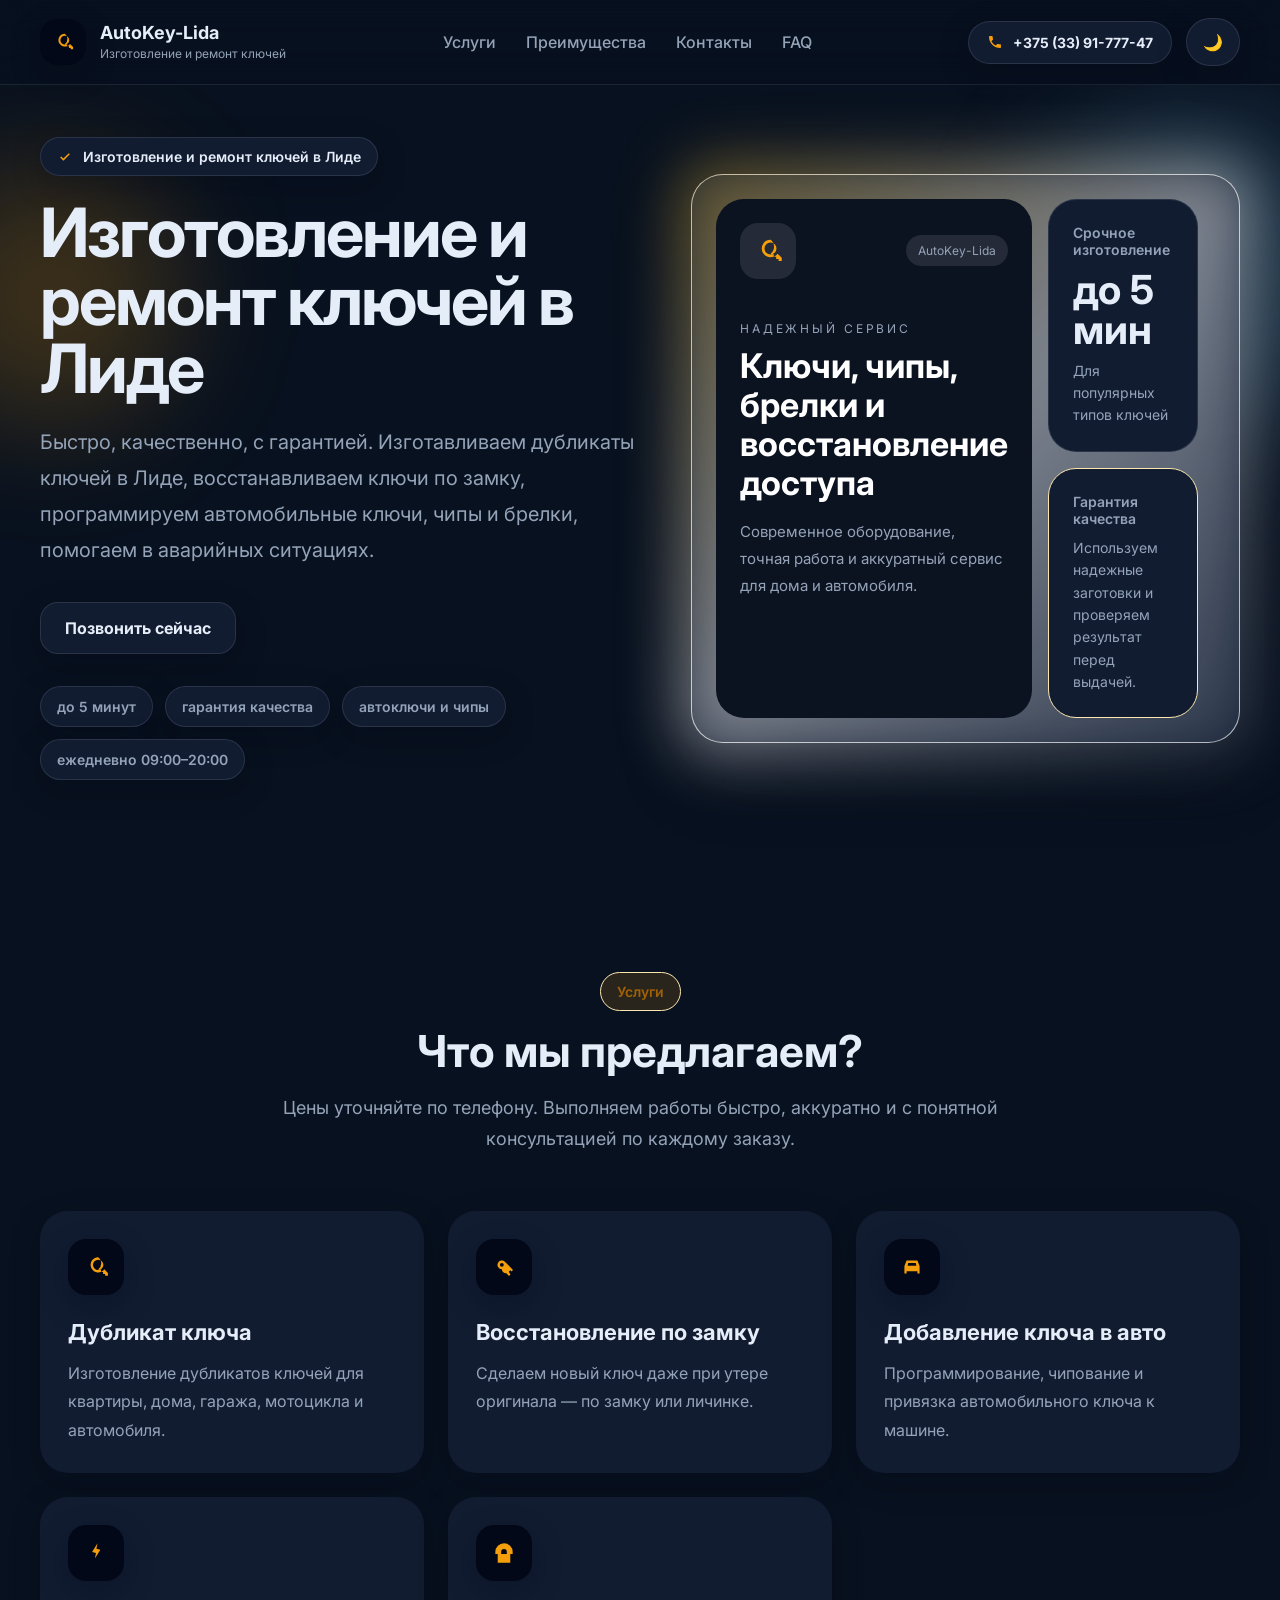
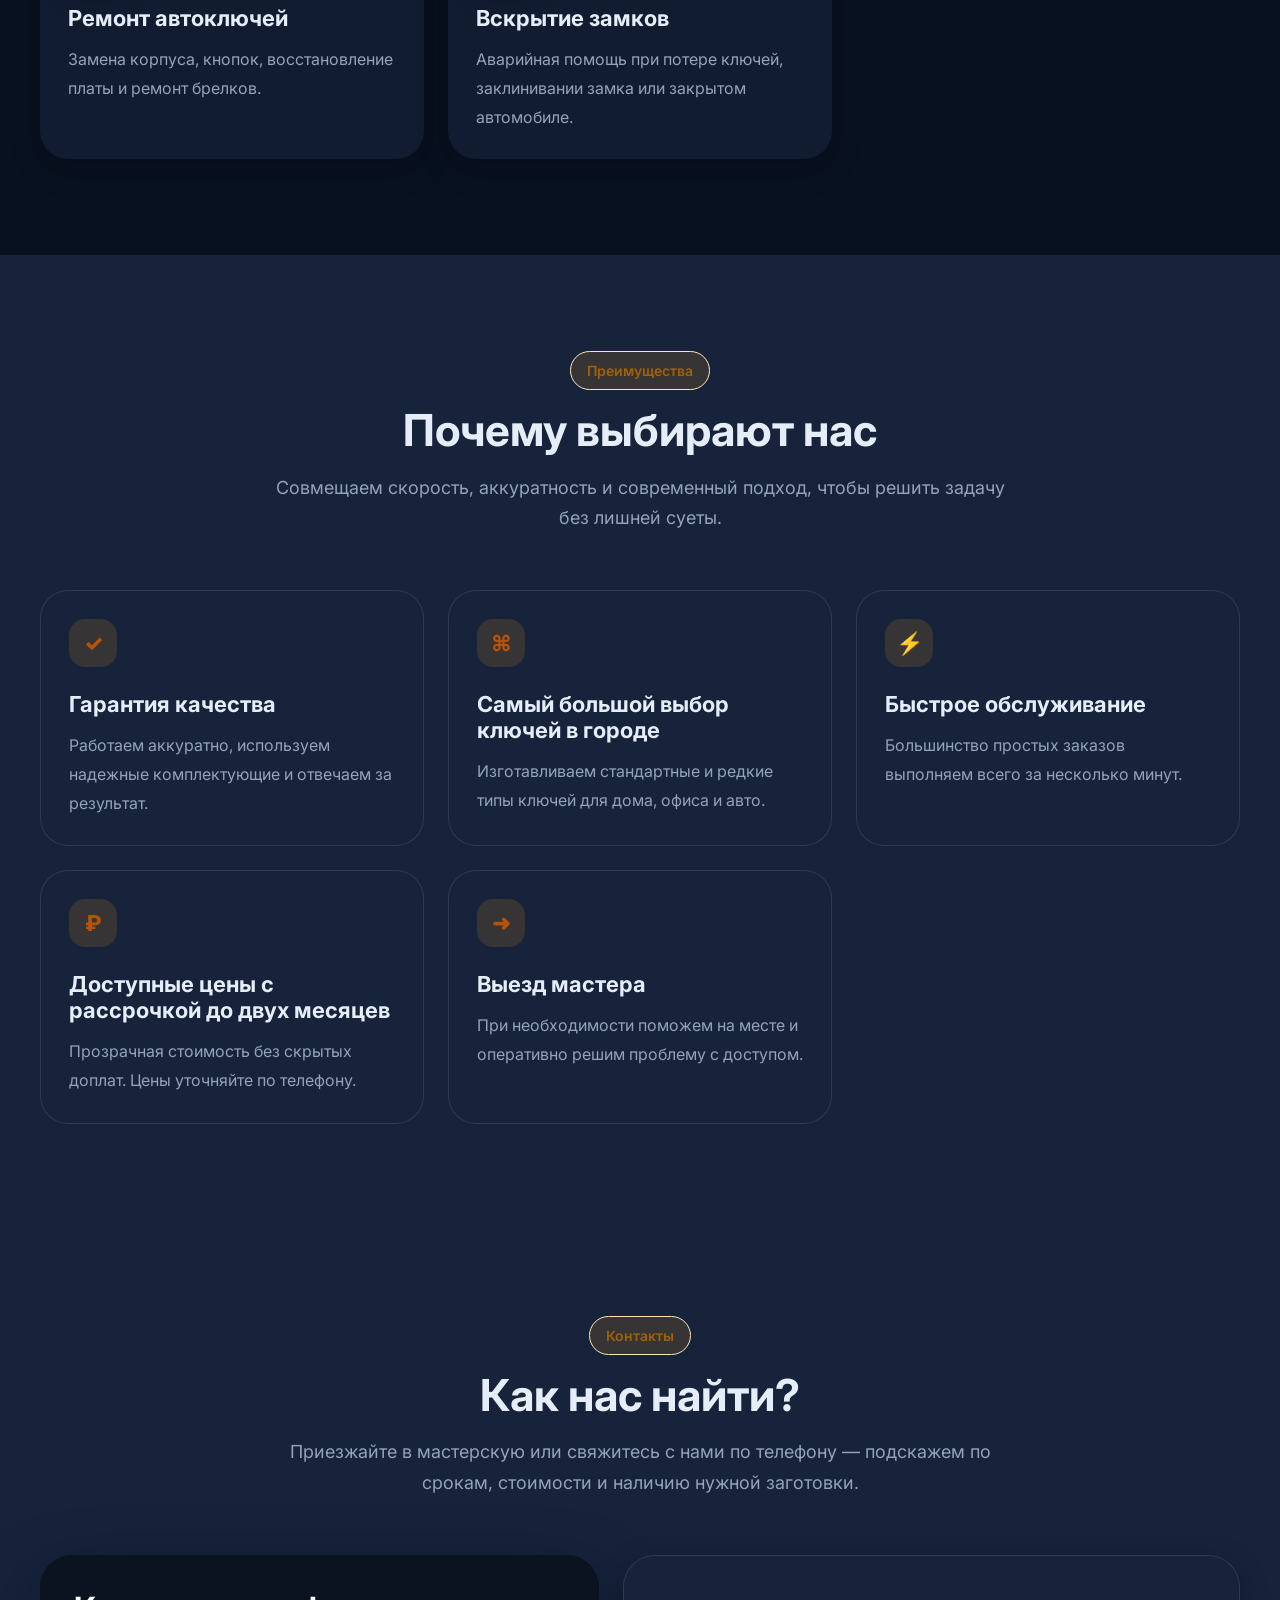
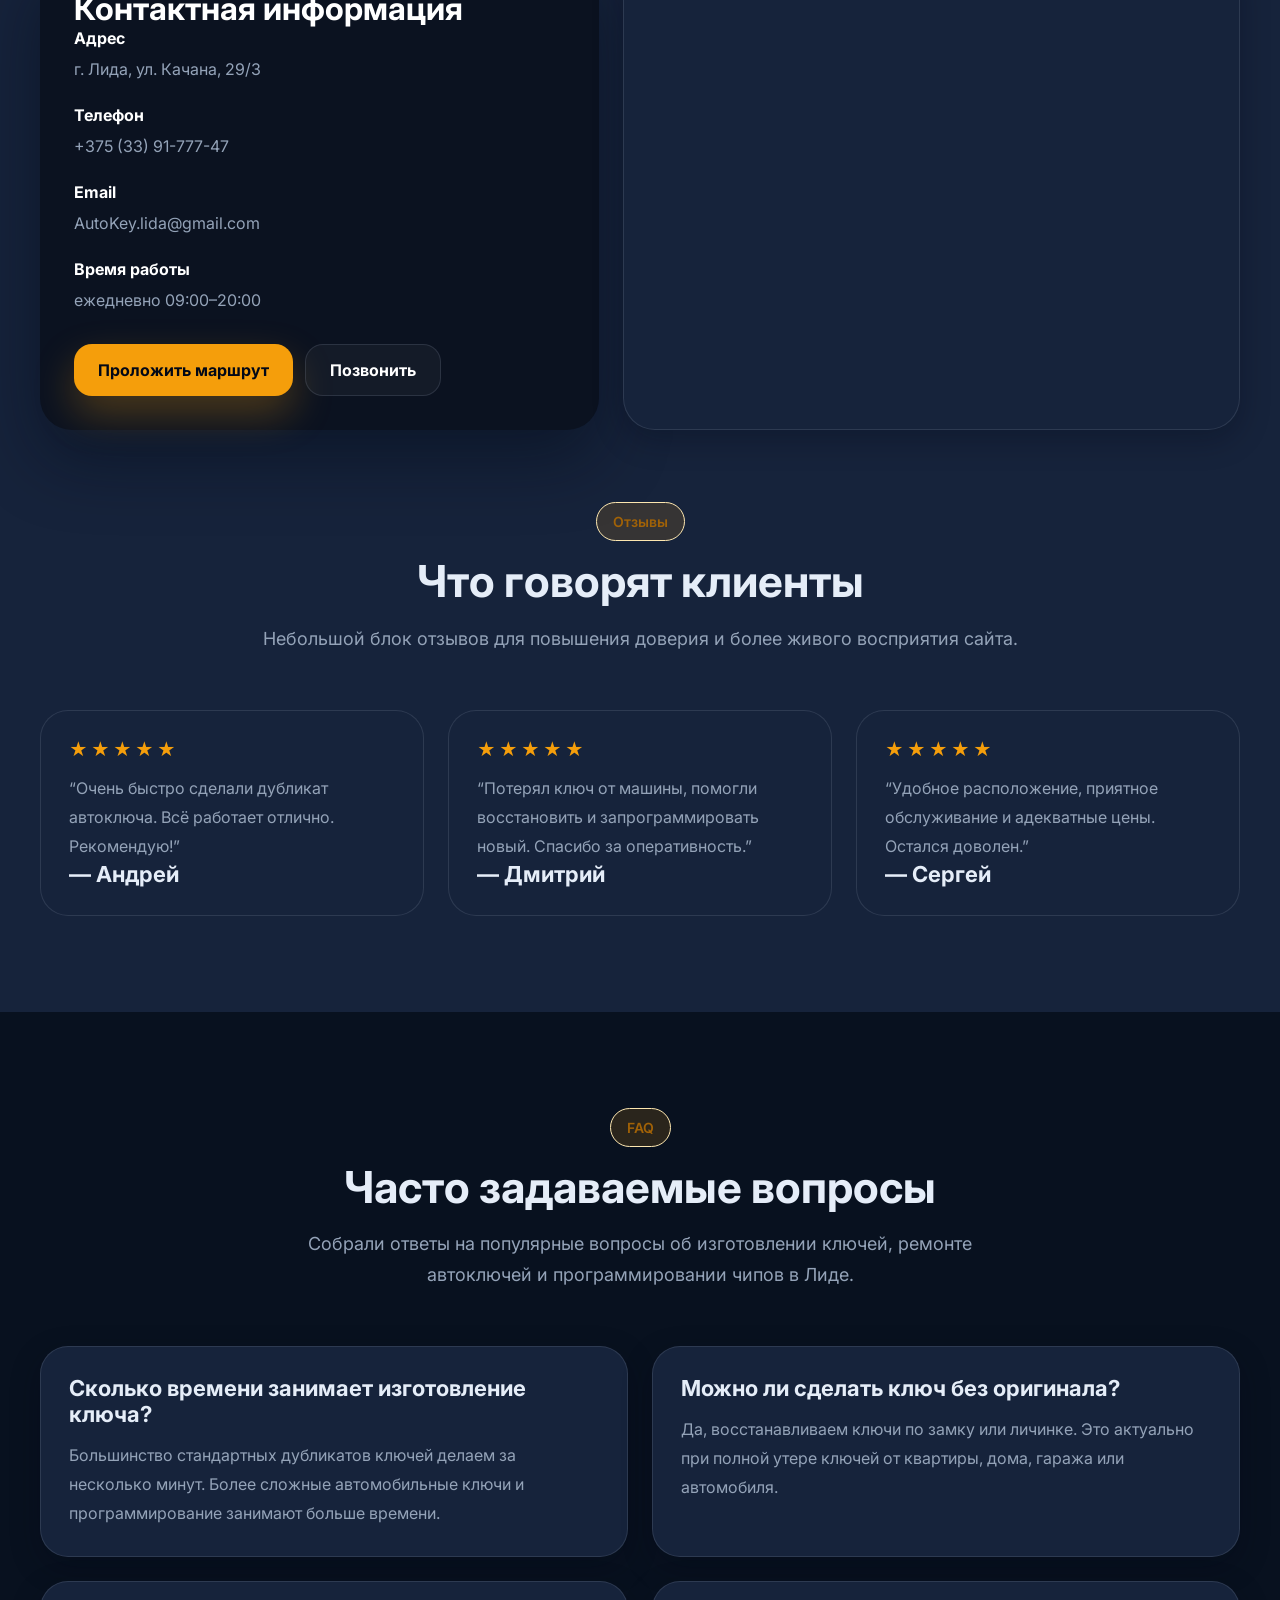
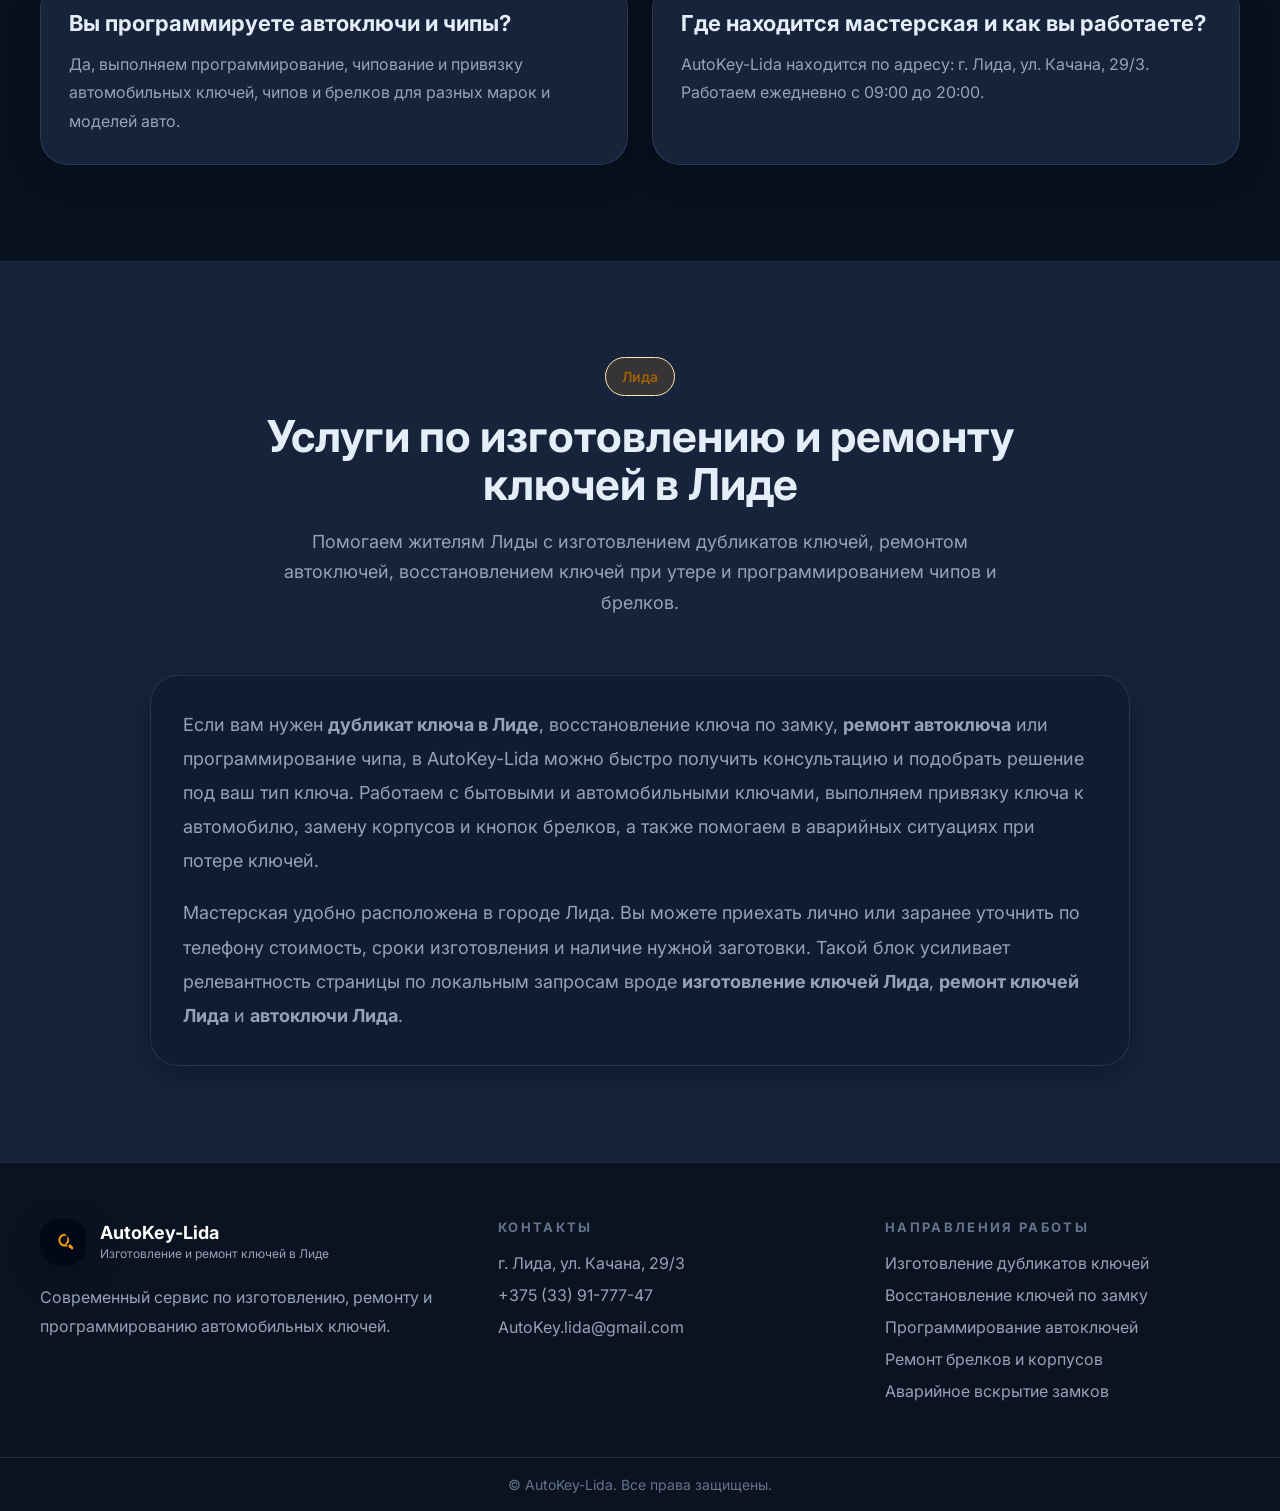
==== index.html @ 9ccde66e "add ceo faq" ====
<!DOCTYPE html>
<html lang="ru">
<head>
  <meta charset="UTF-8" />
  <meta name="viewport" content="width=device-width, initial-scale=1.0" />
  <title>Изготовление и ремонт ключей в Лиде | Автоключи, чипы, брелки — AutoKey-Lida</title>
  <meta
    name="description"
    content="AutoKey-Lida — изготовление и ремонт ключей в Лиде. Дубликаты ключей, восстановление по замку, программирование автоключей, чипов, ремонт брелков и аварийное вскрытие замков. Ежедневно с 09:00 до 20:00."
  />
  <meta name="robots" content="index, follow, max-image-preview:large" />
  <meta name="theme-color" content="#08111f" />
  <meta property="og:locale" content="ru_RU" />
  <meta property="og:type" content="website" />
  <meta property="og:title" content="Изготовление и ремонт ключей в Лиде | AutoKey-Lida" />
  <meta property="og:description" content="Дубликаты ключей, восстановление по замку, программирование автоключей, чипов и ремонт брелков в Лиде. Работаем ежедневно с 09:00 до 20:00." />
  <meta property="og:site_name" content="AutoKey-Lida" />
  <meta name="twitter:card" content="summary_large_image" />
  <meta name="twitter:title" content="Изготовление и ремонт ключей в Лиде | AutoKey-Lida" />
  <meta name="twitter:description" content="Изготовление дубликатов ключей, программирование автоключей, ремонт брелков и аварийное вскрытие замков в Лиде." />
  <link rel="canonical" href="https://autokey-lida.by/" />
  <link rel="preconnect" href="https://fonts.googleapis.com" />
  <link rel="preconnect" href="https://fonts.gstatic.com" crossorigin />
  <link
    href="https://fonts.googleapis.com/css2?family=Inter:wght@400;500;600;700;800;900&display=swap"
    rel="stylesheet"
  />
  <link rel="stylesheet" href="styles.css" />
  <script type="application/ld+json">
    {
      "@context": "https://schema.org",
      "@graph": [
        {
          "@type": "AutoLocksmith",
          "@id": "https://autokey-lida.by/#business",
          "name": "AutoKey-Lida",
          "url": "https://autokey-lida.by/",
          "telephone": "+375339177747",
          "email": "AutoKey.lida@gmail.com",
          "address": {
            "@type": "PostalAddress",
            "addressLocality": "Лида",
            "streetAddress": "ул. Качана, 29/3",
            "addressCountry": "BY"
          },
          "openingHoursSpecification": [
            {
              "@type": "OpeningHoursSpecification",
              "dayOfWeek": [
                "Monday",
                "Tuesday",
                "Wednesday",
                "Thursday",
                "Friday",
                "Saturday",
                "Sunday"
              ],
              "opens": "09:00",
              "closes": "20:00"
            }
          ],
          "priceRange": "$$",
          "areaServed": "Лида",
          "image": "https://autokey-lida.by/",
          "description": "Изготовление и ремонт ключей, программирование автоключей, ремонт брелков и аварийное вскрытие замков в Лиде."
        },
        {
          "@type": "WebSite",
          "@id": "https://autokey-lida.by/#website",
          "url": "https://autokey-lida.by/",
          "name": "AutoKey-Lida",
          "inLanguage": "ru-BY"
        },
        {
          "@type": "FAQPage",
          "@id": "https://autokey-lida.by/#faq",
          "mainEntity": [
            {
              "@type": "Question",
              "name": "Сколько времени занимает изготовление дубликата ключа?",
              "acceptedAnswer": {
                "@type": "Answer",
                "text": "Большинство стандартных дубликатов ключей изготавливаем за несколько минут. Сложные автомобильные ключи и программирование занимают больше времени."
              }
            },
            {
              "@type": "Question",
              "name": "Можно ли восстановить ключ при утере оригинала?",
              "acceptedAnswer": {
                "@type": "Answer",
                "text": "Да, в AutoKey-Lida можно восстановить ключ по замку или личинке даже при отсутствии оригинала."
              }
            },
            {
              "@type": "Question",
              "name": "Вы программируете автомобильные ключи и чипы?",
              "acceptedAnswer": {
                "@type": "Answer",
                "text": "Да, выполняем программирование и привязку автомобильных ключей, чипов и брелков для разных моделей авто."
              }
            },
            {
              "@type": "Question",
              "name": "Где находится мастерская AutoKey-Lida?",
              "acceptedAnswer": {
                "@type": "Answer",
                "text": "Мастерская находится в Лиде по адресу: ул. Качана, 29/3. Работаем ежедневно с 09:00 до 20:00."
              }
            }
          ]
        }
      ]
    }
  </script>
</head>
<body data-theme="dark">
  <header class="header" id="top">
    <div class="container header__inner">
      <a href="#top" class="logo" aria-label="AutoKey-Lida">
        <span class="logo__icon">
          <svg viewBox="0 0 24 24" aria-hidden="true">
            <path d="M14 3a7 7 0 1 0 5.66 11.12L23 17.46V20h-2.54v-1.54h-1.92v-1.92H16.6V14.6h-2.06l-.42-.42A7 7 0 0 0 14 3Zm0 2.2A4.8 4.8 0 1 1 9.2 10 4.81 4.81 0 0 1 14 5.2Z"/>
          </svg>
        </span>
        <span class="logo__text">
          <strong>AutoKey-Lida</strong>
          <small>Изготовление и ремонт ключей</small>
        </span>
      </a>

      <nav class="nav" id="nav">
        <a href="#services">Услуги</a>
        <a href="#advantages">Преимущества</a>
        <a href="#contacts">Контакты</a>
        <a href="#faq">FAQ</a>
      </nav>

      <div class="header__actions">
        <a class="phone-link" href="tel:+375339177747">
          <svg viewBox="0 0 24 24" aria-hidden="true">
            <path d="M6.62 10.79a15.05 15.05 0 0 0 6.59 6.59l2.2-2.2a1 1 0 0 1 1-.24 11.2 11.2 0 0 0 3.51.56 1 1 0 0 1 1 1V20a1 1 0 0 1-1 1A17 17 0 0 1 3 4a1 1 0 0 1 1-1h3.5a1 1 0 0 1 1 1 11.2 11.2 0 0 0 .56 3.51 1 1 0 0 1-.24 1Z"/>
          </svg>
          +375 (33) 91-777-47
        </a>
        <button class="theme-toggle" id="themeToggle" type="button" aria-label="Переключить тему" aria-pressed="false" title="Переключить тему">
          <span class="theme-toggle__icon theme-toggle__icon--moon" aria-hidden="true">🌙</span>
          <span class="theme-toggle__icon theme-toggle__icon--sun" aria-hidden="true">☀️</span>
        </button>
        <button class="burger" id="burger" aria-label="Открыть меню" aria-expanded="false">
          <span></span>
          <span></span>
          <span></span>
        </button>
      </div>
    </div>

    <div class="mobile-menu" id="mobileMenu">
      <div class="container mobile-menu__inner">
        <a href="#services">Услуги</a>
        <a href="#advantages">Преимущества</a>
        <a href="#contacts">Контакты</a>
        <a href="#faq">FAQ</a>
        <a class="mobile-menu__phone" href="tel:+375339177747">Позвонить сейчас</a>
      </div>
    </div>
  </header>

  <main>
    <section class="hero section">
      <div class="hero__shape hero__shape--left"></div>
      <div class="hero__shape hero__shape--right"></div>

      <div class="container hero__grid">
        <div class="hero__content reveal">
          <div class="hero__badge">
            <svg viewBox="0 0 24 24" aria-hidden="true">
              <path d="m9.55 17.5-4.8-4.8 1.55-1.55 3.25 3.25 8.15-8.15 1.55 1.55Z"/>
            </svg>
            Изготовление и ремонт ключей в Лиде
          </div>

          <h1>Изготовление и ремонт ключей в Лиде</h1>

          <p class="hero__text">
            Быстро, качественно, с гарантией. Изготавливаем дубликаты ключей в Лиде, восстанавливаем ключи по замку,
            программируем автомобильные ключи, чипы и брелки, помогаем в аварийных ситуациях.
          </p>

          <div class="hero__buttons">
            <a class="btn btn--light" href="tel:+375339177747">Позвонить сейчас</a>
          </div>

          <div class="hero__stats">
            <span>до 5 минут</span>
            <span>гарантия качества</span>
            <span>автоключи и чипы</span>
            <span>ежедневно 09:00–20:00</span>
          </div>
        </div>

        <div class="hero-card reveal reveal-delay-1">
          <div class="hero-card__main">
            <div class="hero-card__top">
              <div class="hero-card__icon">
                <svg viewBox="0 0 24 24" aria-hidden="true">
                  <path d="M14 3a7 7 0 1 0 5.66 11.12L23 17.46V20h-2.54v-1.54h-1.92v-1.92H16.6V14.6h-2.06l-.42-.42A7 7 0 0 0 14 3Zm0 2.2A4.8 4.8 0 1 1 9.2 10 4.81 4.81 0 0 1 14 5.2Z"/>
                </svg>
              </div>
              <span>AutoKey-Lida</span>
            </div>

            <p class="hero-card__label">Надежный сервис</p>
            <h2>Ключи, чипы, брелки и восстановление доступа</h2>
            <p class="hero-card__desc">
              Современное оборудование, точная работа и аккуратный сервис для дома и автомобиля.
            </p>
          </div>

          <div class="hero-card__side">
            <div class="mini-card">
              <p>Срочное изготовление</p>
              <strong>до 5 мин</strong>
              <span>Для популярных типов ключей</span>
            </div>
            <div class="mini-card mini-card--accent">
              <p>Гарантия качества</p>
              <span>Используем надежные заготовки и проверяем результат перед выдачей.</span>
            </div>
          </div>
        </div>
      </div>
    </section>

    <section class="section" id="services">
      <div class="container">
        <div class="section-heading reveal">
          <div class="section-badge">Услуги</div>
          <h2>Что мы предлагаем?</h2>
          <p>Цены уточняйте по телефону. Выполняем работы быстро, аккуратно и с понятной консультацией по каждому заказу.</p>
        </div>

        <div class="cards-grid cards-grid--services">
          <article class="card reveal">
            <div class="card__icon">
              <svg viewBox="0 0 24 24" aria-hidden="true">
                <path d="M14 3a7 7 0 1 0 5.66 11.12L23 17.46V20h-2.54v-1.54h-1.92v-1.92H16.6V14.6h-2.06l-.42-.42A7 7 0 0 0 14 3Zm0 2.2A4.8 4.8 0 1 1 9.2 10 4.81 4.81 0 0 1 14 5.2Z"/>
              </svg>
            </div>
            <h3>Дубликат ключа</h3>
            <p>Изготовление дубликатов ключей для квартиры, дома, гаража, мотоцикла и автомобиля.</p>
          </article>

          <article class="card reveal">
            <div class="card__icon">
              <svg viewBox="0 0 24 24" aria-hidden="true">
                <path d="M10 14a4 4 0 1 1 2.83-6.83l7.5 7.5-1.41 1.41-1.09-1.08-1.41 1.41L18 18.83l-1.41 1.41-2.42-2.42A4 4 0 0 1 10 14Zm0-2.2A1.8 1.8 0 1 0 8.2 10 1.8 1.8 0 0 0 10 11.8Z"/>
              </svg>
            </div>
            <h3>Восстановление по замку</h3>
            <p>Сделаем новый ключ даже при утере оригинала — по замку или личинке.</p>
          </article>

          <article class="card reveal">
            <div class="card__icon">
              <svg viewBox="0 0 24 24" aria-hidden="true">
                <path d="M5 11 7 6h10l2 5v7h-2v-2H7v2H5Zm3-.2h8.01L15.5 8.2h-7Z"/>
                <circle cx="8.5" cy="14.5" r="1.2"/>
                <circle cx="15.5" cy="14.5" r="1.2"/>
              </svg>
            </div>
            <h3>Добавление ключа в авто</h3>
            <p>Программирование, чипование и привязка автомобильного ключа к машине.</p>
          </article>

          <article class="card reveal">
            <div class="card__icon">
              <svg viewBox="0 0 24 24" aria-hidden="true">
                <path d="m13.4 3-1 5 3.6 1-5 8 1-5-3.6-1Z"/>
              </svg>
            </div>
            <h3>Ремонт автоключей</h3>
            <p>Замена корпуса, кнопок, восстановление платы и ремонт брелков.</p>
          </article>

          <article class="card reveal">
            <div class="card__icon">
              <svg viewBox="0 0 24 24" aria-hidden="true">
                <path d="M12 3a8 8 0 0 0-8 8v2h2.2v8h11.6v-8H20v-2a8 8 0 0 0-8-8Zm-2.6 10V11a2.6 2.6 0 1 1 5.2 0v2Z"/>
              </svg>
            </div>
            <h3>Вскрытие замков</h3>
            <p>Аварийная помощь при потере ключей, заклинивании замка или закрытом автомобиле.</p>
          </article>
        </div>
      </div>
    </section>

    <section class="section section--white" id="advantages">
      <div class="container">
        <div class="section-heading reveal">
          <div class="section-badge">Преимущества</div>
          <h2>Почему выбирают нас</h2>
          <p>Совмещаем скорость, аккуратность и современный подход, чтобы решить задачу без лишней суеты.</p>
        </div>

        <div class="cards-grid">
          <article class="feature-card reveal">
            <div class="feature-card__icon">✓</div>
            <h3>Гарантия качества</h3>
            <p>Работаем аккуратно, используем надежные комплектующие и отвечаем за результат.</p>
          </article>

          <article class="feature-card reveal">
            <div class="feature-card__icon">⌘</div>
            <h3>Самый большой выбор ключей в городе</h3>
            <p>Изготавливаем стандартные и редкие типы ключей для дома, офиса и авто.</p>
          </article>

          <article class="feature-card reveal">
            <div class="feature-card__icon">⚡</div>
            <h3>Быстрое обслуживание</h3>
            <p>Большинство простых заказов выполняем всего за несколько минут.</p>
          </article>

          <article class="feature-card reveal">
            <div class="feature-card__icon">₽</div>
            <h3>Доступные цены с рассрочкой до двух месяцев</h3>
            <p>Прозрачная стоимость без скрытых доплат. Цены уточняйте по телефону.</p>
          </article>

          <article class="feature-card reveal">
            <div class="feature-card__icon">➜</div>
            <h3>Выезд мастера</h3>
            <p>При необходимости поможем на месте и оперативно решим проблему с доступом.</p>
          </article>
        </div>
      </div>
    </section>

    <section class="section section--white" id="contacts">
      <div class="container">
        <div class="section-heading reveal">
          <div class="section-badge">Контакты</div>
          <h2>Как нас найти?</h2>
          <p>Приезжайте в мастерскую или свяжитесь с нами по телефону — подскажем по срокам, стоимости и наличию нужной заготовки.</p>
        </div>

        <div class="contacts-grid">
          <div class="contacts-card reveal">
            <h3>Контактная информация</h3>

            <div class="contact-item">
              <strong>Адрес</strong>
              <span>г. Лида, ул. Качана, 29/3</span>
            </div>

            <div class="contact-item">
              <strong>Телефон</strong>
              <a href="tel:+375339177747">+375 (33) 91-777-47</a>
            </div>

            <div class="contact-item">
              <strong>Email</strong>
              <a href="mailto:AutoKey.lida@gmail.com">AutoKey.lida@gmail.com</a>
            </div>

            <div class="contact-item">
              <strong>Время работы</strong>
              <span>ежедневно 09:00–20:00</span>
            </div>

            <div class="contacts-card__actions">
              <a
                class="btn btn--accent"
                href="https://maps.google.com/?q=%D0%9B%D0%B8%D0%B4%D0%B0,%20%D1%83%D0%BB.%20%D0%90.%D0%9D%D0%B5%D0%B2%D1%81%D0%BA%D0%BE%D0%B3%D0%BE,%2076"
                target="_blank"
                rel="noreferrer"
              >
                Проложить маршрут
              </a>
              <a class="btn btn--ghost" href="tel:+375339177747">Позвонить</a>
            </div>
          </div>

          <div class="map-card reveal reveal-delay-1">
            <iframe
              title="Карта AutoKey-Lida"
              src="https://www.google.com/maps?q=%D0%9B%D0%B8%D0%B4%D0%B0,%20%D1%83%D0%BB.%20%D0%90.%D0%9D%D0%B5%D0%B2%D1%81%D0%BA%D0%BE%D0%B3%D0%BE,%2076&z=16&output=embed"
              loading="lazy"
              referrerpolicy="no-referrer-when-downgrade"
            ></iframe>
          </div>
        </div>

        <div class="reviews">
          <div class="section-heading reveal">
            <div class="section-badge">Отзывы</div>
            <h2>Что говорят клиенты</h2>
            <p>Небольшой блок отзывов для повышения доверия и более живого восприятия сайта.</p>
          </div>

          <div class="cards-grid cards-grid--reviews">
            <article class="review-card reveal">
              <div class="stars">★★★★★</div>
              <p>“Очень быстро сделали дубликат автоключа. Всё работает отлично. Рекомендую!”</p>
              <strong>— Андрей</strong>
            </article>

            <article class="review-card reveal">
              <div class="stars">★★★★★</div>
              <p>“Потерял ключ от машины, помогли восстановить и запрограммировать новый. Спасибо за оперативность.”</p>
              <strong>— Дмитрий</strong>
            </article>

            <article class="review-card reveal">
              <div class="stars">★★★★★</div>
              <p>“Удобное расположение, приятное обслуживание и адекватные цены. Остался доволен.”</p>
              <strong>— Сергей</strong>
            </article>
          </div>
        </div>
      </div>
    </section>

    <section class="section" id="faq">
      <div class="container">
        <div class="section-heading reveal">
          <div class="section-badge">FAQ</div>
          <h2>Часто задаваемые вопросы</h2>
          <p>Собрали ответы на популярные вопросы об изготовлении ключей, ремонте автоключей и программировании чипов в Лиде.</p>
        </div>

        <div class="faq-grid">
          <article class="faq-card reveal">
            <h3>Сколько времени занимает изготовление ключа?</h3>
            <p>Большинство стандартных дубликатов ключей делаем за несколько минут. Более сложные автомобильные ключи и программирование занимают больше времени.</p>
          </article>

          <article class="faq-card reveal">
            <h3>Можно ли сделать ключ без оригинала?</h3>
            <p>Да, восстанавливаем ключи по замку или личинке. Это актуально при полной утере ключей от квартиры, дома, гаража или автомобиля.</p>
          </article>

          <article class="faq-card reveal">
            <h3>Вы программируете автоключи и чипы?</h3>
            <p>Да, выполняем программирование, чипование и привязку автомобильных ключей, чипов и брелков для разных марок и моделей авто.</p>
          </article>

          <article class="faq-card reveal">
            <h3>Где находится мастерская и как вы работаете?</h3>
            <p>AutoKey-Lida находится по адресу: г. Лида, ул. Качана, 29/3. Работаем ежедневно с 09:00 до 20:00.</p>
          </article>
        </div>
      </div>
    </section>

    <section class="section section--white" id="service-areas">
      <div class="container">
        <div class="section-heading reveal">
          <div class="section-badge">Лида</div>
          <h2>Услуги по изготовлению и ремонту ключей в Лиде</h2>
          <p>Помогаем жителям Лиды с изготовлением дубликатов ключей, ремонтом автоключей, восстановлением ключей при утере и программированием чипов и брелков.</p>
        </div>
        <div class="seo-text reveal">
          <p>Если вам нужен <strong>дубликат ключа в Лиде</strong>, восстановление ключа по замку, <strong>ремонт автоключа</strong> или программирование чипа, в AutoKey-Lida можно быстро получить консультацию и подобрать решение под ваш тип ключа. Работаем с бытовыми и автомобильными ключами, выполняем привязку ключа к автомобилю, замену корпусов и кнопок брелков, а также помогаем в аварийных ситуациях при потере ключей.</p>
          <p>Мастерская удобно расположена в городе Лида. Вы можете приехать лично или заранее уточнить по телефону стоимость, сроки изготовления и наличие нужной заготовки. Такой блок усиливает релевантность страницы по локальным запросам вроде <strong>изготовление ключей Лида</strong>, <strong>ремонт ключей Лида</strong> и <strong>автоключи Лида</strong>.</p>
        </div>
      </div>
    </section>

  </main>

  <footer class="footer">
    <div class="container footer__grid">
      <div>
        <div class="logo logo--footer">
          <span class="logo__icon">
            <svg viewBox="0 0 24 24" aria-hidden="true">
              <path d="M14 3a7 7 0 1 0 5.66 11.12L23 17.46V20h-2.54v-1.54h-1.92v-1.92H16.6V14.6h-2.06l-.42-.42A7 7 0 0 0 14 3Zm0 2.2A4.8 4.8 0 1 1 9.2 10 4.81 4.81 0 0 1 14 5.2Z"/>
            </svg>
          </span>
          <span class="logo__text">
            <strong>AutoKey-Lida</strong>
            <small>Изготовление и ремонт ключей в Лиде</small>
          </span>
        </div>
        <p class="footer__text">
          Современный сервис по изготовлению, ремонту и программированию автомобильных ключей.
        </p>
      </div>

      <div>
        <p class="footer__title">Контакты</p>
        <div class="footer__links">
          <span>г. Лида, ул. Качана, 29/3</span>
          <a href="tel:+375339177747">+375 (33) 91-777-47</a>
          <a href="mailto:AutoKey.lida@gmail.com">AutoKey.lida@gmail.com</a>
        </div>
      </div>

      <div>
        <p class="footer__title">Направления работы</p>
        <div class="footer__links">
          <span>Изготовление дубликатов ключей</span>
          <span>Восстановление ключей по замку</span>
          <span>Программирование автоключей</span>
          <span>Ремонт брелков и корпусов</span>
          <span>Аварийное вскрытие замков</span>
        </div>
      </div>
    </div>

    <div class="footer__bottom">
      © AutoKey-Lida. Все права защищены.
    </div>
  </footer>

  <script src="script.js"></script>
</body>
</html>
---- styles.css ----
:root {
  --bg: #08111f;
  --bg-soft: #0f172a;
  --surface: #111c31;
  --surface-2: #16233b;
  --text: #e5edf8;
  --muted: #94a3b8;
  --line: rgba(148, 163, 184, 0.18);
  --card: #111c31;
  --dark: #020817;
  --dark-2: #0f172a;
  --accent: #f59e0b;
  --accent-2: #fbbf24;
  --accent-soft: rgba(245, 158, 11, 0.14);
  --success-bg: rgba(16, 185, 129, 0.12);
  --success-text: #6ee7b7;
  --danger: #f87171;
  --header-bg: rgba(8, 17, 31, 0.82);
  --header-border: rgba(148, 163, 184, 0.14);
  --panel: rgba(17, 28, 49, 0.88);
  --panel-strong: #0b1220;
  --button-bg: #111c31;
  --button-text: #e5edf8;
  --button-border: rgba(148, 163, 184, 0.18);
  --button-ghost-bg: rgba(255,255,255,0.04);
  --shadow-sm: 0 10px 30px rgba(2, 8, 23, 0.28);
  --shadow-md: 0 18px 40px rgba(2, 8, 23, 0.34);
  --shadow-lg: 0 28px 70px rgba(2, 8, 23, 0.45);
  --radius-sm: 16px;
  --radius-md: 22px;
  --radius-lg: 30px;
  --container: 1200px;
}

html[data-theme="light"] {
  --bg: #f8fafc;
  --bg-soft: #ffffff;
  --surface: #ffffff;
  --surface-2: #f1f4f7;
  --text: #0f172a;
  --muted: #64748b;
  --line: #e2e8f0;
  --card: #ffffff;
  --dark: #0f172a;
  --dark-2: #1e293b;
  --accent: #f59e0b;
  --accent-2: #fbbf24;
  --accent-soft: #fff7e6;
  --success-bg: #ecfdf5;
  --success-text: #047857;
  --danger: #dc2626;
  --header-bg: rgba(255, 255, 255, 0.8);
  --header-border: rgba(226, 232, 240, 0.9);
  --panel: rgba(255,255,255,0.86);
  --panel-strong: #0f172a;
  --button-bg: #ffffff;
  --button-text: #0f172a;
  --button-border: #e2e8f0;
  --button-ghost-bg: rgba(255, 255, 255, 0.301);
  --shadow-sm: 0 10px 30px rgba(15, 23, 42, 0.06);
  --shadow-md: 0 18px 40px rgba(15, 23, 42, 0.08);
  --shadow-lg: 0 28px 70px rgba(15, 23, 42, 0.12);
  --radius-sm: 16px;
  --radius-md: 22px;
  --radius-lg: 30px;
  --container: 1200px;
}

* {
  box-sizing: border-box;
}

html {
  scroll-behavior: smooth;
}

body {
  margin: 0;
  font-family: "Inter", sans-serif;
  background: var(--bg);
  color: var(--text);
}

img,
svg,
iframe {
  display: block;
  max-width: 100%;
}

a {
  color: inherit;
  text-decoration: none;
}

button,
input {
  font: inherit;
}

button {
  cursor: pointer;
  border: none;
  background: none;
}

.container {
  width: min(var(--container), calc(100% - 32px));
  margin: 0 auto;
}

.section {
  position: relative;
  padding: 96px 0;
}

.section--white {
  background: var(--bg-soft);
}

.section-heading {
  max-width: 760px;
  margin: 0 auto 56px;
  text-align: center;
}

.section-badge {
  display: inline-flex;
  align-items: center;
  gap: 8px;
  margin-bottom: 16px;
  padding: 10px 16px;
  border: 1px solid #fde7b0;
  border-radius: 999px;
  background: var(--accent-soft);
  color: #a16207;
  font-size: 14px;
  font-weight: 600;
}

.section-heading h2 {
  margin: 0;
  font-size: clamp(32px, 4vw, 44px);
  line-height: 1.1;
}

.section-heading p {
  margin: 18px 0 0;
  color: var(--muted);
  font-size: 18px;
  line-height: 1.7;
}

.header {
  position: sticky;
  top: 0;
  z-index: 100;
  backdrop-filter: blur(18px);
  background: var(--header-bg);
  border-bottom: 1px solid var(--header-border);
}

.header__inner {
  display: flex;
  align-items: center;
  justify-content: space-between;
  min-height: 84px;
  gap: 24px;
}

.logo {
  display: inline-flex;
  align-items: center;
  gap: 14px;
  min-width: 0;
}

.logo__icon {
  flex: 0 0 auto;
  width: 46px;
  height: 46px;
  border-radius: 18px;
  background: var(--dark);
  color: var(--accent);
  display: grid;
  place-items: center;
  box-shadow: var(--shadow-sm);
}

.logo__icon svg {
  width: 22px;
  height: 22px;
  fill: currentColor;
}

.logo__text {
  display: flex;
  flex-direction: column;
  gap: 4px;
}

.logo__text strong {
  font-size: 18px;
  line-height: 1;
}

.logo__text small {
  color: var(--muted);
  font-size: 12px;
}

.nav {
  display: flex;
  align-items: center;
  gap: 30px;
}

.nav a {
  color: var(--muted);
  font-weight: 500;
  transition: 0.25s ease;
}

.nav a:hover {
  color: var(--text);
}

.header__actions {
  display: flex;
  align-items: center;
  gap: 14px;
}

.phone-link {
  display: inline-flex;
  align-items: center;
  gap: 10px;
  padding: 12px 18px;
  border: 1px solid var(--line);
  border-radius: 999px;
  background: var(--button-bg);
  font-size: 14px;
  font-weight: 700;
  box-shadow: var(--shadow-sm);
  transition: transform 0.25s ease, box-shadow 0.25s ease;
}

.phone-link:hover {
  transform: translateY(-2px);
  box-shadow: var(--shadow-md);
}

.phone-link svg {
  width: 16px;
  height: 16px;
  fill: var(--accent);
}

.burger {
  display: none;
  width: 48px;
  height: 48px;
  padding: 0;
  border: 1px solid var(--line);
  border-radius: 14px;
  background: var(--button-bg);
  align-items: center;
  justify-content: center;
  flex-direction: column;
  gap: 5px;
}

.burger span {
  width: 20px;
  height: 2px;
  border-radius: 999px;
  background: var(--text);
  transition: 0.25s ease;
}

.burger.is-active span:nth-child(1) {
  transform: translateY(7px) rotate(45deg);
}

.burger.is-active span:nth-child(2) {
  opacity: 0;
}

.burger.is-active span:nth-child(3) {
  transform: translateY(-7px) rotate(-45deg);
}

.mobile-menu {
  display: none;
  border-top: 1px solid var(--line);
  background: var(--button-bg);
}

.mobile-menu.is-open {
  display: block;
}

.mobile-menu__inner {
  display: flex;
  flex-direction: column;
  padding: 18px 0 20px;
  gap: 8px;
}

.mobile-menu__inner a {
  padding: 14px 10px;
  border-radius: 14px;
  color: var(--text);
  font-weight: 500;
}

.mobile-menu__inner a:hover {
  background: var(--surface-2);
}

.mobile-menu__phone {
  margin-top: 8px;
  justify-content: center;
  text-align: center;
  background: var(--dark);
  color: #fff !important;
}

.hero {
  overflow: hidden;
  padding-top: 52px;
}

.hero__shape {
  position: absolute;
  border-radius: 999px;
  filter: blur(60px);
  pointer-events: none;
}

.hero__shape--left {
  top: 80px;
  left: -80px;
  width: 260px;
  height: 260px;
  background: rgba(245, 158, 11, 0.22);
}

.hero__shape--right {
  top: 30px;
  right: -70px;
  width: 320px;
  height: 320px;
  background: rgba(125, 211, 252, 0.2);
}

.hero__grid {
  display: grid;
  grid-template-columns: 1.05fr 0.95fr;
  gap: 44px;
  align-items: center;
}

.hero__badge {
  display: inline-flex;
  align-items: center;
  gap: 10px;
  padding: 10px 16px;
  border: 1px solid #fde7b0;
  border-radius: 999px;
  background: var(--button-bg);
  box-shadow: var(--shadow-sm);
  color: var(--text);
  font-size: 14px;
  font-weight: 600;
}

.hero__badge svg {
  width: 16px;
  height: 16px;
  fill: var(--accent);
}

.hero h1 {
  margin: 22px 0 0;
  max-width: 760px;
  font-size: clamp(42px, 6vw, 68px);
  line-height: 1;
  letter-spacing: -0.03em;
}

.hero__text {
  max-width: 680px;
  margin: 22px 0 0;
  color: var(--muted);
  font-size: 20px;
  line-height: 1.8;
}

.hero__buttons {
  display: flex;
  gap: 14px;
  margin-top: 34px;
  flex-wrap: wrap;
}

.hero__stats {
  display: flex;
  flex-wrap: wrap;
  gap: 12px;
  margin-top: 32px;
}

.hero__stats span {
  padding: 11px 16px;
  border: 1px solid var(--line);
  border-radius: 999px;
  background: var(--button-bg);
  font-size: 14px;
  font-weight: 600;
  color: var(--muted);
  box-shadow: var(--shadow-sm);
}

.btn {
  display: inline-flex;
  align-items: center;
  justify-content: center;
  min-height: 52px;
  padding: 12px 24px;
  border-radius: 18px;
  font-weight: 700;
  transition: transform 0.25s ease, box-shadow 0.25s ease, background 0.25s ease, color 0.25s ease;
}

.btn:hover {
  transform: translateY(-2px);
}

.btn--accent {
  background: var(--accent);
  color: var(--dark);
  box-shadow: 0 18px 40px rgba(245, 158, 11, 0.28);
}

.btn--accent:hover {
  background: var(--accent-2);
}

.btn--light {
  background: var(--button-bg);
  color: var(--text);
  border: 1px solid var(--line);
  box-shadow: var(--shadow-sm);
}

.btn--dark {
  background: var(--panel-strong);
  color: #fff;
}

.btn--ghost {
  border: 1px solid var(--button-border);
  color: #fff;
  background: var(--button-ghost-bg);
}

.btn--full {
  width: 100%;
}

.hero-card {
  position: relative;
  display: grid;
  grid-template-columns: 1.1fr 0.9fr;
  gap: 16px;
  padding: 24px;
  border: 1px solid rgba(255,255,255,0.7);
  border-radius: 32px;
  background: var(--panel);
  box-shadow: var(--shadow-lg);
}

.hero-card::before {
  content: "";
  position: absolute;
  inset: -14px;
  z-index: -1;
  border-radius: 36px;
  background: linear-gradient(135deg, rgba(251,191,36,0.35), rgba(255,255,255,0.45), rgba(148,163,184,0.22));
  filter: blur(30px);
}

.hero-card__main {
  padding: 24px;
  border-radius: 28px;
  background: var(--panel-strong);
  color: #fff;
}

.hero-card__top {
  display: flex;
  align-items: center;
  justify-content: space-between;
  gap: 12px;
}

.hero-card__icon {
  width: 56px;
  height: 56px;
  border-radius: 18px;
  display: grid;
  place-items: center;
  background: rgba(255,255,255,0.1);
}

.hero-card__icon svg {
  width: 30px;
  height: 30px;
  fill: var(--accent);
}

.hero-card__top span {
  padding: 8px 12px;
  border-radius: 999px;
  background: rgba(255,255,255,0.1);
  font-size: 12px;
  color: var(--muted);
}

.hero-card__label {
  margin: 42px 0 10px;
  text-transform: uppercase;
  letter-spacing: 0.24em;
  font-size: 12px;
  color: #94a3b8;
}

.hero-card__main h2 {
  margin: 0;
  font-size: 34px;
  line-height: 1.15;
}

.hero-card__desc {
  margin: 16px 0 0;
  color: var(--muted);
  font-size: 15px;
  line-height: 1.8;
}

.hero-card__side {
  display: grid;
  gap: 16px;
}

.mini-card {
  padding: 24px;
  border: 1px solid var(--line);
  border-radius: 28px;
  background: var(--surface-2);
}

.mini-card p,
.mini-card span {
  margin: 0;
}

.mini-card p {
  color: var(--muted);
  font-size: 14px;
  font-weight: 600;
}

.mini-card strong {
  display: block;
  margin-top: 12px;
  font-size: 40px;
  line-height: 1;
}

.mini-card span {
  display: block;
  margin-top: 10px;
  color: var(--muted);
  font-size: 14px;
  line-height: 1.6;
}

.mini-card--accent {
  border-color: #fde7b0;
  background: var(--accent-soft);
}


.faq-grid {
  display: grid;
  grid-template-columns: repeat(2, minmax(0, 1fr));
  gap: 24px;
}

.faq-card {
  padding: 28px;
  border: 1px solid var(--line);
  border-radius: 28px;
  background: var(--surface-2);
  box-shadow: var(--shadow-sm);
}

.faq-card h3 {
  margin: 0;
  font-size: 22px;
}

.faq-card p {
  margin: 14px 0 0;
  color: var(--muted);
  line-height: 1.8;
}

.seo-text {
  max-width: 980px;
  margin: 0 auto;
  padding: 32px;
  border: 1px solid var(--line);
  border-radius: 28px;
  background: var(--surface);
  box-shadow: var(--shadow-sm);
}

.seo-text p {
  margin: 0;
  color: var(--muted);
  line-height: 1.9;
  font-size: 18px;
}

.seo-text p + p {
  margin-top: 18px;
}

.cards-grid {
  display: grid;
  grid-template-columns: repeat(3, minmax(0, 1fr));
  gap: 24px;
}

.cards-grid--services .card:last-child {
  grid-column: span 1;
}

.card,
.feature-card,
.review-card,
.brand {
  transition: transform 0.3s ease, box-shadow 0.3s ease, border-color 0.3s ease, background 0.3s ease;
}

.card {
  height: 100%;
  padding: 28px;
  border-radius: 28px;
  background: var(--card);
  box-shadow: var(--shadow-sm);
}

.card:hover,
.feature-card:hover,
.review-card:hover,
.brand:hover {
  transform: translateY(-6px);
}

.card:hover {
  box-shadow: var(--shadow-md);
}

.card__icon {
  width: 56px;
  height: 56px;
  display: grid;
  place-items: center;
  border-radius: 18px;
  background: var(--dark);
  color: var(--accent);
  box-shadow: var(--shadow-sm);
}

.card__icon svg {
  width: 26px;
  height: 26px;
  fill: currentColor;
}

.card h3,
.feature-card h3,
.review-card strong {
  margin: 24px 0 0;
  font-size: 22px;
}

.card p,
.feature-card p,
.review-card p {
  margin: 14px 0 0;
  color: var(--muted);
  line-height: 1.8;
}

.feature-card {
  height: 100%;
  padding: 28px;
  border: 1px solid var(--line);
  border-radius: 28px;
  background: var(--surface-2);
}

.feature-card:hover {
  border-color: #f5d38b;
  background: var(--button-bg);
  box-shadow: var(--shadow-sm);
}

.feature-card__icon {
  width: 48px;
  height: 48px;
  border-radius: 16px;
  display: grid;
  place-items: center;
  background: var(--accent-soft);
  color: #b45309;
  font-size: 22px;
  font-weight: 800;
}

.brands-grid {
  display: grid;
  grid-template-columns: repeat(5, minmax(0, 1fr));
  gap: 16px;
}

.brand {
  padding: 18px 16px;
  border: 1px solid var(--line);
  border-radius: 20px;
  background: var(--button-bg);
  text-align: center;
  font-weight: 700;
  color: var(--muted);
  box-shadow: var(--shadow-sm);
}

.brand:hover {
  border-color: #f5d38b;
  box-shadow: var(--shadow-md);
}

.contacts-grid {
  display: grid;
  grid-template-columns: 0.95fr 1.05fr;
  gap: 24px;
}

.contacts-card {
  padding: 34px;
  border-radius: 32px;
  background: var(--dark);
  color: #fff;
  box-shadow: var(--shadow-lg);
}

.contacts-card h3 {
  margin: 0;
  font-size: 32px;
}

.contact-item + .contact-item {
  margin-top: 22px;
}

.contact-item strong {
  display: block;
  margin-bottom: 8px;
  font-size: 16px;
}

.contact-item span,
.contact-item a {
  color: var(--muted);
  line-height: 1.7;
}

.contact-item a:hover {
  color: #fde68a;
}

.contacts-card__actions {
  display: flex;
  gap: 12px;
  margin-top: 30px;
  flex-wrap: wrap;
}

.map-card {
  overflow: hidden;
  min-height: 420px;
  border-radius: 32px;
  border: 1px solid var(--line);
  background: var(--surface-2);
  box-shadow: var(--shadow-sm);
}

.map-card iframe {
  width: 100%;
  height: 100%;
  min-height: 420px;
  border: 0;
}

.reviews {
  margin-top: 72px;
}

.review-card {
  height: 100%;
  padding: 28px;
  border: 1px solid var(--line);
  border-radius: 28px;
  background: var(--surface-2);
}

.review-card:hover {
  background: var(--button-bg);
  box-shadow: var(--shadow-sm);
}

.stars {
  color: var(--accent);
  letter-spacing: 3px;
  font-size: 18px;
}

.footer {
  border-top: 1px solid rgba(255,255,255,0.08);
  background: var(--dark);
  color: var(--muted);
}

.footer__grid {
  display: grid;
  grid-template-columns: 1.2fr 1fr 1fr;
  gap: 32px;
  padding: 56px 0;
}

.logo--footer .logo__text strong {
  color: #fff;
}

.logo--footer .logo__text small,
.footer__text,
.footer__policy,
.footer__links span,
.footer__links a {
  color: #94a3b8;
}

.footer__text {
  margin: 18px 0 0;
  max-width: 420px;
  line-height: 1.8;
}

.footer__title {
  margin: 0 0 18px;
  font-size: 13px;
  text-transform: uppercase;
  letter-spacing: 0.18em;
  color: #64748b;
  font-weight: 700;
}

.footer__links {
  display: flex;
  flex-direction: column;
  gap: 12px;
}

.footer__links a:hover {
  color: #fff;
}

.socials {
  display: flex;
  gap: 12px;
}

.socials a {
  width: 44px;
  height: 44px;
  display: grid;
  place-items: center;
  border-radius: 16px;
  border: 1px solid rgba(255,255,255,0.12);
  background: var(--button-ghost-bg);
  color: var(--muted);
  font-size: 13px;
  font-weight: 800;
  transition: 0.25s ease;
}

.socials a:hover {
  background: rgba(255,255,255,0.12);
  color: #fff;
  transform: translateY(-3px);
}

.footer__policy {
  margin: 18px 0 0;
}

.footer__bottom {
  padding: 18px 16px;
  border-top: 1px solid rgba(255,255,255,0.1);
  text-align: center;
  color: #64748b;
  font-size: 14px;
}

.modal {
  position: fixed;
  inset: 0;
  z-index: 200;
  display: none;
}

.modal.is-open {
  display: block;
}

.modal__overlay {
  position: absolute;
  inset: 0;
  background: rgba(15, 23, 42, 0.58);
  backdrop-filter: blur(6px);
}

.modal__dialog {
  position: relative;
  width: min(100% - 32px, 480px);
  margin: 8vh auto 0;
  padding: 28px;
  border-radius: 30px;
  background: var(--button-bg);
  box-shadow: var(--shadow-lg);
  z-index: 1;
}

.modal__close {
  position: absolute;
  top: 16px;
  right: 16px;
  width: 42px;
  height: 42px;
  border: 1px solid var(--line);
  border-radius: 14px;
  background: var(--button-bg);
  color: var(--muted);
  font-size: 28px;
  line-height: 1;
}

.modal__dialog h3 {
  margin: 0;
  font-size: 30px;
}

.modal__dialog p {
  margin: 12px 0 0;
  color: var(--muted);
  line-height: 1.7;
}

.modal-form {
  margin-top: 24px;
}

.modal-form label {
  display: block;
}

.modal-form label + label {
  margin-top: 16px;
}

.modal-form span {
  display: block;
  margin-bottom: 8px;
  font-size: 14px;
  font-weight: 600;
  color: var(--text);
}

.modal-form input {
  width: 100%;
  height: 52px;
  padding: 0 16px;
  border: 1px solid var(--line);
  border-radius: 18px;
  outline: none;
  transition: border-color 0.25s ease, box-shadow 0.25s ease;
}

.modal-form input:focus {
  border-color: #f5d38b;
  box-shadow: 0 0 0 4px rgba(245, 158, 11, 0.12);
}

.form-error {
  display: block;
  min-height: 18px;
  margin-top: 8px;
  color: var(--danger);
  font-size: 13px;
}

.form-success {
  display: none;
  margin-top: 16px;
  padding: 14px 16px;
  border-radius: 18px;
  background: var(--success-bg);
  color: var(--success-text);
  font-size: 14px;
  font-weight: 600;
}

.form-success.is-visible {
  display: block;
}

.reveal {
  opacity: 0;
  transform: translateY(30px);
  transition: opacity 0.7s ease, transform 0.7s ease;
}

.reveal-delay-1 {
  transition-delay: 0.08s;
}

.reveal.is-visible {
  opacity: 1;
  transform: translateY(0);
}

@media (max-width: 1100px) {
  .hero__grid,
  .contacts-grid,
  .footer__grid {
    grid-template-columns: 1fr;
  }

  .cards-grid,
  .cards-grid--reviews,
  .faq-grid {
    grid-template-columns: repeat(2, minmax(0, 1fr));
  }

  .brands-grid {
    grid-template-columns: repeat(4, minmax(0, 1fr));
  }
}

@media (max-width: 860px) {
  .nav,
  .phone-link {
    display: none;
  }

  .burger {
    display: inline-flex;
  }

  .hero-card {
    grid-template-columns: 1fr;
  }

  .cards-grid,
  .cards-grid--reviews,
  .brands-grid,
  .faq-grid {
    grid-template-columns: repeat(2, minmax(0, 1fr));
  }

  .section {
    padding: 78px 0;
  }
}

@media (max-width: 640px) {
  .container {
    width: min(var(--container), calc(100% - 24px));
  }

  .header__inner {
    min-height: 76px;
  }

  .section-heading {
    margin-bottom: 36px;
  }

  .section-heading p,
  .hero__text,
  .seo-text p {
    font-size: 16px;
  }

  .hero__buttons,
  .contacts-card__actions {
    flex-direction: column;
  }

  .btn,
  .btn--full {
    width: 100%;
  }

  .cards-grid,
  .cards-grid--reviews,
  .brands-grid,
  .faq-grid {
    grid-template-columns: 1fr;
  }

  .card,
  .feature-card,
  .review-card,
  .contacts-card,
  .modal__dialog,
  .hero-card {
    padding: 22px;
  }

  .hero-card__main h2,
  .contacts-card h3,
  .modal__dialog h3 {
    font-size: 26px;
  }

  .mini-card strong {
    font-size: 34px;
  }
}


body {
  transition: background-color 0.25s ease, color 0.25s ease;
}

.theme-toggle {
  display: inline-flex;
  align-items: center;
  gap: 10px;
  min-height: 48px;
  padding: 10px 16px;
  border: 1px solid var(--button-border);
  border-radius: 999px;
  background: var(--button-bg);
  color: var(--button-text);
  box-shadow: var(--shadow-sm);
  transition: transform 0.25s ease, box-shadow 0.25s ease, background 0.25s ease, color 0.25s ease;
}

.theme-toggle:hover {
  transform: translateY(-2px);
  box-shadow: var(--shadow-md);
}

.theme-toggle__icon--sun {
  display: none;
}

html[data-theme="light"] .theme-toggle__icon--sun {
  display: inline;
}

html[data-theme="light"] .theme-toggle__icon--moon {
  display: none;
}

.theme-toggle--mobile {
  justify-content: center;
  width: 100%;
  margin-top: 8px;
}

.nav a,
.mobile-menu__inner a,
.hero__badge,
.hero__stats span,
.card,
.feature-card,
.review-card,
.brand,
.map-card,
.modal__dialog,
.modal-form input,
.burger,
.phone-link,
.theme-toggle,
.mobile-menu,
.faq-card,
.seo-text {
  border-color: var(--line);
}

.mobile-menu {
  background: var(--surface);
}

.mobile-menu__inner a:hover {
  background: var(--surface-2);
}

.hero-card__main,
.contacts-card,
.footer {
  background: var(--panel-strong);
}

.mini-card,
.feature-card,
.review-card,
.map-card,
.section--white,
.brand,
.faq-card {
  background: var(--surface-2);
}

.hero-card__side .mini-card,
.card,
.modal__dialog,
.modal-form input,
.hero__badge,
.hero__stats span,
.seo-text {
  background: var(--surface);
}

.modal-form span {
  color: var(--text);
}

.logo__text small,
.section-heading p,
.card p,
.feature-card p,
.review-card p,
.footer__links span,
.footer__links a,
.footer__text,
.footer__policy,
.contact-item span,
.contact-item a,
.hero-card__desc,
.hero-card__label,
.hero-card__top span,
.mini-card p,
.mini-card span,
.faq-card p,
.seo-text p {
  color: var(--muted);
}

.section-badge,
.mini-card--accent,
.feature-card__icon {
  background: var(--accent-soft);
}

.phone-link,
.burger,
.theme-toggle,
.btn--light {
  border: 1px solid var(--button-border);
}

.btn--ghost:hover {
  background: rgba(255,255,255,0.1);
}

html[data-theme="light"] .btn--ghost:hover {
  background: rgba(15, 23, 42, 0.04);
}

html[data-theme="light"] .mobile-menu__phone {
  background: var(--dark);
}
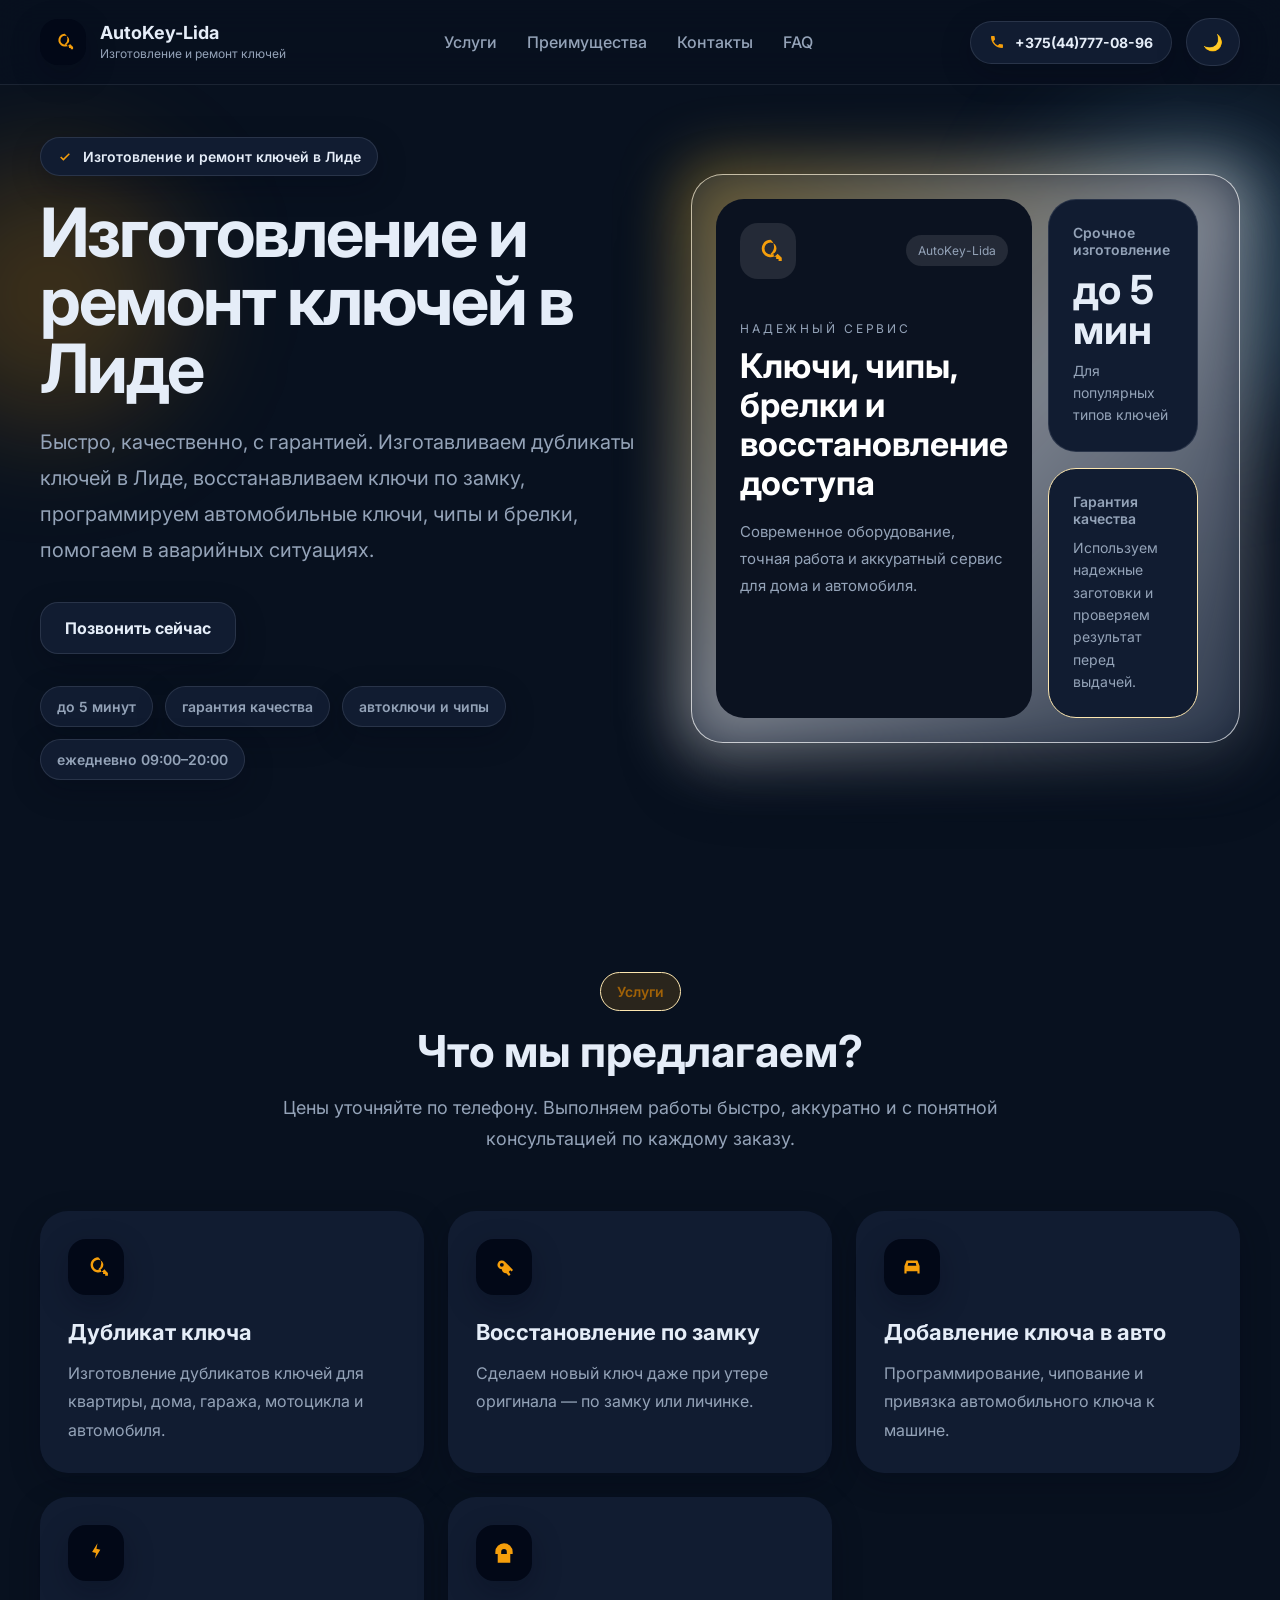
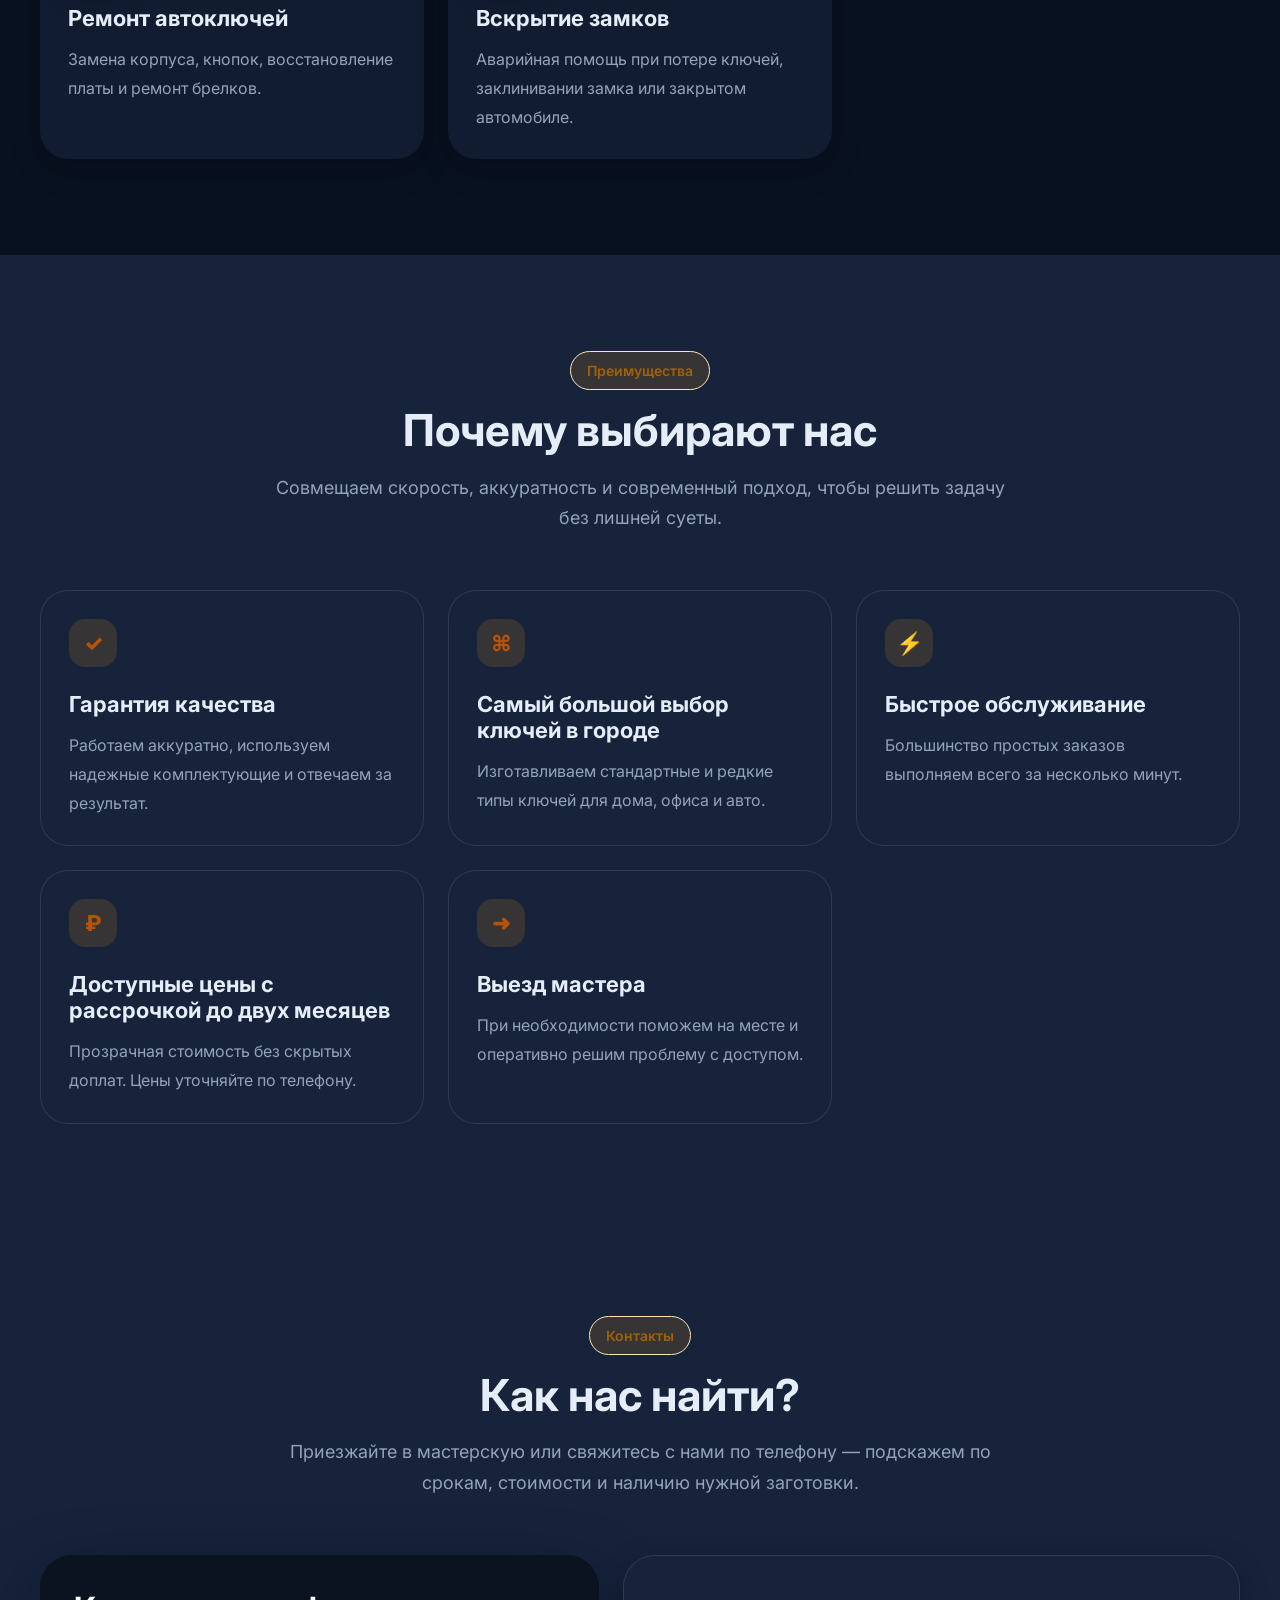
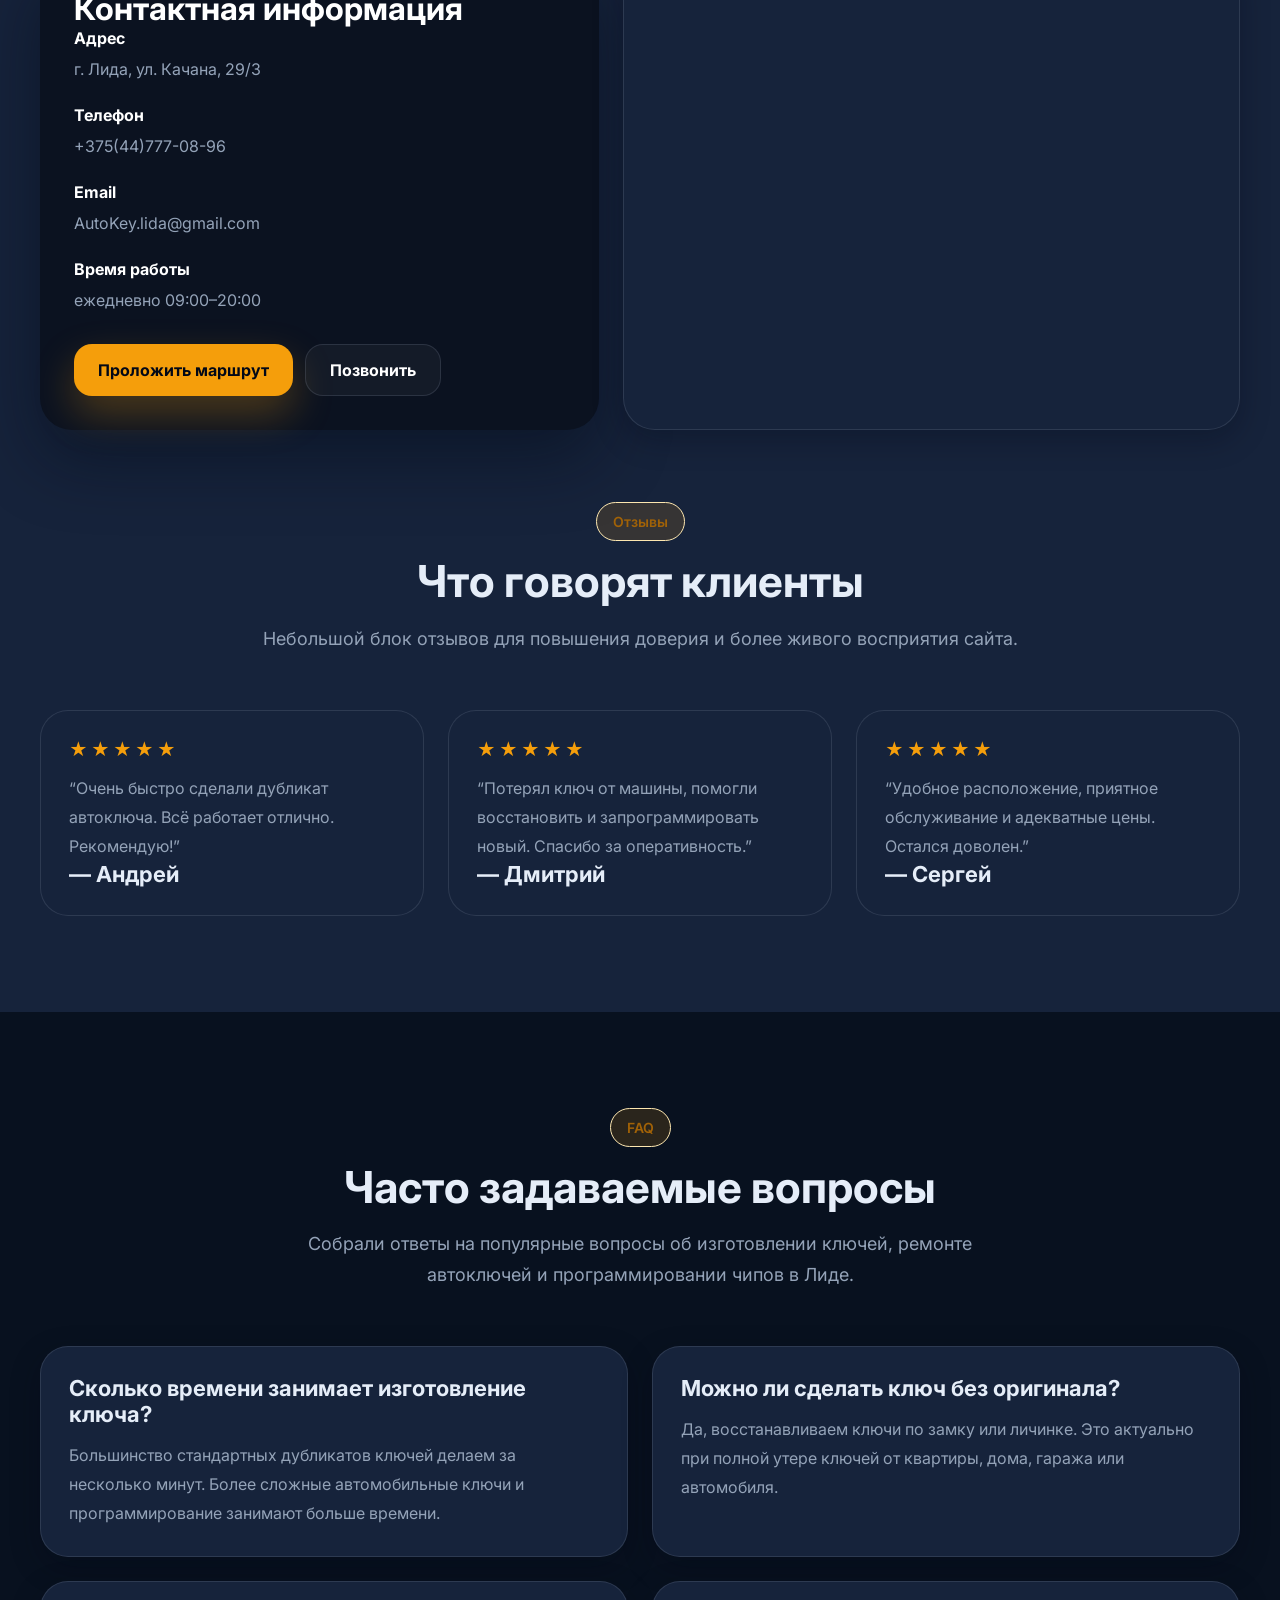
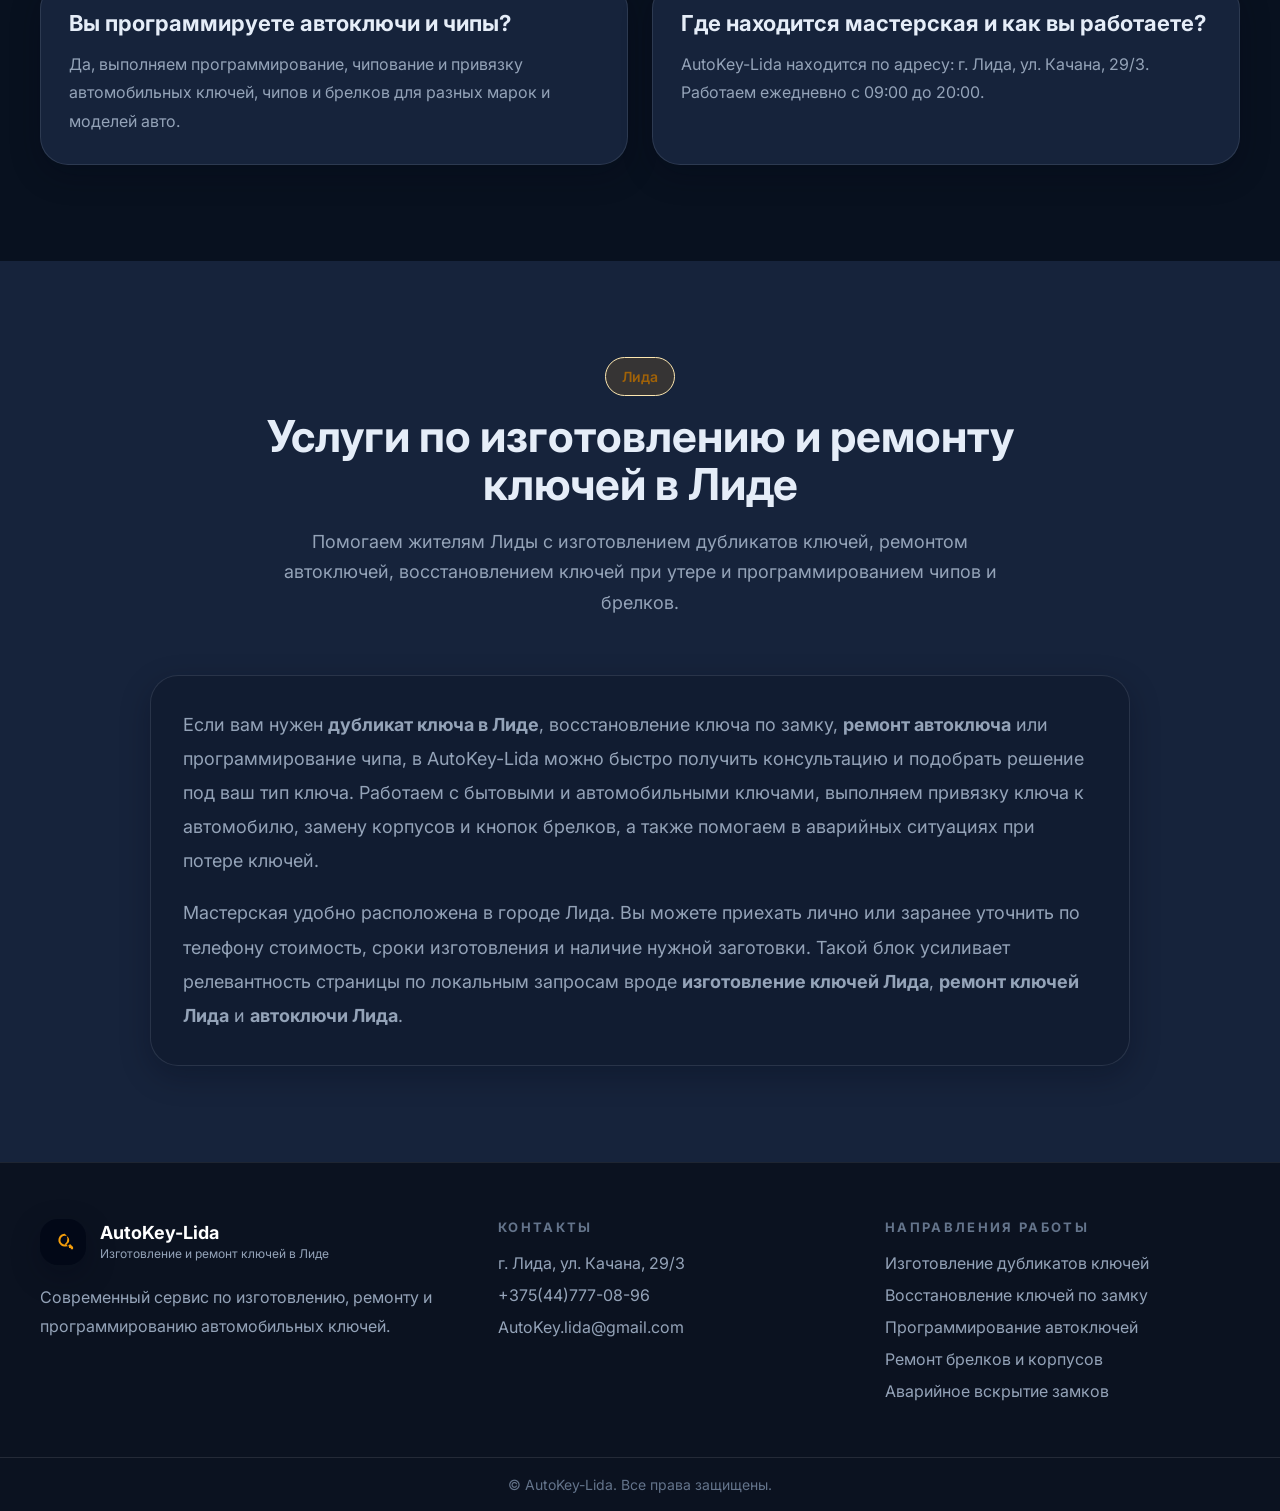
==== commit 4f8fb903: "add favicon" ====
--- a/index.html
+++ b/index.html
@@ -3,6 +3,11 @@
 <head>
   <meta charset="UTF-8" />
   <meta name="viewport" content="width=device-width, initial-scale=1.0" />
+  <link rel="icon" href="/favicon/favicon.ico" sizes="any">
+  <link rel="icon" type="image/png" sizes="32x32" href="/favicon/favicon-32x32.png">
+  <link rel="icon" type="image/png" sizes="16x16" href="/favicon/favicon-16x16.png">
+  <link rel="apple-touch-icon" sizes="180x180" href="/favicon/apple-touch-icon.png">
+  <link rel="manifest" href="/favicon/site.webmanifest">
   <title>Изготовление и ремонт ключей в Лиде | Автоключи, чипы, брелки — AutoKey-Lida</title>
   <meta
     name="description"
@@ -35,7 +40,7 @@
           "@id": "https://autokey-lida.by/#business",
           "name": "AutoKey-Lida",
           "url": "https://autokey-lida.by/",
-          "telephone": "+375339177747",
+          "telephone": "+375447770896",
           "email": "AutoKey.lida@gmail.com",
           "address": {
             "@type": "PostalAddress",
@@ -136,11 +141,11 @@
       </nav>
 
       <div class="header__actions">
-        <a class="phone-link" href="tel:+375339177747">
+        <a class="phone-link" href="tel:+375447770896">
           <svg viewBox="0 0 24 24" aria-hidden="true">
             <path d="M6.62 10.79a15.05 15.05 0 0 0 6.59 6.59l2.2-2.2a1 1 0 0 1 1-.24 11.2 11.2 0 0 0 3.51.56 1 1 0 0 1 1 1V20a1 1 0 0 1-1 1A17 17 0 0 1 3 4a1 1 0 0 1 1-1h3.5a1 1 0 0 1 1 1 11.2 11.2 0 0 0 .56 3.51 1 1 0 0 1-.24 1Z"/>
           </svg>
-          +375 (33) 91-777-47
+          +375(44)777-08-96
         </a>
         <button class="theme-toggle" id="themeToggle" type="button" aria-label="Переключить тему" aria-pressed="false" title="Переключить тему">
           <span class="theme-toggle__icon theme-toggle__icon--moon" aria-hidden="true">🌙</span>
@@ -160,7 +165,7 @@
         <a href="#advantages">Преимущества</a>
         <a href="#contacts">Контакты</a>
         <a href="#faq">FAQ</a>
-        <a class="mobile-menu__phone" href="tel:+375339177747">Позвонить сейчас</a>
+        <a class="mobile-menu__phone" href="tel:+375447770896">Позвонить сейчас</a>
       </div>
     </div>
   </header>
@@ -187,7 +192,7 @@
           </p>
 
           <div class="hero__buttons">
-            <a class="btn btn--light" href="tel:+375339177747">Позвонить сейчас</a>
+            <a class="btn btn--light" href="tel:+375447770896">Позвонить сейчас</a>
           </div>
 
           <div class="hero__stats">
@@ -356,7 +361,7 @@
 
             <div class="contact-item">
               <strong>Телефон</strong>
-              <a href="tel:+375339177747">+375 (33) 91-777-47</a>
+              <a href="tel:+375447770896">+375(44)777-08-96</a>
             </div>
 
             <div class="contact-item">
@@ -378,7 +383,7 @@
               >
                 Проложить маршрут
               </a>
-              <a class="btn btn--ghost" href="tel:+375339177747">Позвонить</a>
+              <a class="btn btn--ghost" href="tel:+375447770896">Позвонить</a>
             </div>
           </div>
 
@@ -493,7 +498,7 @@
         <p class="footer__title">Контакты</p>
         <div class="footer__links">
           <span>г. Лида, ул. Качана, 29/3</span>
-          <a href="tel:+375339177747">+375 (33) 91-777-47</a>
+          <a href="tel:+375447770896">+375(44)777-08-96</a>
           <a href="mailto:AutoKey.lida@gmail.com">AutoKey.lida@gmail.com</a>
         </div>
       </div>
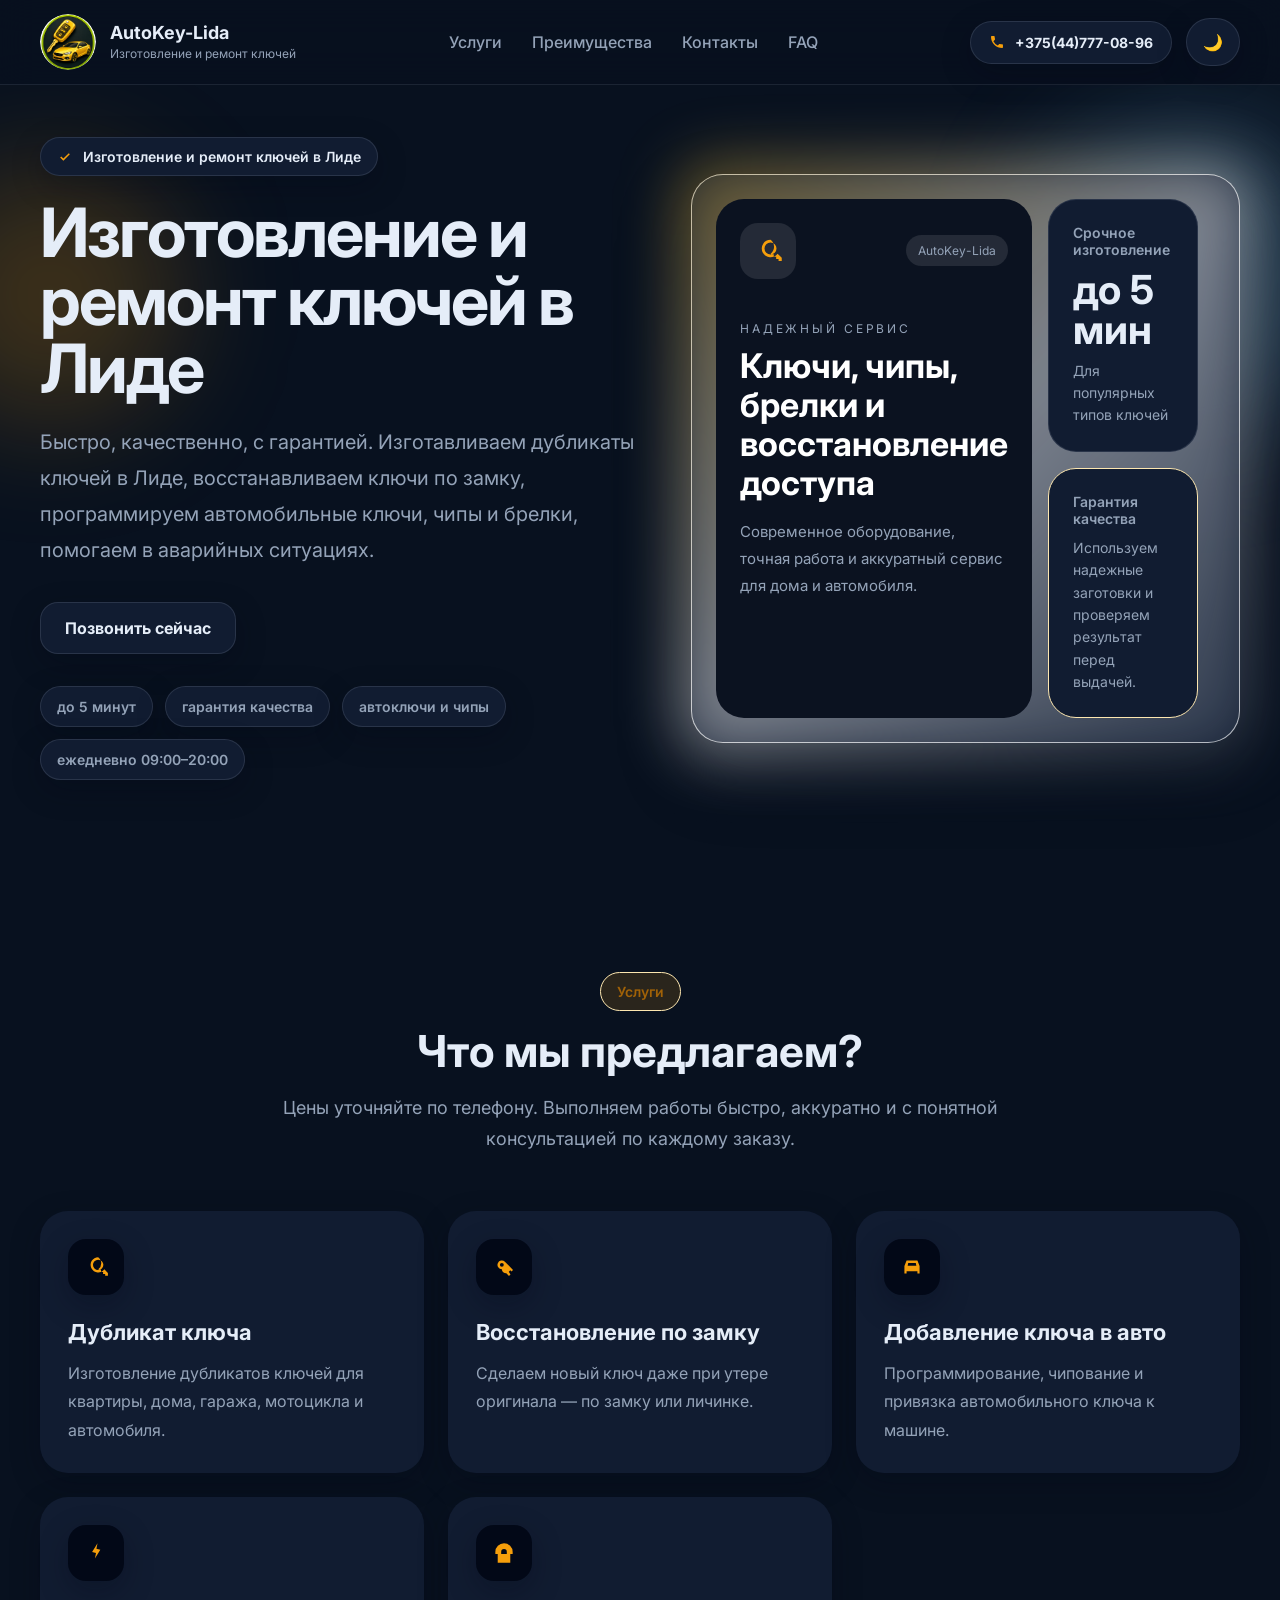
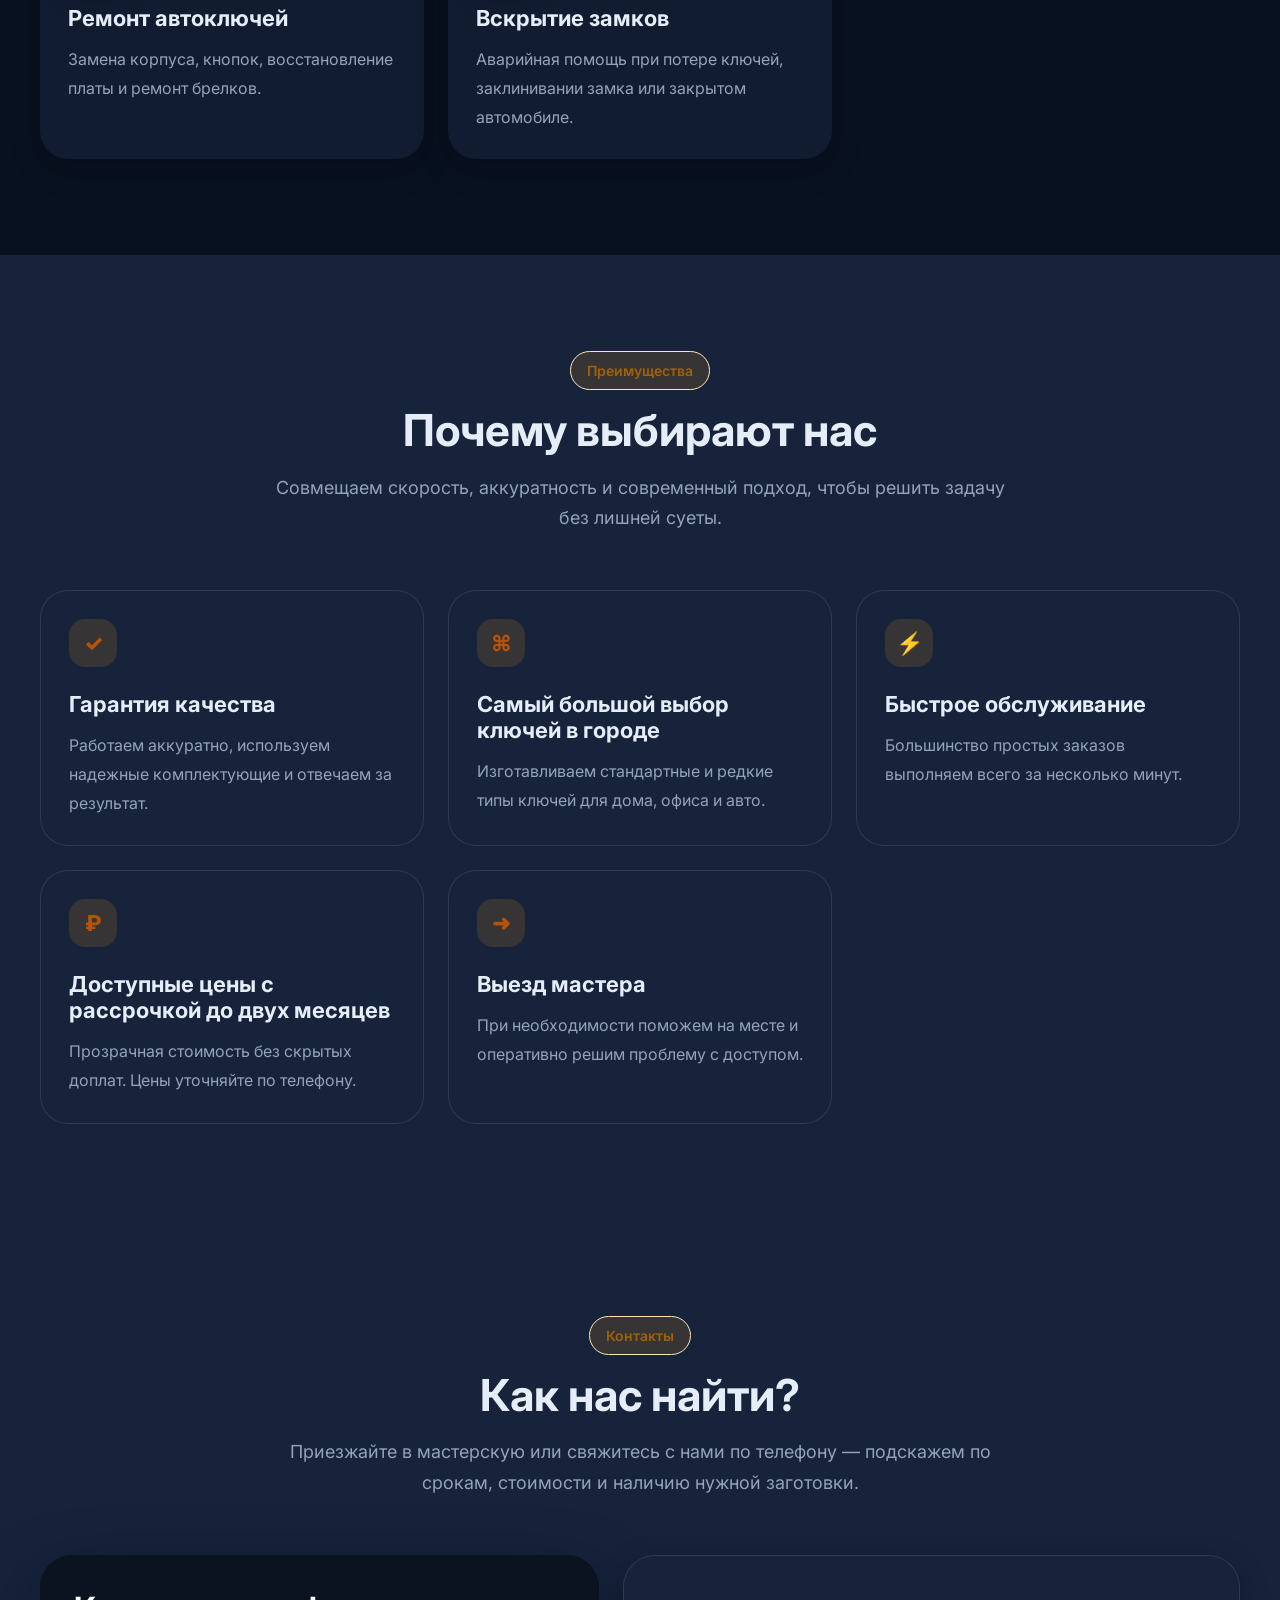
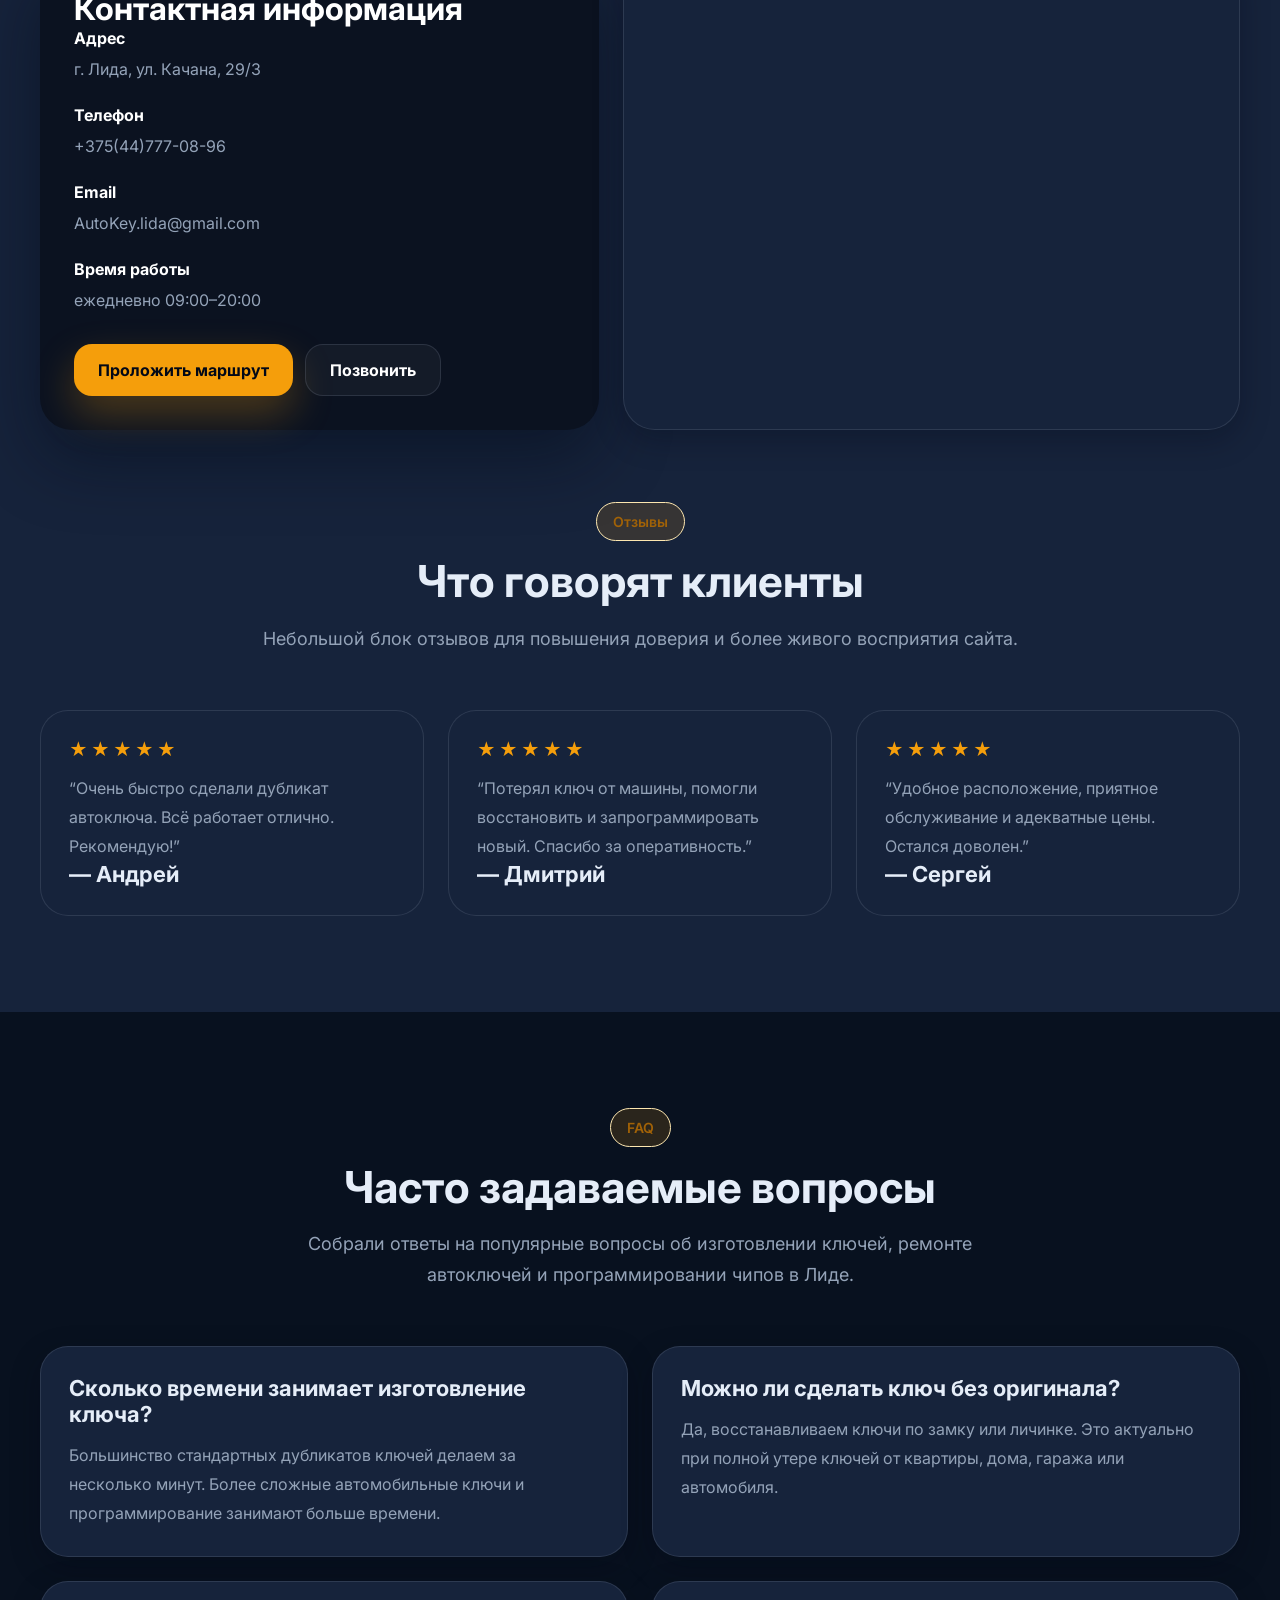
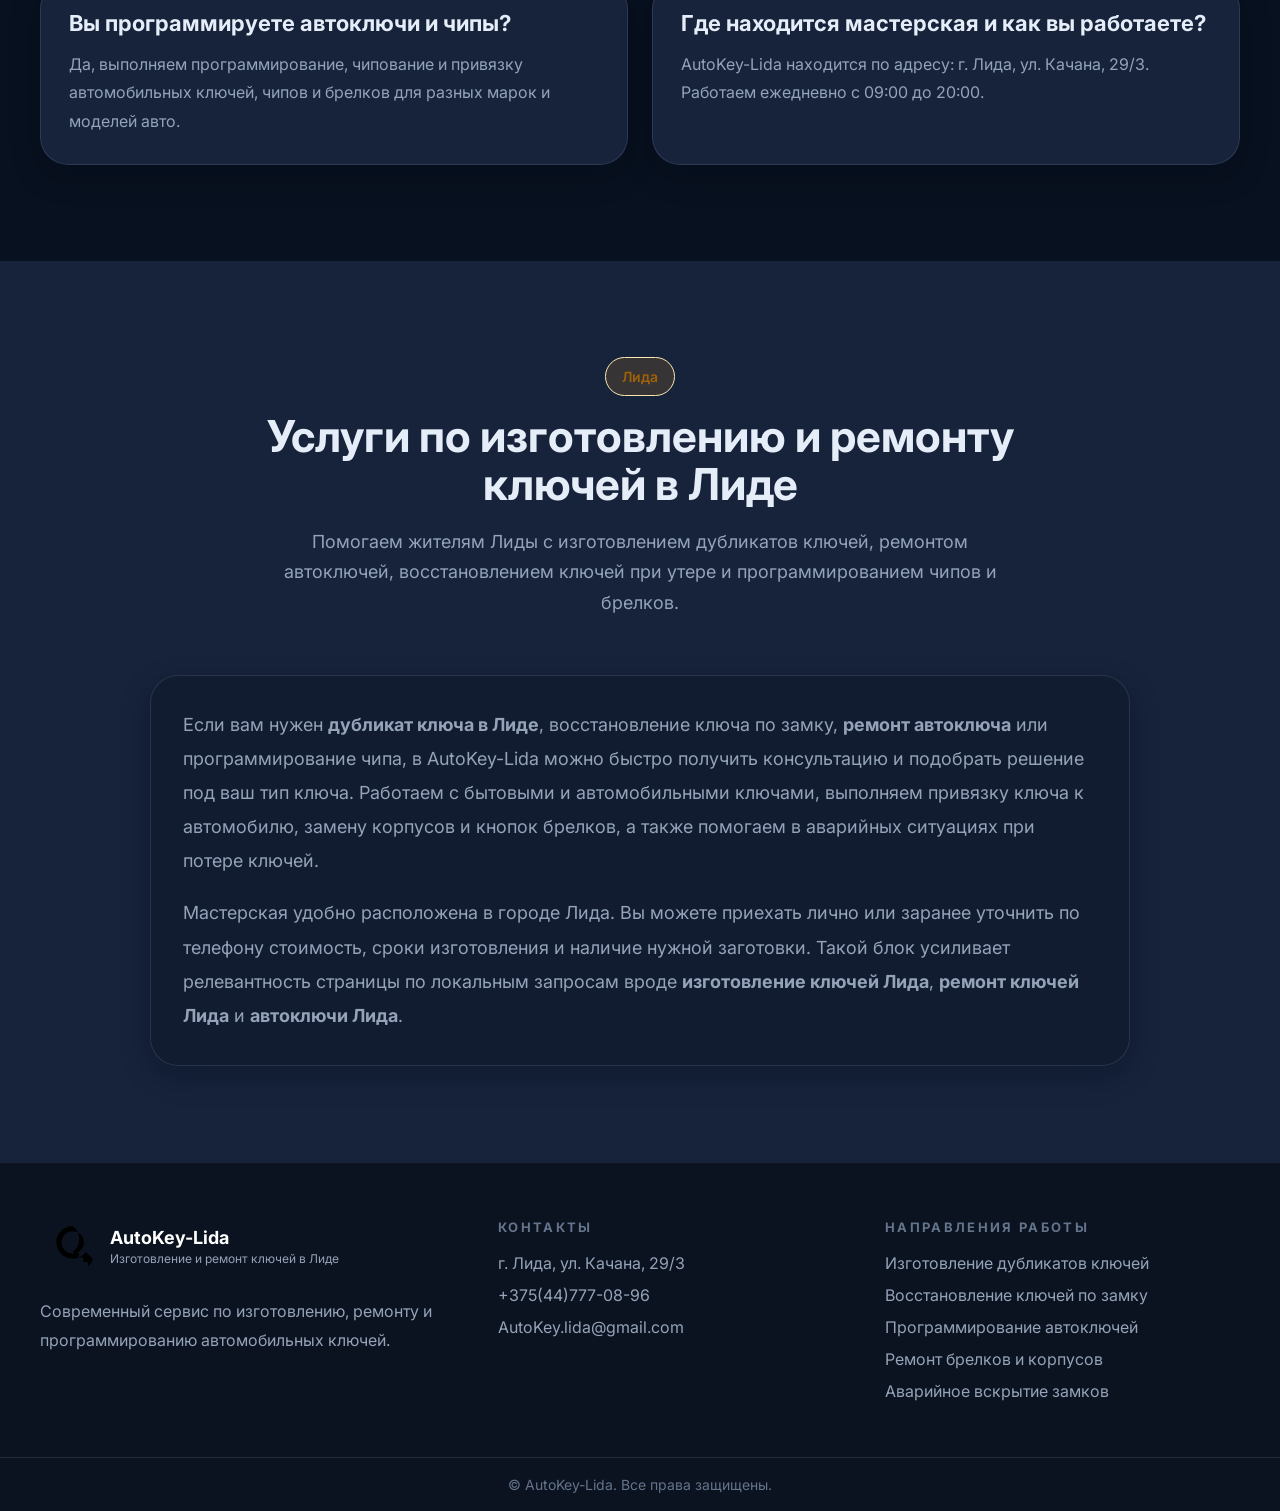
==== commit 4b048ea4: "fixt logo" ====
--- a/index.html
+++ b/index.html
@@ -123,9 +123,7 @@
     <div class="container header__inner">
       <a href="#top" class="logo" aria-label="AutoKey-Lida">
         <span class="logo__icon">
-          <svg viewBox="0 0 24 24" aria-hidden="true">
-            <path d="M14 3a7 7 0 1 0 5.66 11.12L23 17.46V20h-2.54v-1.54h-1.92v-1.92H16.6V14.6h-2.06l-.42-.42A7 7 0 0 0 14 3Zm0 2.2A4.8 4.8 0 1 1 9.2 10 4.81 4.81 0 0 1 14 5.2Z"/>
-          </svg>
+          <img src="/favicon/logo.png" alt="Логотип AutoKey-Lida" width="56" height="56">
         </span>
         <span class="logo__text">
           <strong>AutoKey-Lida</strong>
--- a/styles.css
+++ b/styles.css
@@ -177,20 +177,23 @@
 
 .logo__icon {
   flex: 0 0 auto;
-  width: 46px;
-  height: 46px;
-  border-radius: 18px;
-  background: var(--dark);
-  color: var(--accent);
-  display: grid;
-  place-items: center;
-  box-shadow: var(--shadow-sm);
-}
-
-.logo__icon svg {
-  width: 22px;
-  height: 22px;
-  fill: currentColor;
+  width: 56px;
+  height: 56px;
+  display: block;
+  background: transparent;
+  border-radius: 50%;
+  overflow: hidden;
+  box-shadow: none;
+  padding: 0;
+}
+
+.logo__icon img {
+  display: block;
+  width: 100%;
+  height: 100%;
+  object-fit: cover;
+  border-radius: 50%;
+  background: transparent;
 }
 
 .logo__text {
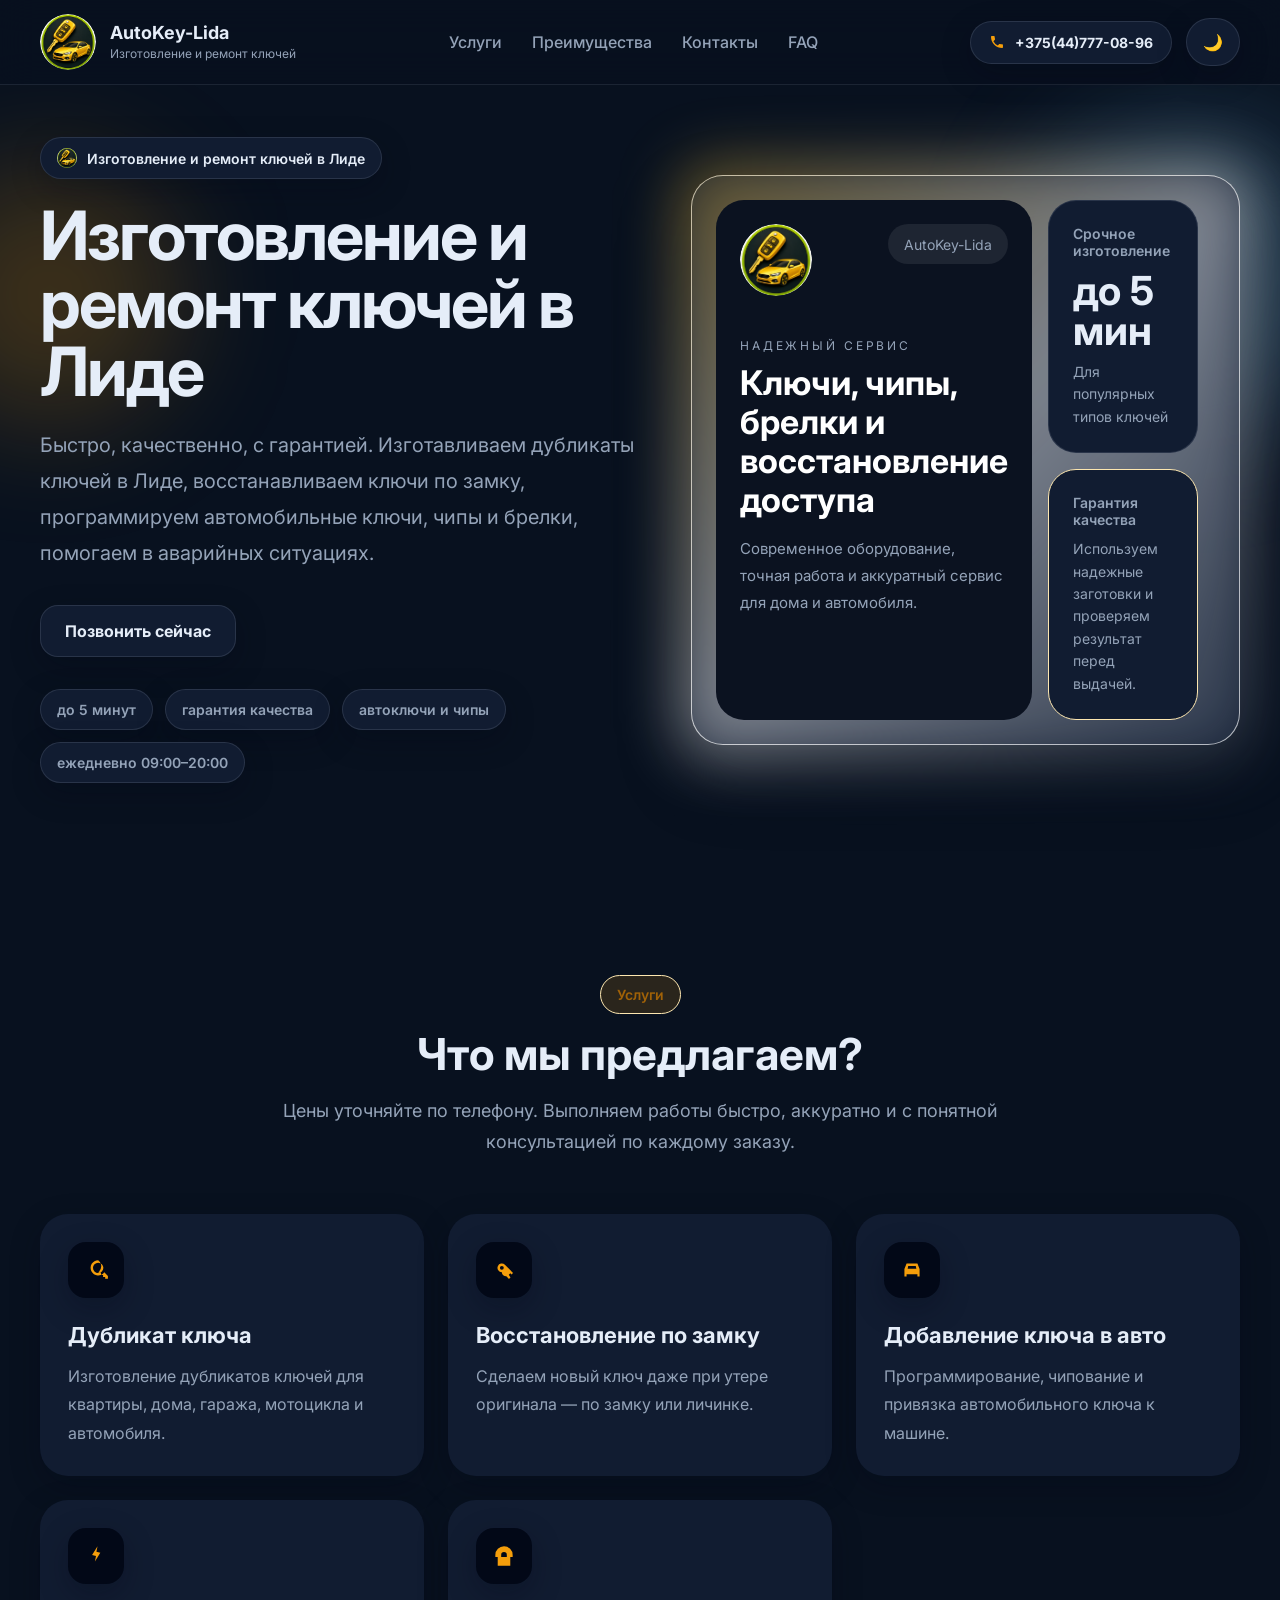
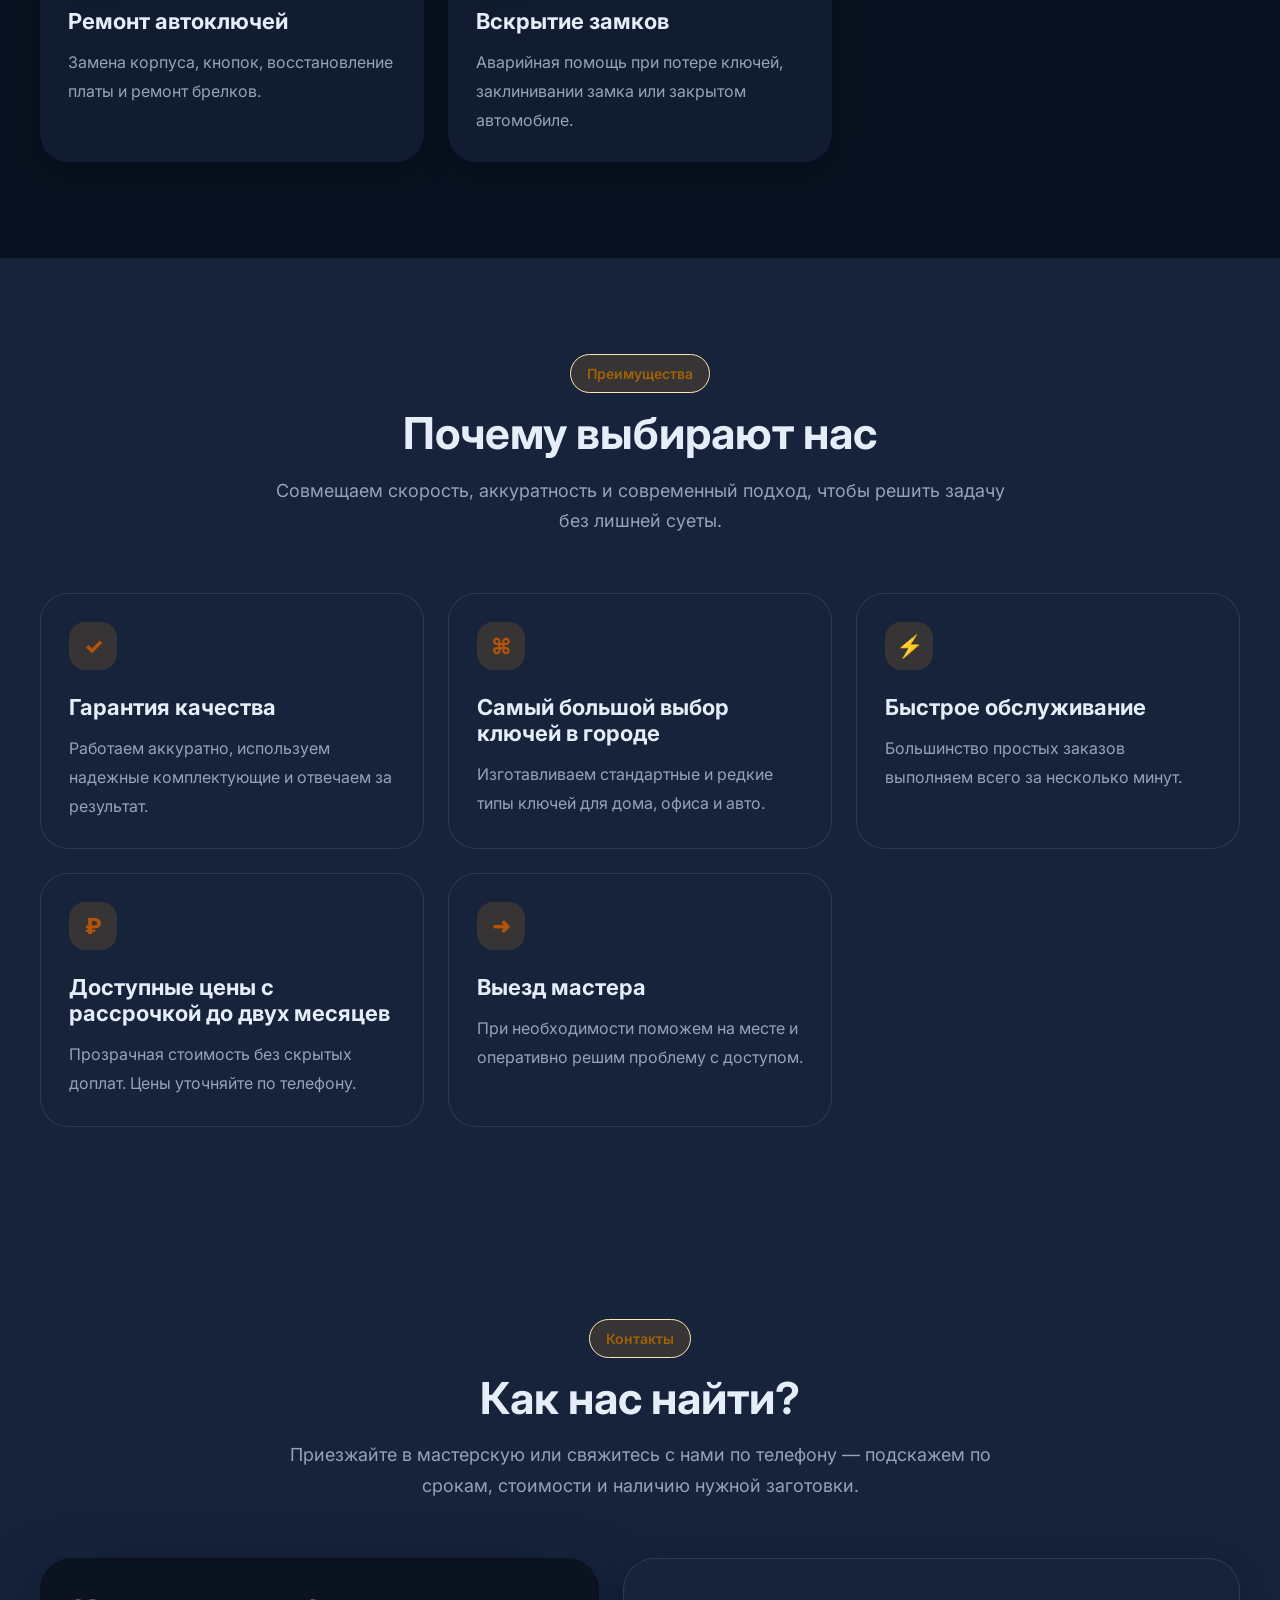
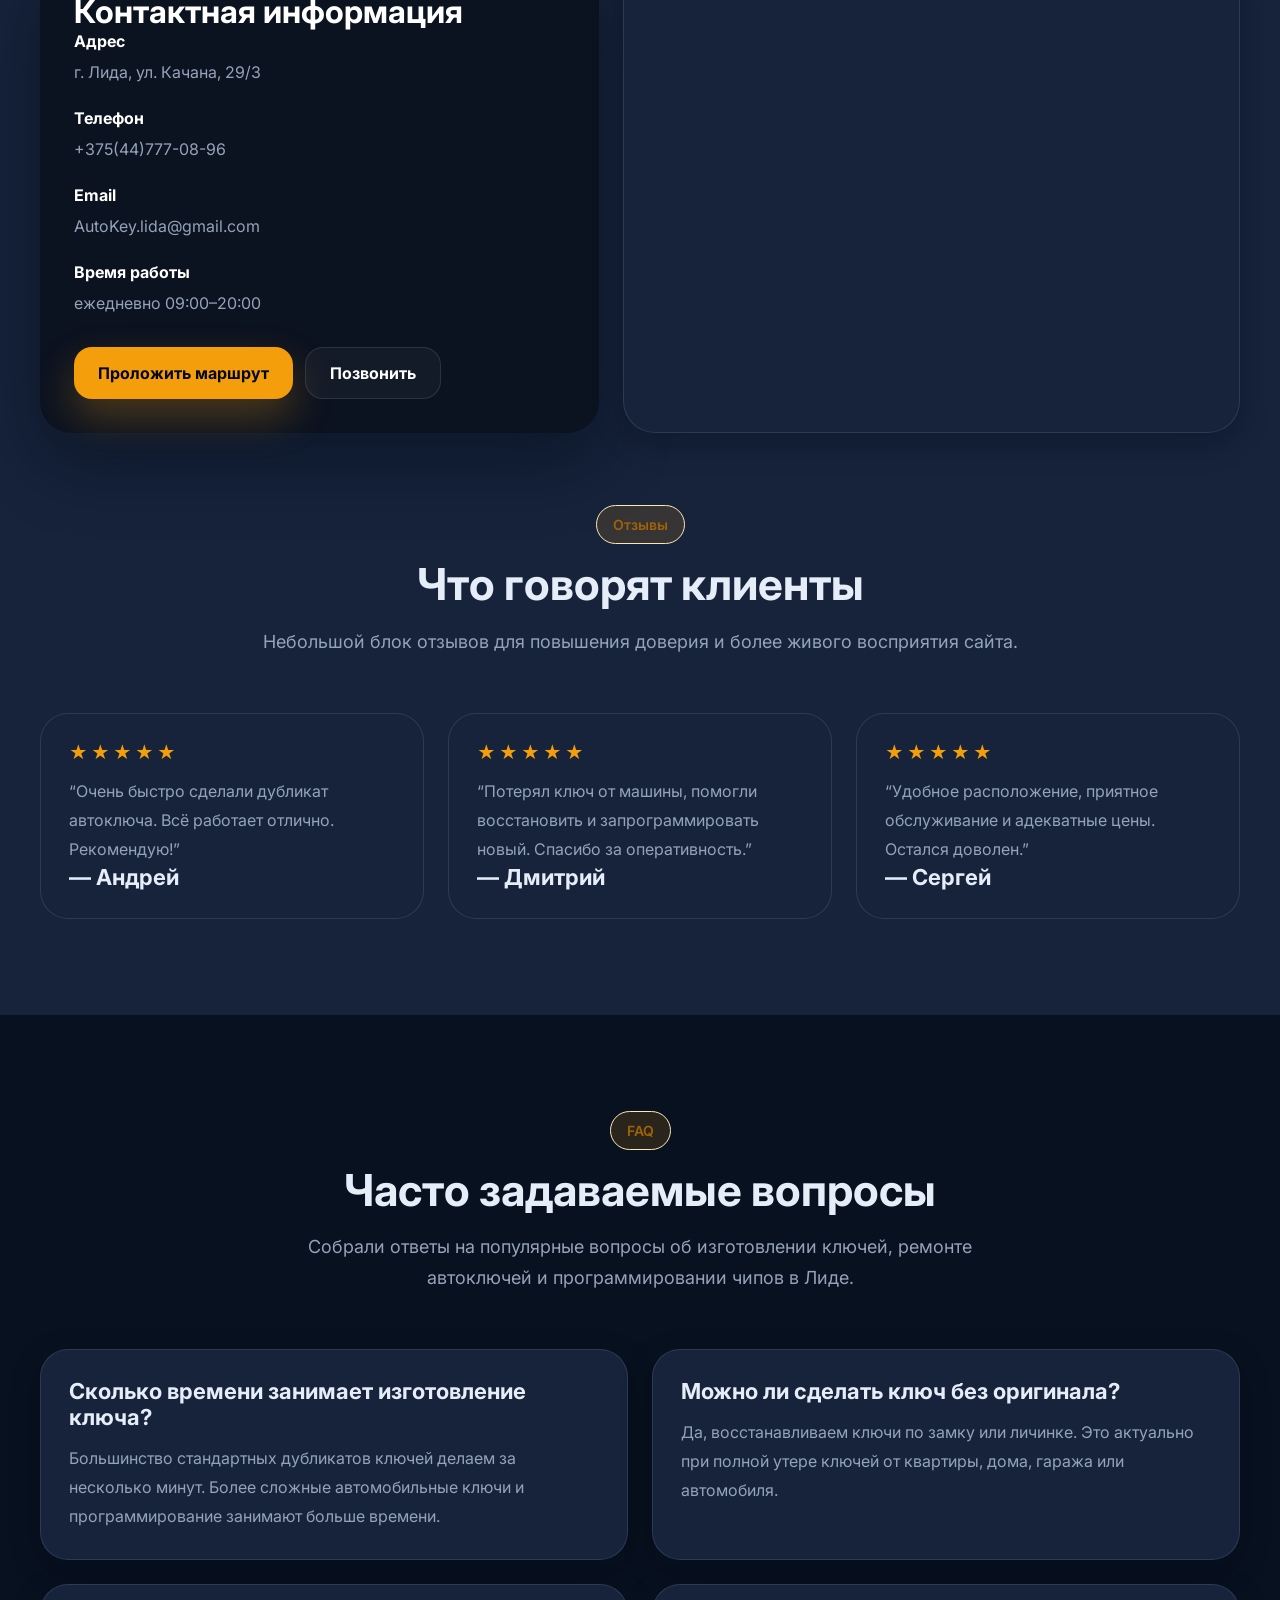
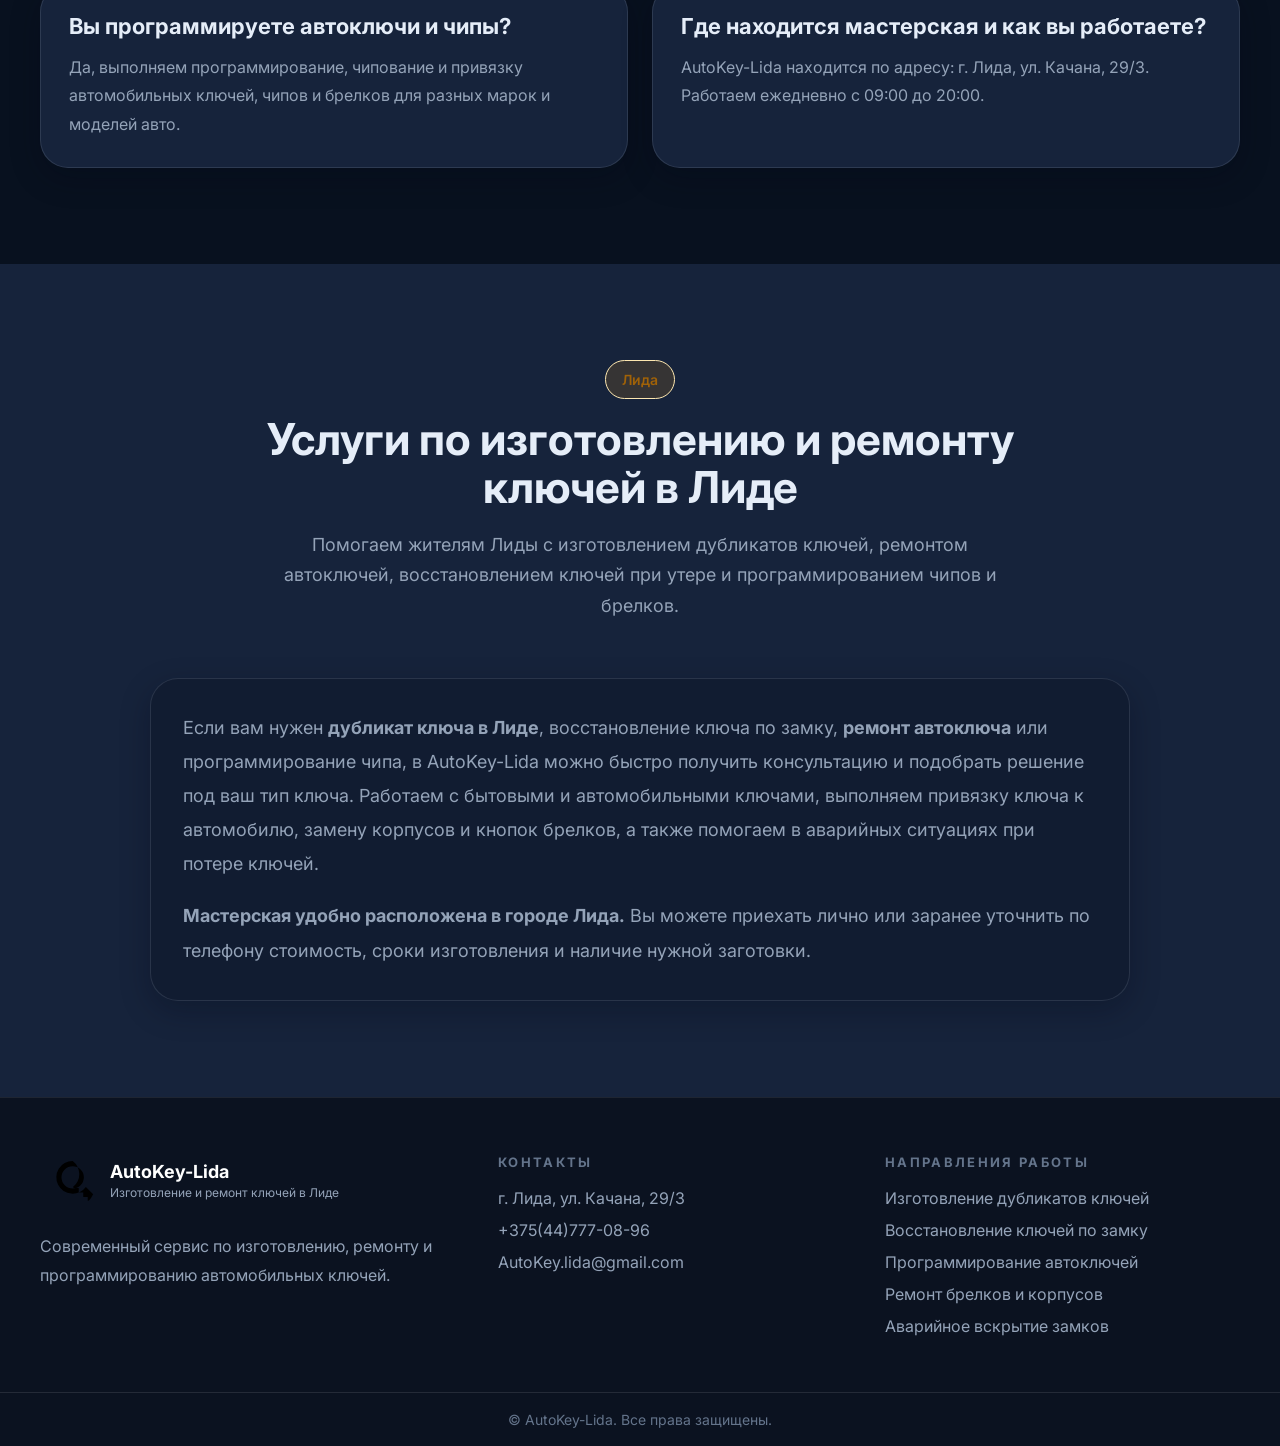
==== commit 6840ef27: "add logo" ====
--- a/index.html
+++ b/index.html
@@ -176,10 +176,8 @@
       <div class="container hero__grid">
         <div class="hero__content reveal">
           <div class="hero__badge">
-            <svg viewBox="0 0 24 24" aria-hidden="true">
-              <path d="m9.55 17.5-4.8-4.8 1.55-1.55 3.25 3.25 8.15-8.15 1.55 1.55Z"/>
-            </svg>
-            Изготовление и ремонт ключей в Лиде
+            <img src="/favicon/logo.png" alt="Логотип AutoKey-Lida" width="20" height="20">
+            <span>Изготовление и ремонт ключей в Лиде</span>
           </div>
 
           <h1>Изготовление и ремонт ключей в Лиде</h1>
@@ -205,9 +203,7 @@
           <div class="hero-card__main">
             <div class="hero-card__top">
               <div class="hero-card__icon">
-                <svg viewBox="0 0 24 24" aria-hidden="true">
-                  <path d="M14 3a7 7 0 1 0 5.66 11.12L23 17.46V20h-2.54v-1.54h-1.92v-1.92H16.6V14.6h-2.06l-.42-.42A7 7 0 0 0 14 3Zm0 2.2A4.8 4.8 0 1 1 9.2 10 4.81 4.81 0 0 1 14 5.2Z"/>
-                </svg>
+                <img src="/favicon/logo.png" alt="Логотип AutoKey-Lida" width="72" height="72">
               </div>
               <span>AutoKey-Lida</span>
             </div>
@@ -466,7 +462,7 @@
         </div>
         <div class="seo-text reveal">
           <p>Если вам нужен <strong>дубликат ключа в Лиде</strong>, восстановление ключа по замку, <strong>ремонт автоключа</strong> или программирование чипа, в AutoKey-Lida можно быстро получить консультацию и подобрать решение под ваш тип ключа. Работаем с бытовыми и автомобильными ключами, выполняем привязку ключа к автомобилю, замену корпусов и кнопок брелков, а также помогаем в аварийных ситуациях при потере ключей.</p>
-          <p>Мастерская удобно расположена в городе Лида. Вы можете приехать лично или заранее уточнить по телефону стоимость, сроки изготовления и наличие нужной заготовки. Такой блок усиливает релевантность страницы по локальным запросам вроде <strong>изготовление ключей Лида</strong>, <strong>ремонт ключей Лида</strong> и <strong>автоключи Лида</strong>.</p>
+          <p><strong>Мастерская удобно расположена в городе Лида.</strong> Вы можете приехать лично или заранее уточнить по телефону стоимость, сроки изготовления и наличие нужной заготовки.</p>
         </div>
       </div>
     </section>
--- a/styles.css
+++ b/styles.css
@@ -378,10 +378,17 @@
   font-weight: 600;
 }
 
-.hero__badge svg {
-  width: 16px;
-  height: 16px;
-  fill: var(--accent);
+.hero__badge img {
+  width: 20px;
+  height: 20px;
+  object-fit: contain;
+  flex: 0 0 auto;
+  border-radius: 50%;
+  background: transparent;
+}
+
+.hero__badge span {
+  display: inline-block;
 }
 
 .hero h1 {
@@ -503,32 +510,44 @@
 
 .hero-card__top {
   display: flex;
+  align-items: flex-start;
+  justify-content: space-between;
+  gap: 16px;
+}
+
+.hero-card__icon {
+  flex: 0 0 auto;
+  width: 72px;
+  height: 72px;
+  display: flex;
   align-items: center;
-  justify-content: space-between;
-  gap: 12px;
-}
-
-.hero-card__icon {
-  width: 56px;
-  height: 56px;
-  border-radius: 18px;
-  display: grid;
-  place-items: center;
-  background: rgba(255,255,255,0.1);
-}
-
-.hero-card__icon svg {
-  width: 30px;
-  height: 30px;
-  fill: var(--accent);
+  justify-content: center;
+  background: transparent;
+  border-radius: 50%;
+  overflow: hidden;
+  box-shadow: none;
+  padding: 0;
+}
+
+.hero-card__icon img {
+  display: block;
+  width: 100%;
+  height: 100%;
+  object-fit: cover;
+  border-radius: 50%;
+  background: transparent;
 }
 
 .hero-card__top span {
-  padding: 8px 12px;
+  display: inline-flex;
+  align-items: center;
+  min-height: 40px;
+  padding: 10px 16px;
   border-radius: 999px;
-  background: rgba(255,255,255,0.1);
-  font-size: 12px;
-  color: var(--muted);
+  background: rgba(255, 255, 255, 0.08);
+  font-size: 14px;
+  color: #94a3b8;
+  white-space: nowrap;
 }
 
 .hero-card__label {
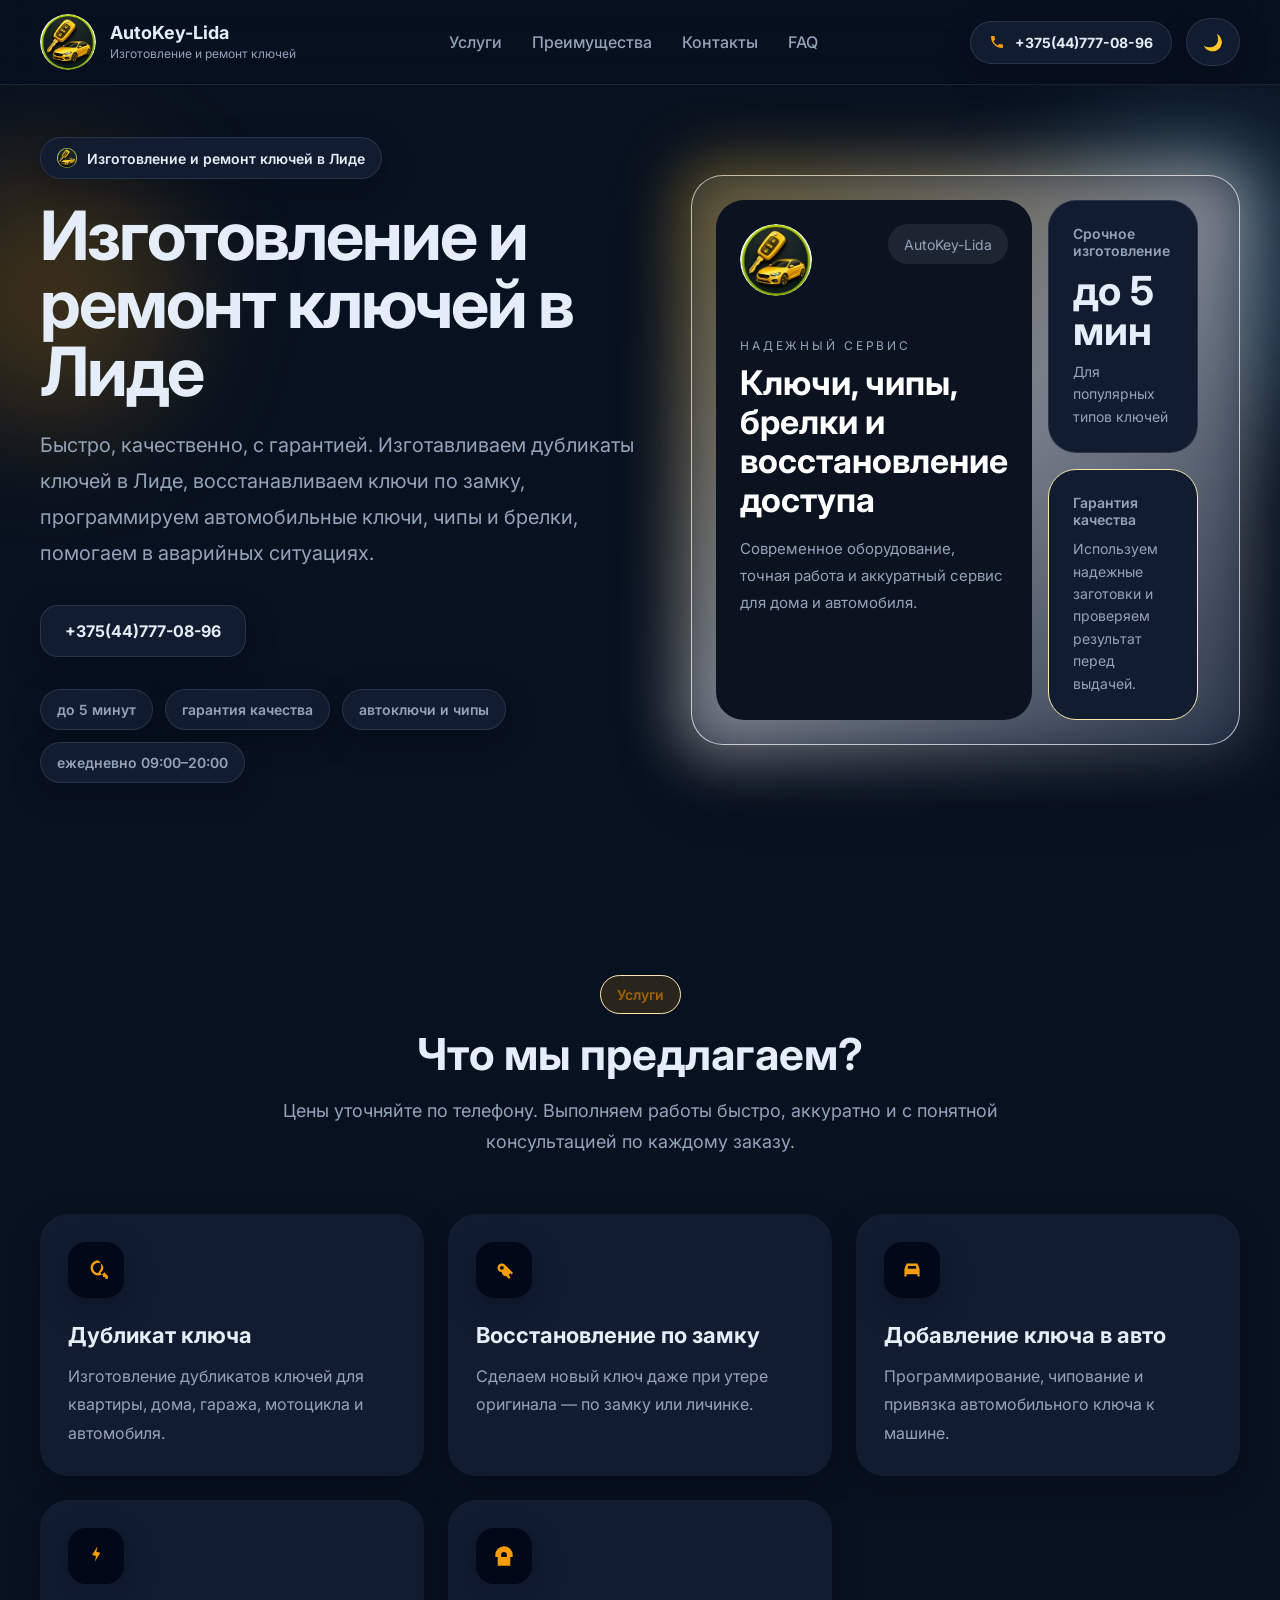
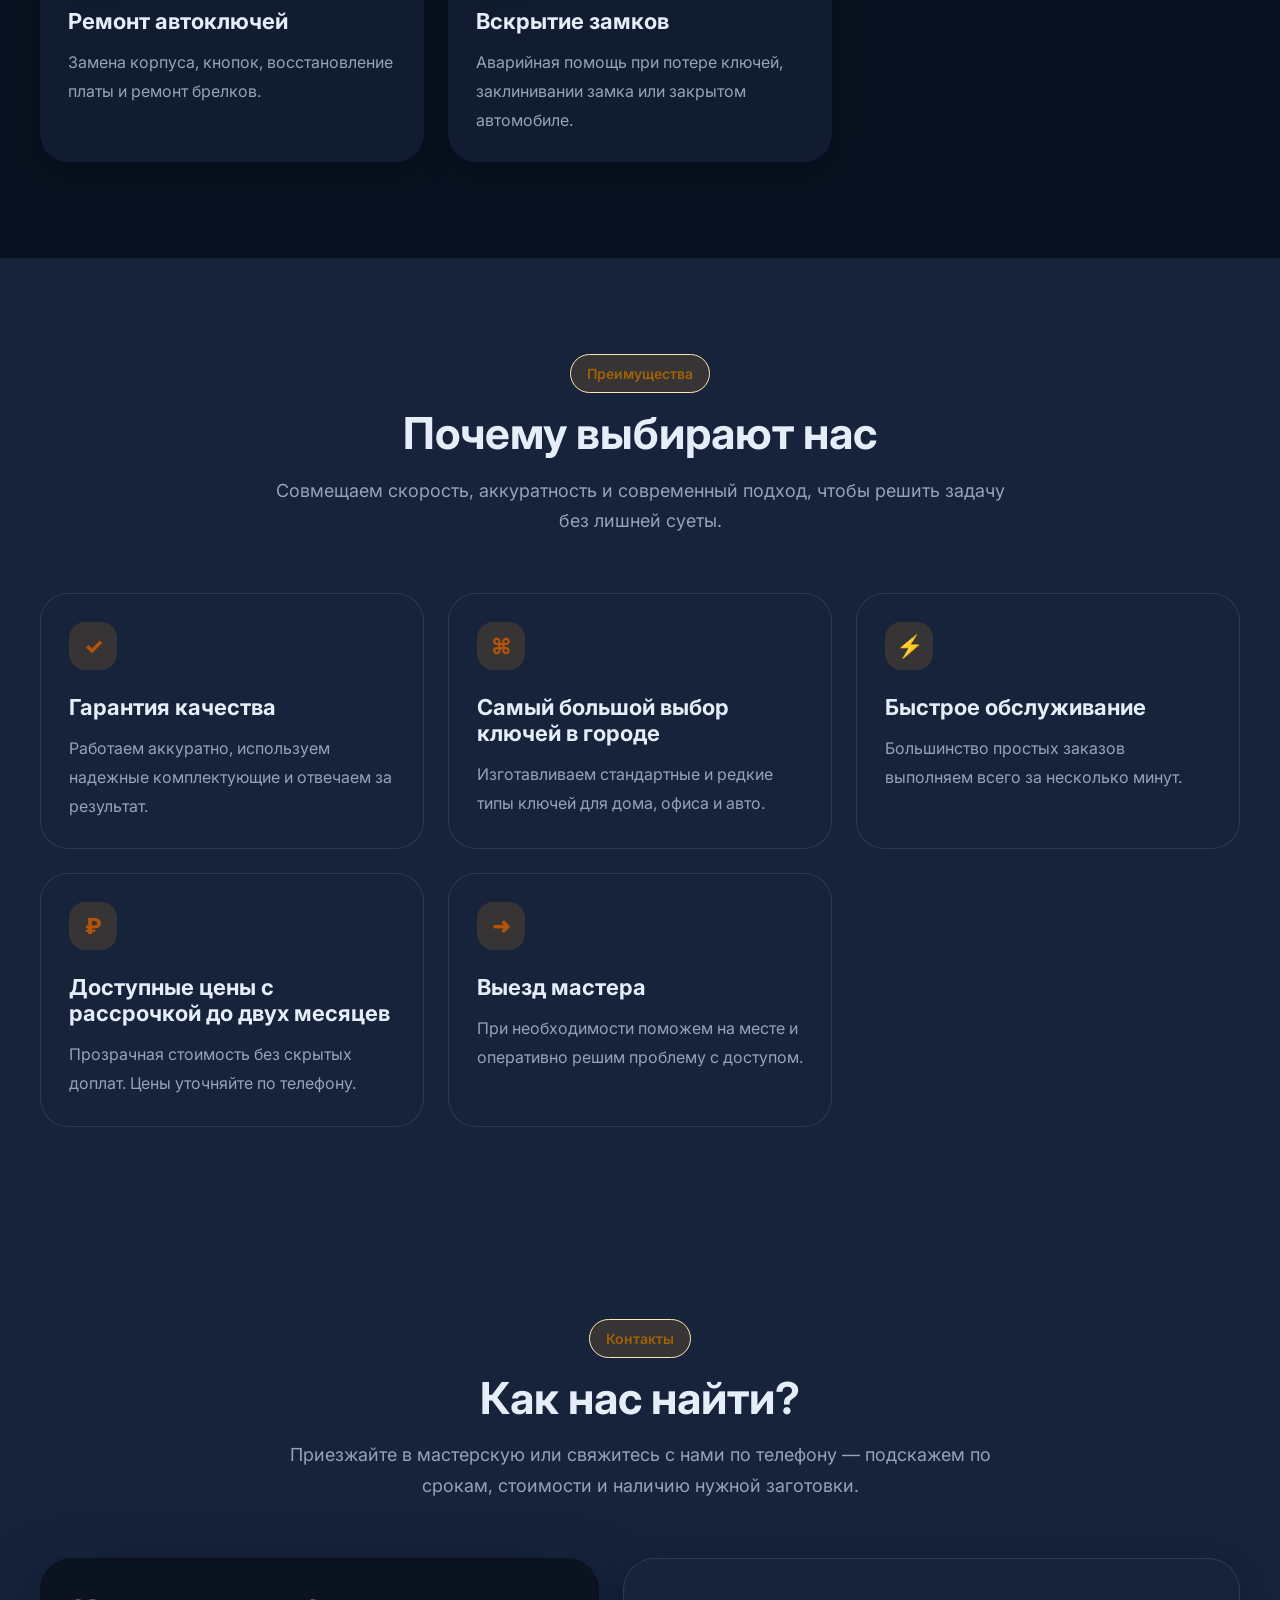
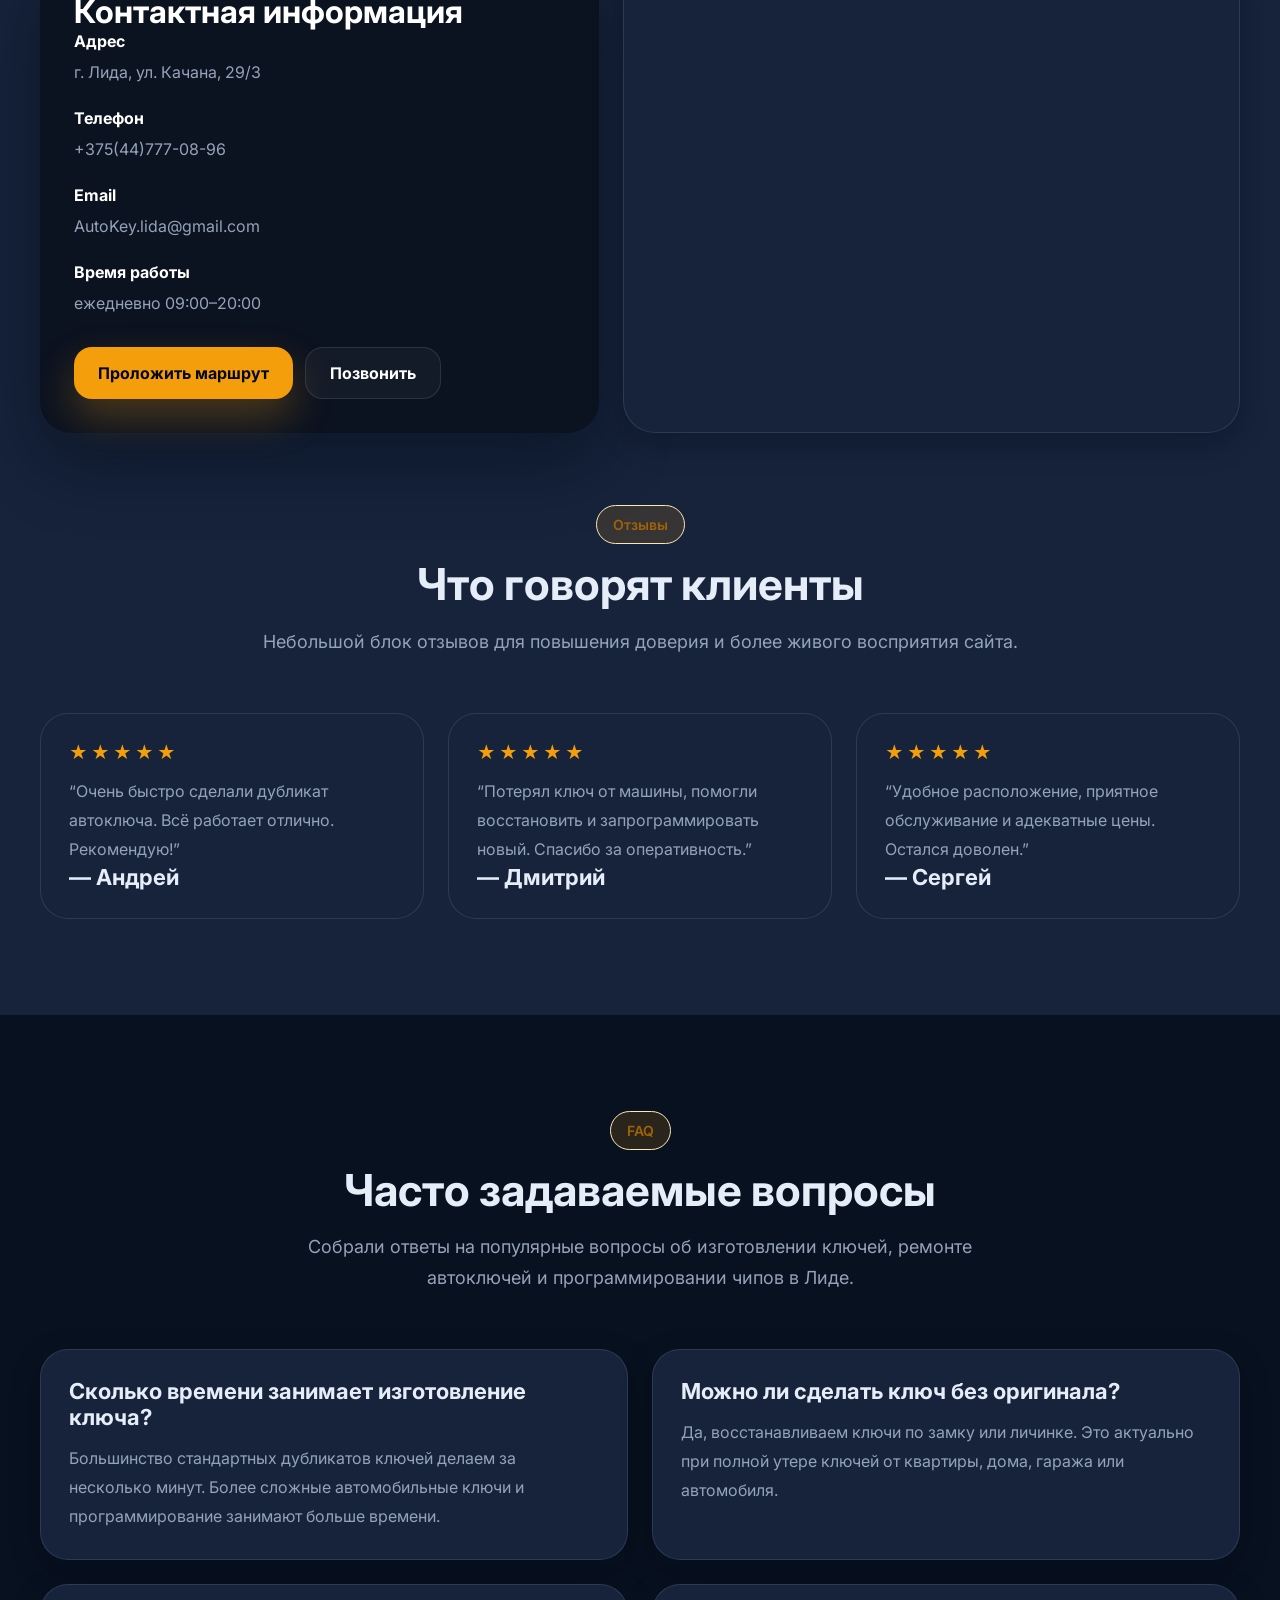
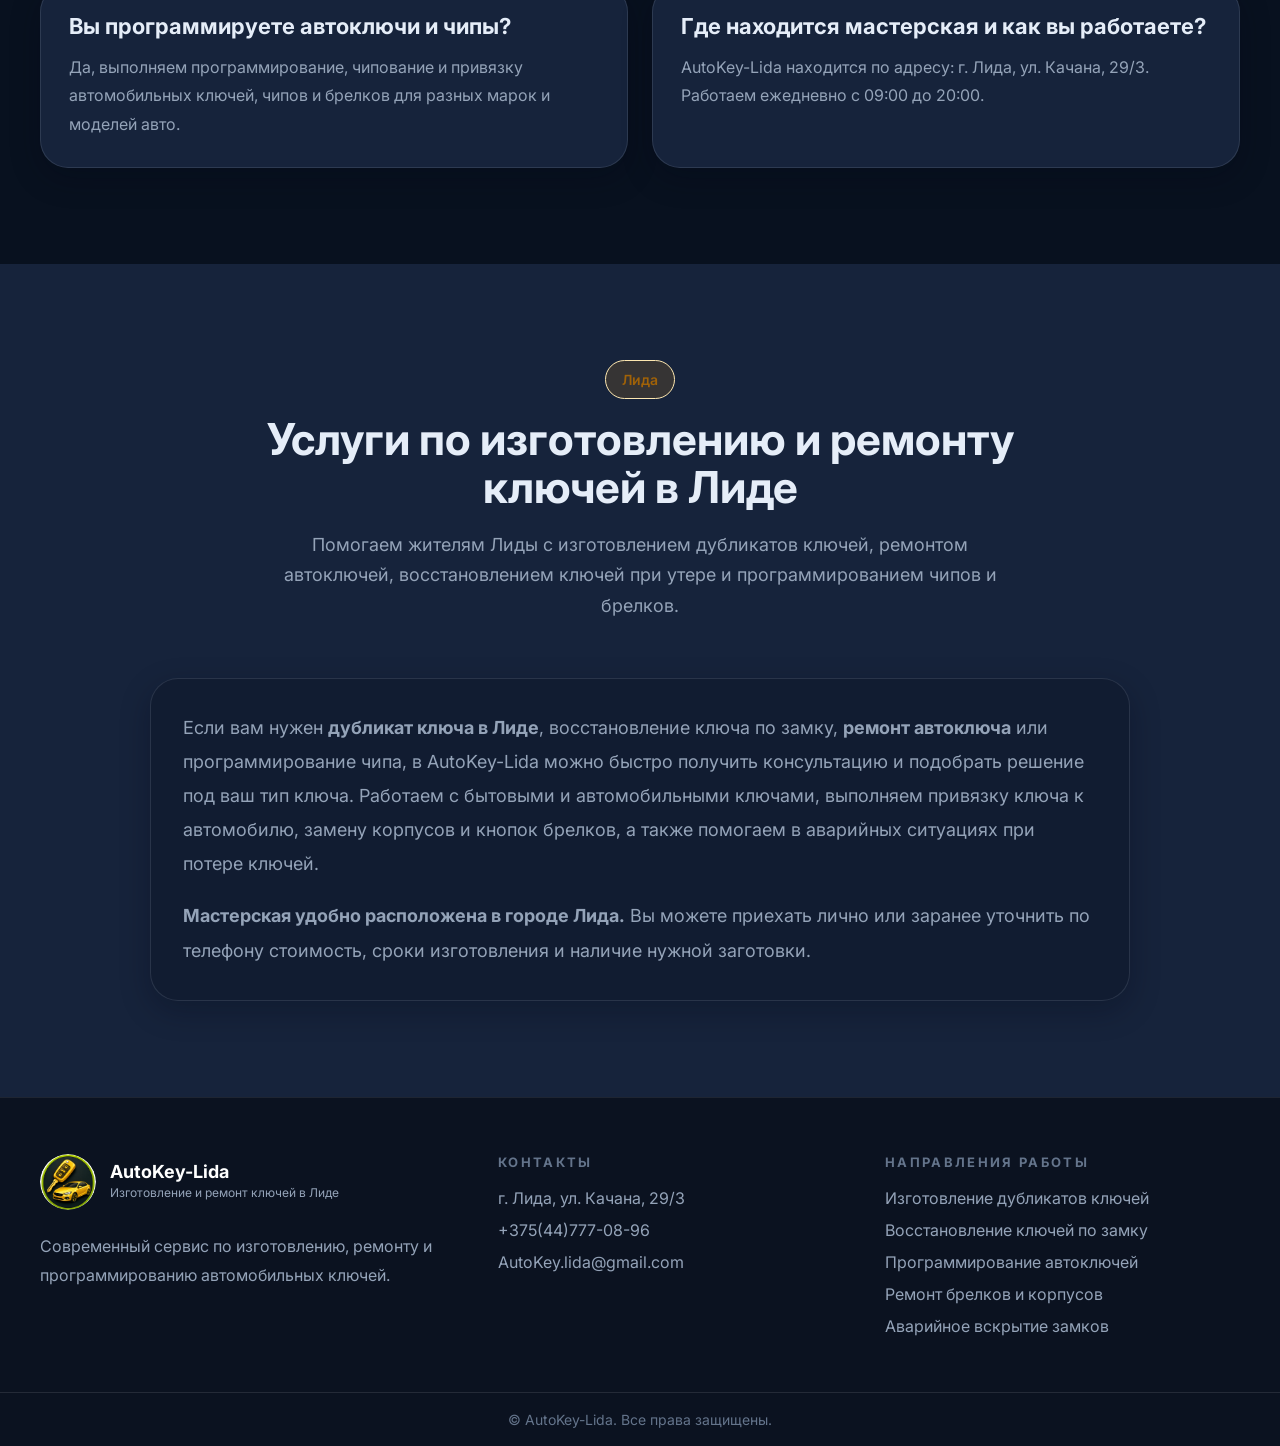
==== commit a31fb743: "1" ====
--- a/index.html
+++ b/index.html
@@ -3,11 +3,11 @@
 <head>
   <meta charset="UTF-8" />
   <meta name="viewport" content="width=device-width, initial-scale=1.0" />
-  <link rel="icon" href="/favicon/favicon.ico" sizes="any">
-  <link rel="icon" type="image/png" sizes="32x32" href="/favicon/favicon-32x32.png">
-  <link rel="icon" type="image/png" sizes="16x16" href="/favicon/favicon-16x16.png">
-  <link rel="apple-touch-icon" sizes="180x180" href="/favicon/apple-touch-icon.png">
-  <link rel="manifest" href="/favicon/site.webmanifest">
+  <link rel="icon" href="/favicon/autokey-favicon-logo.png" sizes="any">
+  <link rel="icon" type="image/png" sizes="32x32" href="/favicon-32x32.png?v=2">
+  <link rel="icon" type="image/png" sizes="16x16" href="/favicon-16x16.png?v=2">
+  <link rel="apple-touch-icon" sizes="180x180" href="/apple-touch-icon.png?v=2">
+  <link rel="manifest" href="/site.webmanifest">
   <title>Изготовление и ремонт ключей в Лиде | Автоключи, чипы, брелки — AutoKey-Lida</title>
   <meta
     name="description"
@@ -163,7 +163,7 @@
         <a href="#advantages">Преимущества</a>
         <a href="#contacts">Контакты</a>
         <a href="#faq">FAQ</a>
-        <a class="mobile-menu__phone" href="tel:+375447770896">Позвонить сейчас</a>
+        <a class="mobile-menu__phone" href="tel:+375447770896">+375(44)777-08-96</a>
       </div>
     </div>
   </header>
@@ -188,7 +188,7 @@
           </p>
 
           <div class="hero__buttons">
-            <a class="btn btn--light" href="tel:+375447770896">Позвонить сейчас</a>
+            <a class="btn btn--light" href="tel:+375447770896">+375(44)777-08-96</a>
           </div>
 
           <div class="hero__stats">
@@ -474,9 +474,7 @@
       <div>
         <div class="logo logo--footer">
           <span class="logo__icon">
-            <svg viewBox="0 0 24 24" aria-hidden="true">
-              <path d="M14 3a7 7 0 1 0 5.66 11.12L23 17.46V20h-2.54v-1.54h-1.92v-1.92H16.6V14.6h-2.06l-.42-.42A7 7 0 0 0 14 3Zm0 2.2A4.8 4.8 0 1 1 9.2 10 4.81 4.81 0 0 1 14 5.2Z"/>
-            </svg>
+            <img src="/favicon/logo.png" alt="Логотип AutoKey-Lida" width="56" height="56">
           </span>
           <span class="logo__text">
             <strong>AutoKey-Lida</strong>
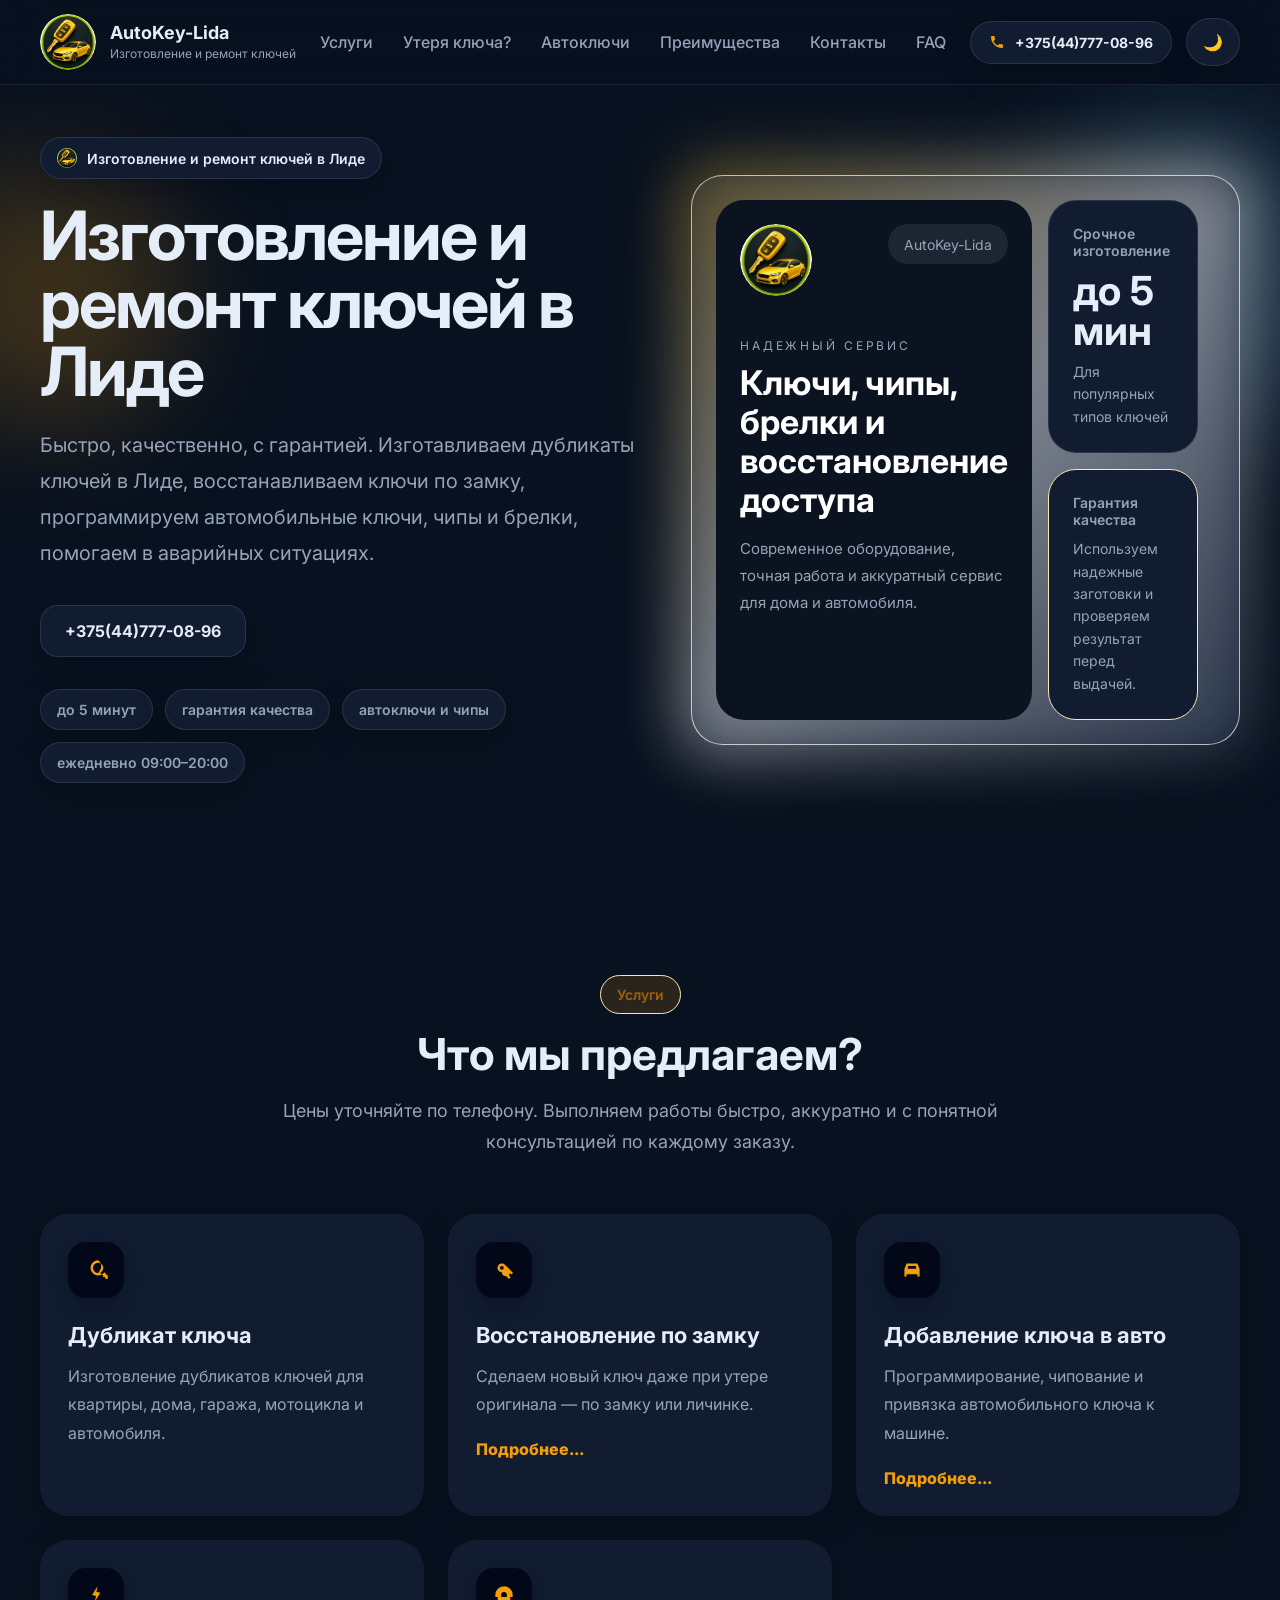
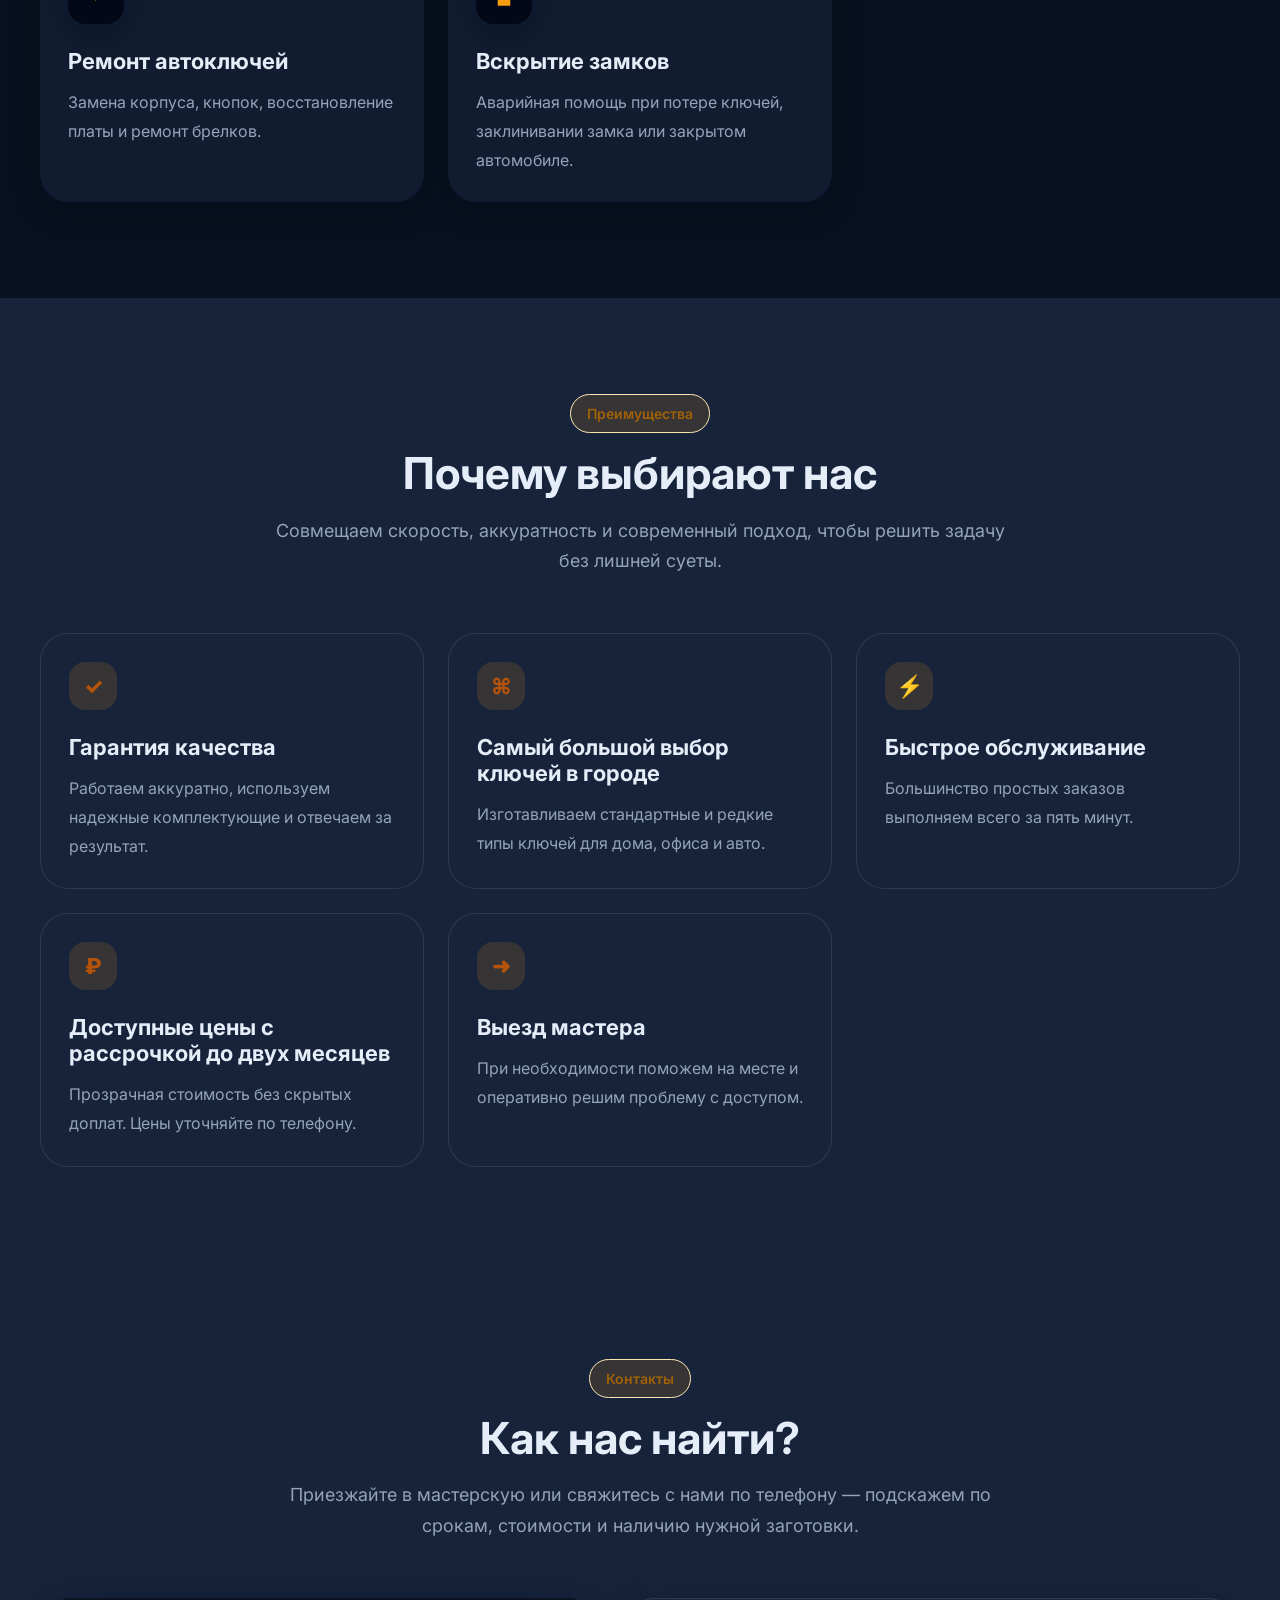
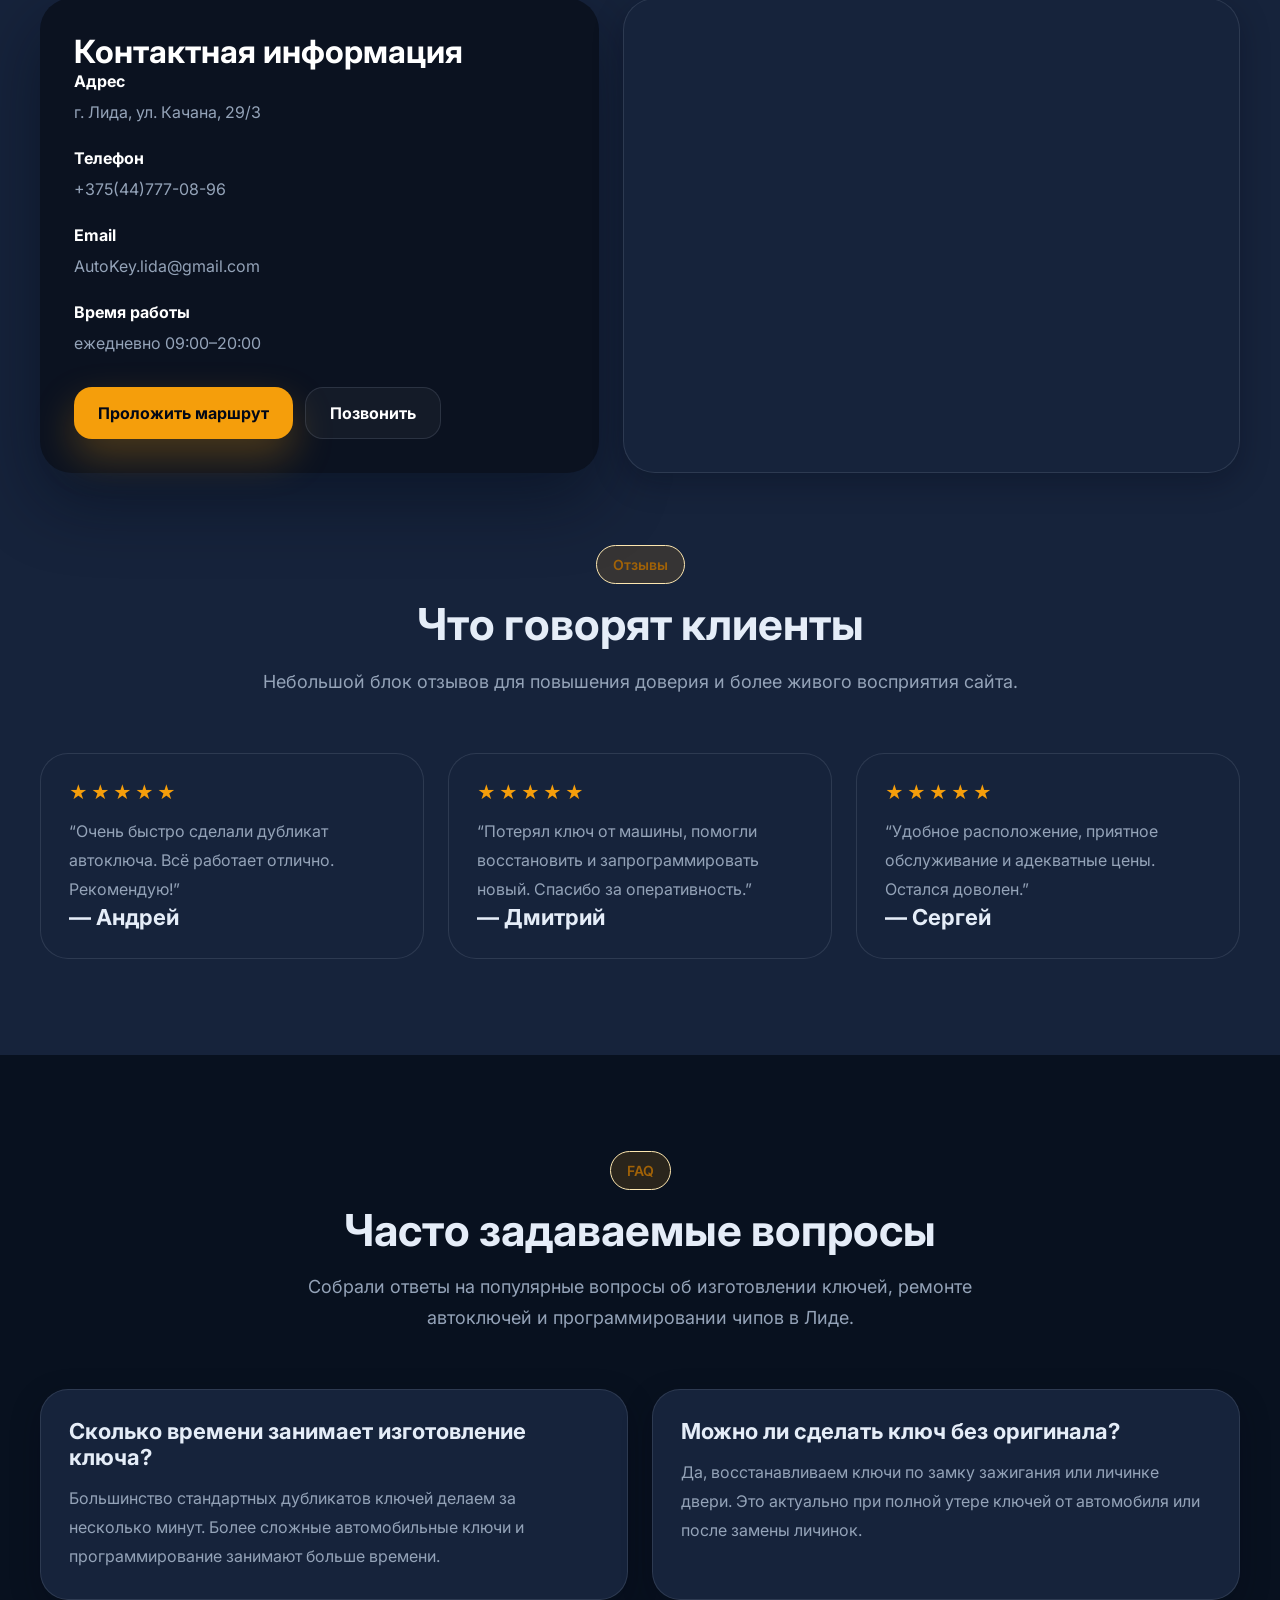
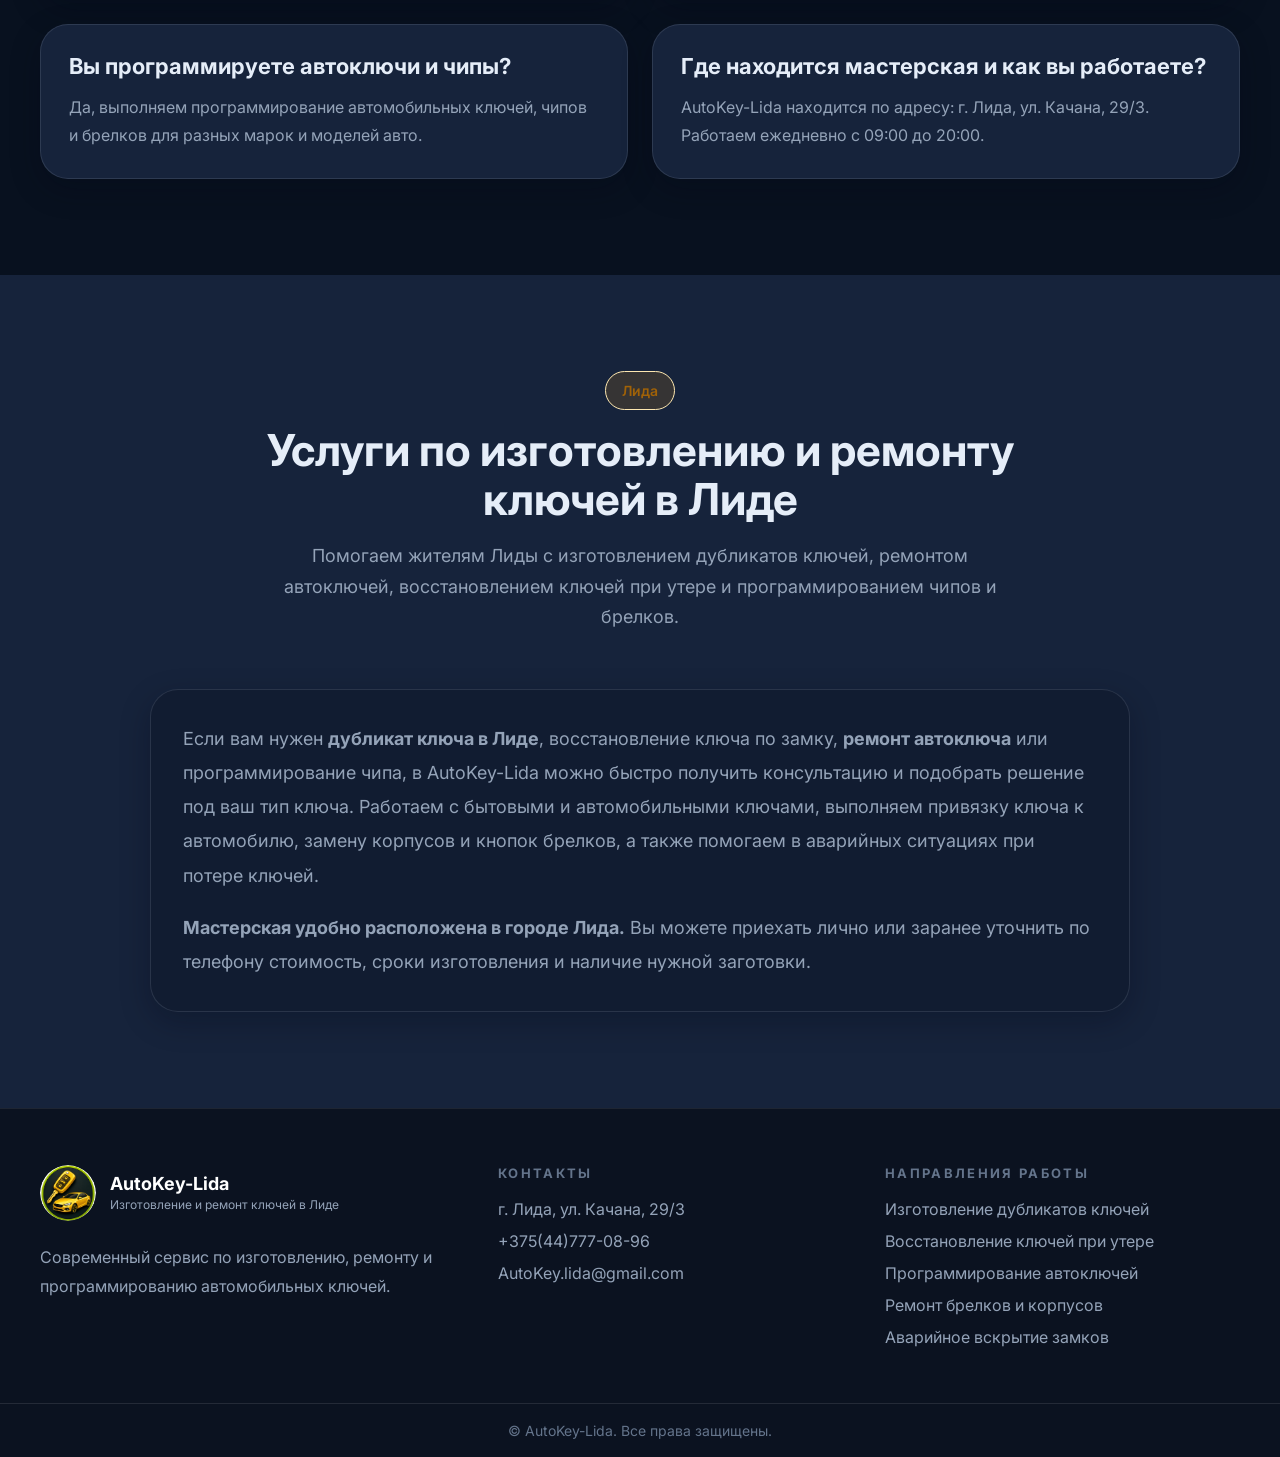
==== commit 0d56602b: "add new pages" ====
--- a/index.html
+++ b/index.html
@@ -3,11 +3,11 @@
 <head>
   <meta charset="UTF-8" />
   <meta name="viewport" content="width=device-width, initial-scale=1.0" />
-  <link rel="icon" href="/favicon/autokey-favicon-logo.png" sizes="any">
-  <link rel="icon" type="image/png" sizes="32x32" href="/favicon-32x32.png?v=2">
-  <link rel="icon" type="image/png" sizes="16x16" href="/favicon-16x16.png?v=2">
-  <link rel="apple-touch-icon" sizes="180x180" href="/apple-touch-icon.png?v=2">
-  <link rel="manifest" href="/site.webmanifest">
+  <link rel="icon" href="favicon/autokey-favicon-logo.png" sizes="any">
+  <link rel="icon" type="image/png" sizes="32x32" href="favicon-32x32.png?v=2">
+  <link rel="icon" type="image/png" sizes="16x16" href="favicon-16x16.png?v=2">
+  <link rel="apple-touch-icon" sizes="180x180" href="apple-touch-icon.png?v=2">
+  <link rel="manifest" href="site.webmanifest">
   <title>Изготовление и ремонт ключей в Лиде | Автоключи, чипы, брелки — AutoKey-Lida</title>
   <meta
     name="description"
@@ -90,7 +90,7 @@
             },
             {
               "@type": "Question",
-              "name": "Можно ли восстановить ключ при утере оригинала?",
+              "name": "Можно ли восстановить Утеря ключа? оригинала?",
               "acceptedAnswer": {
                 "@type": "Answer",
                 "text": "Да, в AutoKey-Lida можно восстановить ключ по замку или личинке даже при отсутствии оригинала."
@@ -123,7 +123,7 @@
     <div class="container header__inner">
       <a href="#top" class="logo" aria-label="AutoKey-Lida">
         <span class="logo__icon">
-          <img src="/favicon/logo.png" alt="Логотип AutoKey-Lida" width="56" height="56">
+          <img src="favicon/logo.png" alt="Логотип AutoKey-Lida" width="56" height="56">
         </span>
         <span class="logo__text">
           <strong>AutoKey-Lida</strong>
@@ -133,6 +133,8 @@
 
       <nav class="nav" id="nav">
         <a href="#services">Услуги</a>
+        <a href="lost-key-recovery.html">Утеря ключа?</a>
+        <a href="car-key-programming.html">Автоключи</a>
         <a href="#advantages">Преимущества</a>
         <a href="#contacts">Контакты</a>
         <a href="#faq">FAQ</a>
@@ -160,6 +162,8 @@
     <div class="mobile-menu" id="mobileMenu">
       <div class="container mobile-menu__inner">
         <a href="#services">Услуги</a>
+        <a href="lost-key-recovery.html">Утеря ключа?</a>
+        <a href="car-key-programming.html">Автоключи</a>
         <a href="#advantages">Преимущества</a>
         <a href="#contacts">Контакты</a>
         <a href="#faq">FAQ</a>
@@ -176,7 +180,7 @@
       <div class="container hero__grid">
         <div class="hero__content reveal">
           <div class="hero__badge">
-            <img src="/favicon/logo.png" alt="Логотип AutoKey-Lida" width="20" height="20">
+            <img src="favicon/logo.png" alt="Логотип AutoKey-Lida" width="20" height="20">
             <span>Изготовление и ремонт ключей в Лиде</span>
           </div>
 
@@ -203,7 +207,7 @@
           <div class="hero-card__main">
             <div class="hero-card__top">
               <div class="hero-card__icon">
-                <img src="/favicon/logo.png" alt="Логотип AutoKey-Lida" width="72" height="72">
+                <img src="favicon/logo.png" alt="Логотип AutoKey-Lida" width="72" height="72">
               </div>
               <span>AutoKey-Lida</span>
             </div>
@@ -250,13 +254,16 @@
           </article>
 
           <article class="card reveal">
-            <div class="card__icon">
+            <div class="card__icon" >
               <svg viewBox="0 0 24 24" aria-hidden="true">
                 <path d="M10 14a4 4 0 1 1 2.83-6.83l7.5 7.5-1.41 1.41-1.09-1.08-1.41 1.41L18 18.83l-1.41 1.41-2.42-2.42A4 4 0 0 1 10 14Zm0-2.2A1.8 1.8 0 1 0 8.2 10 1.8 1.8 0 0 0 10 11.8Z"/>
               </svg>
             </div>
-            <h3>Восстановление по замку</h3>
-            <p>Сделаем новый ключ даже при утере оригинала — по замку или личинке.</p>
+            <a href="lost-key-recovery.html">
+              <h3>Восстановление по замку</h3>
+              <p>Сделаем новый ключ даже при утере оригинала — по замку или личинке.</p>
+              <span class="card__link" >Подробнее...</span>
+            </a>
           </article>
 
           <article class="card reveal">
@@ -267,9 +274,12 @@
                 <circle cx="15.5" cy="14.5" r="1.2"/>
               </svg>
             </div>
-            <h3>Добавление ключа в авто</h3>
-            <p>Программирование, чипование и привязка автомобильного ключа к машине.</p>
-          </article>
+            <a href="car-key-programming.html">
+              <h3>Добавление ключа в авто</h3>
+              <p>Программирование, чипование и привязка автомобильного ключа к машине.</p>
+              <span class="card__link">Подробнее...</span>
+            </a>
+            </article>
 
           <article class="card reveal">
             <div class="card__icon">
@@ -318,7 +328,7 @@
           <article class="feature-card reveal">
             <div class="feature-card__icon">⚡</div>
             <h3>Быстрое обслуживание</h3>
-            <p>Большинство простых заказов выполняем всего за несколько минут.</p>
+            <p>Большинство простых заказов выполняем всего за пять минут.</p>
           </article>
 
           <article class="feature-card reveal">
@@ -437,12 +447,12 @@
 
           <article class="faq-card reveal">
             <h3>Можно ли сделать ключ без оригинала?</h3>
-            <p>Да, восстанавливаем ключи по замку или личинке. Это актуально при полной утере ключей от квартиры, дома, гаража или автомобиля.</p>
+            <p>Да, восстанавливаем ключи по замку зажигания или личинке двери. Это актуально при полной утере ключей от автомобиля или после замены личинок.</p>
           </article>
 
           <article class="faq-card reveal">
             <h3>Вы программируете автоключи и чипы?</h3>
-            <p>Да, выполняем программирование, чипование и привязку автомобильных ключей, чипов и брелков для разных марок и моделей авто.</p>
+            <p>Да, выполняем программирование автомобильных ключей, чипов и брелков для разных марок и моделей авто.</p>
           </article>
 
           <article class="faq-card reveal">
@@ -474,7 +484,7 @@
       <div>
         <div class="logo logo--footer">
           <span class="logo__icon">
-            <img src="/favicon/logo.png" alt="Логотип AutoKey-Lida" width="56" height="56">
+            <img src="favicon/logo.png" alt="Логотип AutoKey-Lida" width="56" height="56">
           </span>
           <span class="logo__text">
             <strong>AutoKey-Lida</strong>
@@ -499,8 +509,8 @@
         <p class="footer__title">Направления работы</p>
         <div class="footer__links">
           <span>Изготовление дубликатов ключей</span>
-          <span>Восстановление ключей по замку</span>
-          <span>Программирование автоключей</span>
+          <a href="lost-key-recovery.html">Восстановление ключей при утере</a>
+          <a href="car-key-programming.html">Программирование автоключей</a>
           <span>Ремонт брелков и корпусов</span>
           <span>Аварийное вскрытие замков</span>
         </div>
@@ -514,4 +524,4 @@
 
   <script src="script.js"></script>
 </body>
-</html>+</html>
--- a/styles.css
+++ b/styles.css
@@ -1321,3 +1321,208 @@
 html[data-theme="light"] .mobile-menu__phone {
   background: var(--dark);
 }
+
+/* SEO landing pages */
+.nav a[aria-current="page"] {
+  color: var(--text);
+  font-weight: 800;
+}
+
+.page-hero {
+  overflow: hidden;
+  padding-top: 52px;
+}
+
+.page-hero__grid {
+  display: grid;
+  grid-template-columns: 1.08fr 0.92fr;
+  gap: 44px;
+  align-items: center;
+}
+
+.breadcrumbs {
+  display: flex;
+  flex-wrap: wrap;
+  align-items: center;
+  gap: 10px;
+  margin-bottom: 18px;
+  color: var(--muted);
+  font-size: 14px;
+  font-weight: 600;
+}
+
+.breadcrumbs a {
+  color: var(--accent);
+}
+
+.breadcrumbs a:hover {
+  color: var(--accent-2);
+}
+
+.page-hero h1 {
+  margin: 22px 0 0;
+  max-width: 780px;
+  font-size: clamp(40px, 5.5vw, 64px);
+  line-height: 1;
+  letter-spacing: -0.03em;
+}
+
+.service-summary {
+  padding: 32px;
+  border: 1px solid var(--line);
+  border-radius: 32px;
+  background: var(--panel);
+  box-shadow: var(--shadow-lg);
+}
+
+.service-summary h2 {
+  margin: 0;
+  font-size: 30px;
+}
+
+.service-summary ul {
+  display: grid;
+  gap: 14px;
+  margin: 24px 0 0;
+  padding: 0;
+  list-style: none;
+}
+
+.service-summary li {
+  position: relative;
+  padding-left: 30px;
+  color: var(--muted);
+  line-height: 1.7;
+}
+
+.service-summary li::before {
+  content: "✓";
+  position: absolute;
+  left: 0;
+  top: 0;
+  color: var(--accent);
+  font-weight: 900;
+}
+
+.page-content {
+  display: grid;
+  gap: 32px;
+}
+
+.content-card,
+.cta-card,
+.step-card {
+  border: 1px solid var(--line);
+  border-radius: 28px;
+  background: var(--surface);
+  box-shadow: var(--shadow-sm);
+}
+
+.content-card {
+  padding: 34px;
+}
+
+.content-card h2,
+.cta-card h2,
+.step-card h3 {
+  margin: 0;
+}
+
+.content-card h2,
+.cta-card h2 {
+  font-size: clamp(30px, 4vw, 42px);
+  line-height: 1.15;
+}
+
+.content-card p,
+.cta-card p,
+.step-card p {
+  color: var(--muted);
+  line-height: 1.9;
+}
+
+.content-card p {
+  margin: 18px 0 0;
+  font-size: 18px;
+}
+
+.steps-grid {
+  display: grid;
+  grid-template-columns: repeat(4, minmax(0, 1fr));
+  gap: 20px;
+}
+
+.step-card {
+  padding: 26px;
+}
+
+.step-card span {
+  display: inline-flex;
+  align-items: center;
+  justify-content: center;
+  width: 44px;
+  height: 44px;
+  margin-bottom: 20px;
+  border-radius: 16px;
+  background: var(--accent-soft);
+  color: #b45309;
+  font-weight: 900;
+}
+
+.step-card h3 {
+  font-size: 22px;
+}
+
+.step-card p {
+  margin: 12px 0 0;
+}
+
+.cta-card {
+  padding: 42px;
+  text-align: center;
+}
+
+.cta-card p {
+  max-width: 720px;
+  margin: 16px auto 26px;
+  font-size: 18px;
+}
+
+.card__link {
+  display: inline-flex;
+  margin-top: 20px;
+  color: var(--accent);
+  font-weight: 800;
+}
+
+.card__link:hover {
+  color: var(--accent-2);
+}
+
+@media (max-width: 1100px) {
+  .page-hero__grid,
+  .steps-grid {
+    grid-template-columns: 1fr 1fr;
+  }
+}
+
+@media (max-width: 860px) {
+  .page-hero__grid,
+  .steps-grid {
+    grid-template-columns: 1fr;
+  }
+}
+
+@media (max-width: 640px) {
+  .content-card,
+  .service-summary,
+  .cta-card,
+  .step-card {
+    padding: 22px;
+  }
+
+  .content-card p,
+  .cta-card p {
+    font-size: 16px;
+  }
+}
